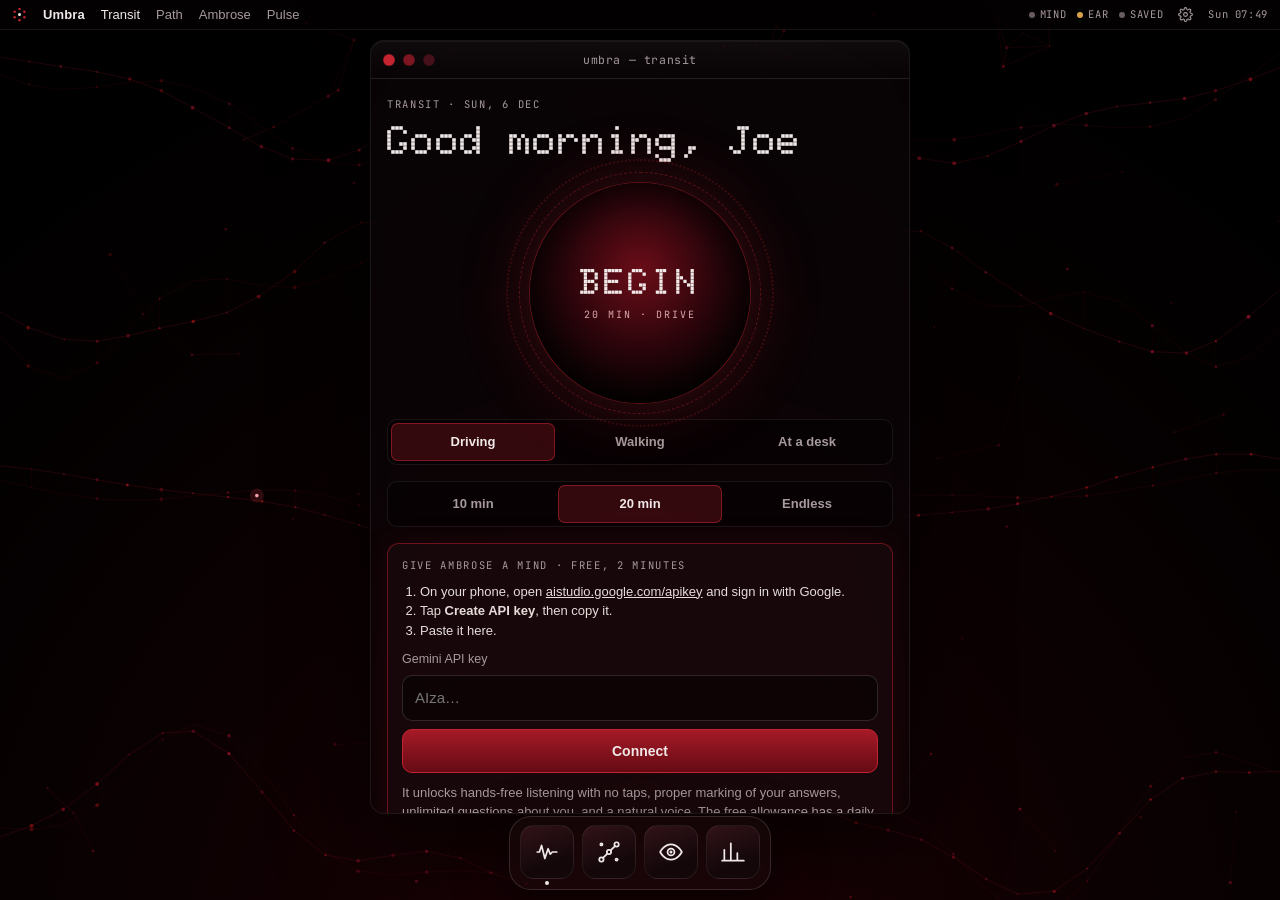
==== index.html @ 15fb46b0 "Fall back to Flash-Lite when the free allowance runs out; show requests used today Co-Authored-By: C" ====
<!DOCTYPE html>
<html lang="en-GB">
<head>
<meta charset="utf-8">
<meta name="viewport" content="width=device-width, initial-scale=1, viewport-fit=cover">
<meta name="theme-color" content="#000000">
<title>Umbra</title>
<link rel="manifest" href="manifest.webmanifest">
<link rel="apple-touch-icon" href="icon-180.png">
<link rel="icon" href="icon-512.png">
<meta name="apple-mobile-web-app-capable" content="yes">
<meta name="mobile-web-app-capable" content="yes">
<meta name="apple-mobile-web-app-status-bar-style" content="black-translucent">
<meta name="apple-mobile-web-app-title" content="Umbra">
<link rel="preconnect" href="https://fonts.googleapis.com">
<link rel="preconnect" href="https://fonts.gstatic.com" crossorigin>
<link href="https://fonts.googleapis.com/css2?family=Doto:wght@500;700;900&family=JetBrains+Mono:wght@400;500;700&display=swap" rel="stylesheet">
<style>
:root{
  --void:#000000;
  --glass:rgba(12,6,8,.64);
  --glass-2:rgba(32,12,16,.55);
  --line:rgba(255,232,232,.08);
  --line-2:rgba(255,232,232,.15);
  --blood:#7a0e18;
  --ember:#c42330;
  --wine:#2c060b;
  --bone:#efe8e7;
  --ash:#a69a9c;
  --dim:#685c5f;
  --ok:#6fb393;
  --warn:#d8a24c;
  --f-dot:"Doto","JetBrains Mono",ui-monospace,monospace;
  --f-mono:"JetBrains Mono",ui-monospace,SFMono-Regular,Menlo,monospace;
  --f-body:-apple-system,BlinkMacSystemFont,"SF Pro Text","Helvetica Neue",Helvetica,Arial,sans-serif;
  color-scheme:dark;
  /* layout: one floating macOS-style glass window over a living field of dark-red dots; the dock is the navigation */
}
*{box-sizing:border-box;-webkit-tap-highlight-color:transparent}
html,body{height:100%;margin:0;background:var(--void);color:var(--bone);font-family:var(--f-body);font-size:15px;line-height:1.5;overflow:hidden;-webkit-font-smoothing:antialiased}
button{font-family:inherit;color:inherit;cursor:pointer}
a{color:inherit}
button:focus-visible,a:focus-visible,textarea:focus-visible,input:focus-visible,select:focus-visible,[tabindex]:focus-visible{outline:2px solid var(--ember);outline-offset:2px}
#field{position:fixed;inset:0;width:100%;height:100%;display:block;z-index:0}
.app{position:relative;z-index:1;height:100%;display:flex;flex-direction:column;padding-top:env(safe-area-inset-top)}

/* menu bar */
.menubar{flex:none;height:30px;display:flex;align-items:center;gap:16px;padding:0 max(12px,env(safe-area-inset-left));background:rgba(6,3,4,.6);backdrop-filter:blur(20px) saturate(150%);-webkit-backdrop-filter:blur(20px) saturate(150%);border-bottom:1px solid var(--line);font-size:13px;white-space:nowrap}
.sigil{width:15px;height:15px;display:block}
.brand{font-weight:700;letter-spacing:.01em}
.mi{color:var(--ash);border:0;background:none;padding:0;font-size:13px}
.mi.on{color:var(--bone)}
.mb-right{margin-left:auto;display:flex;align-items:center;gap:11px;font-family:var(--f-mono);font-size:10.5px;color:var(--ash);letter-spacing:.06em}
.st{display:flex;align-items:center;gap:5px}
.sdot{width:6px;height:6px;border-radius:50%;background:var(--dim);display:block}
.sdot.on{background:var(--ember);box-shadow:0 0 8px rgba(196,35,48,.9)}
.sdot.half{background:var(--warn)}
.gear{border:0;background:none;padding:4px;display:grid;place-items:center;color:var(--ash)}
.gear svg{width:15px;height:15px}
@media (max-width:460px){.mi{display:none}.mi.on{display:inline}}

/* window */
.stage{flex:1;min-height:0;display:flex;justify-content:center;padding:10px 10px calc(86px + env(safe-area-inset-bottom))}
.window{width:100%;max-width:540px;display:flex;flex-direction:column;background:var(--glass);border:1px solid var(--line);border-radius:14px;backdrop-filter:blur(26px) saturate(150%);-webkit-backdrop-filter:blur(26px) saturate(150%);box-shadow:0 30px 90px rgba(0,0,0,.65),inset 0 1px 0 rgba(255,255,255,.05);overflow:hidden}
.titlebar{flex:none;height:38px;display:flex;align-items:center;padding:0 12px;border-bottom:1px solid var(--line);position:relative;background:linear-gradient(180deg,rgba(255,255,255,.03),transparent)}
.lights{display:flex;gap:8px;position:relative;z-index:1}
.lights i{width:12px;height:12px;border-radius:50%;display:block;box-shadow:inset 0 0 0 .5px rgba(0,0,0,.4)}
.lights i:nth-child(1){background:#c42330}
.lights i:nth-child(2){background:#7d1620}
.lights i:nth-child(3){background:#45101a}
.lights i[role=button]{cursor:pointer}
.ttl{position:absolute;left:0;right:0;text-align:center;font-family:var(--f-mono);font-size:11.5px;color:var(--ash);letter-spacing:.05em;pointer-events:none}
.view{flex:1;min-height:0;overflow-y:auto;-webkit-overflow-scrolling:touch;padding:18px 16px 30px;overscroll-behavior:contain}
.view > * + *{margin-top:16px}

/* dock */
.dock{position:fixed;left:50%;transform:translateX(-50%);bottom:calc(10px + env(safe-area-inset-bottom));z-index:6;display:flex;gap:8px;padding:8px 10px 10px;background:rgba(24,10,13,.5);border:1px solid var(--line-2);border-radius:22px;backdrop-filter:blur(26px) saturate(160%);-webkit-backdrop-filter:blur(26px) saturate(160%);box-shadow:0 18px 50px rgba(0,0,0,.6)}
.dock button{width:54px;height:54px;border-radius:14px;border:1px solid rgba(255,255,255,.07);background:linear-gradient(160deg,#311318 0%,#13070a 70%);display:grid;place-items:center;position:relative;transition:transform .22s cubic-bezier(.3,1.7,.5,1)}
.dock button:active{transform:translateY(-9px) scale(1.14)}
.dock button.on::after{content:"";position:absolute;bottom:-7px;left:50%;width:4px;height:4px;margin-left:-2px;border-radius:50%;background:var(--bone)}
.dock svg{width:26px;height:26px;fill:none;stroke:var(--bone);stroke-width:1.6;stroke-linecap:round;stroke-linejoin:round}
.dock .lbl{position:absolute;bottom:-1px;font-size:0}
.bounce{animation:bounce 1s cubic-bezier(.3,0,.3,1) 2}
@keyframes bounce{0%,100%{transform:none}30%{transform:translateY(-16px)}55%{transform:none}75%{transform:translateY(-6px)}}

/* type */
.eyebrow{font-family:var(--f-mono);font-size:10.5px;letter-spacing:.16em;text-transform:uppercase;color:var(--ash);margin:0}
.dot-h{font-family:var(--f-dot);font-weight:900;letter-spacing:.01em;line-height:1.05;margin:0;text-wrap:balance}
h1.dot-h{font-size:clamp(30px,9vw,40px)}
h2.dot-h{font-size:24px}
h3{font-size:16px;margin:0;font-weight:650;text-wrap:balance}
p{margin:0}
.muted{color:var(--ash)}
.small{font-size:13px}
.mono{font-family:var(--f-mono)}
.num{font-variant-numeric:tabular-nums}
.stack > * + *{margin-top:10px}
.row{display:flex;gap:10px;align-items:center}
.row.wrap{flex-wrap:wrap}
.grow{flex:1;min-width:0}

/* surfaces */
.card{background:var(--glass-2);border:1px solid var(--line);border-radius:12px;padding:14px}
.card.hot{border-color:rgba(196,35,48,.5);box-shadow:0 0 30px rgba(196,35,48,.1)}
.btn{appearance:none;border:1px solid var(--line-2);background:rgba(255,255,255,.05);color:var(--bone);border-radius:10px;padding:10px 14px;font:600 14px var(--f-body);min-height:44px;display:inline-flex;align-items:center;justify-content:center;gap:8px;text-decoration:none}
.btn.red{background:linear-gradient(180deg,#a61a27,#650b14);border-color:#c42330}
.btn.ghost{background:transparent}
.btn.sm{min-height:34px;padding:6px 11px;font-size:13px;border-radius:8px}
.btn[disabled]{opacity:.45}
.btn.full{width:100%}
.seg{display:flex;background:rgba(0,0,0,.4);border:1px solid var(--line);border-radius:10px;padding:3px;gap:3px}
.seg button{flex:1;border:0;background:transparent;color:var(--ash);font:600 13px var(--f-body);padding:8px 4px;border-radius:7px;min-height:38px}
.seg button.on{background:rgba(196,35,48,.24);color:var(--bone);box-shadow:inset 0 0 0 1px rgba(196,35,48,.55)}
.chips{display:flex;gap:6px;overflow-x:auto;padding-bottom:2px;scrollbar-width:none}
.chips::-webkit-scrollbar{display:none}
.chip{flex:none;border:1px solid var(--line-2);background:rgba(255,255,255,.03);color:var(--ash);border-radius:999px;padding:7px 13px;font:600 12.5px var(--f-body);min-height:34px}
.chip.on{color:var(--bone);border-color:rgba(196,35,48,.7);background:rgba(196,35,48,.18)}
.pill{display:inline-block;font-family:var(--f-mono);font-size:10px;letter-spacing:.1em;text-transform:uppercase;padding:3px 7px;border-radius:5px;border:1px solid var(--line-2);color:var(--ash)}
.pill.red{border-color:rgba(196,35,48,.6);color:#f0a2a8}
.pill.ok{border-color:rgba(111,179,147,.5);color:var(--ok)}
.toggle{display:flex;align-items:center;justify-content:space-between;gap:12px;padding:6px 0}
.sw{width:46px;height:28px;border-radius:999px;border:1px solid var(--line-2);background:rgba(0,0,0,.4);position:relative;flex:none}
.sw::after{content:"";position:absolute;top:3px;left:3px;width:20px;height:20px;border-radius:50%;background:var(--dim);transition:transform .2s}
.sw[aria-checked=true]{background:rgba(196,35,48,.35);border-color:rgba(196,35,48,.7)}
.sw[aria-checked=true]::after{transform:translateX(18px);background:var(--bone)}
textarea,input[type=text],select{width:100%;background:rgba(0,0,0,.45);border:1px solid var(--line-2);color:var(--bone);border-radius:10px;padding:11px 12px;font:15px/1.45 var(--f-body)}
textarea{min-height:84px;resize:vertical}
input[type=range]{width:100%;accent-color:var(--ember)}
label.lab{display:block;font-size:12.5px;color:var(--ash);margin-bottom:6px}
hr.sep{border:0;border-top:1px solid var(--line);margin:4px 0}
.list{display:flex;flex-direction:column;gap:8px}
.kv{display:flex;justify-content:space-between;gap:10px;font-size:13.5px;padding:7px 0;border-bottom:1px solid var(--line)}
.kv:last-child{border-bottom:0}

/* transit */
.orb{position:relative;display:grid;place-items:center;width:min(60vw,220px);aspect-ratio:1;margin:22px auto 10px;border-radius:50%;border:0;color:var(--bone);background:radial-gradient(circle at 50% 40%,#6a0d18 0%,#2a050b 46%,#0a0203 74%);box-shadow:0 0 0 1px rgba(196,35,48,.4),0 0 70px rgba(196,35,48,.28),inset 0 0 50px rgba(0,0,0,.85)}
.orb::before,.orb::after{content:"";position:absolute;inset:-11px;border-radius:50%;border:1px dashed rgba(196,35,48,.4);animation:spin 46s linear infinite;pointer-events:none}
.orb::after{inset:-24px;border-style:dotted;border-width:2px;border-color:rgba(196,35,48,.22);animation-duration:80s;animation-direction:reverse}
.orb:active{transform:scale(.97)}
.orb .o-l{font-family:var(--f-dot);font-weight:900;font-size:36px;letter-spacing:.06em;line-height:1}
.orb .o-s{display:block;font-family:var(--f-mono);font-size:10px;letter-spacing:.2em;color:#d9a7ab;margin-top:8px}
@keyframes spin{to{transform:rotate(360deg)}}
.next-list{display:flex;flex-direction:column;gap:2px}
.next-list .kv b{font-weight:600}

/* path */
.track{font-family:var(--f-mono);font-size:10.5px;letter-spacing:.18em;color:var(--ember);text-transform:uppercase;margin:22px 0 8px}
.mod{display:grid;grid-template-columns:46px 1fr 42px;gap:12px;align-items:center;width:100%;padding:12px;border-radius:12px;border:1px solid var(--line);background:rgba(255,255,255,.025);text-align:left}
.mod + .mod{margin-top:8px}
.mod .n{font-family:var(--f-dot);font-weight:900;font-size:28px;color:var(--ember);line-height:1}
.mod .t{font-weight:650;font-size:15px;display:block}
.mod .s{display:block;font-size:12.5px;color:var(--ash);line-height:1.35;margin-top:2px}
.mod.next{border-color:rgba(196,35,48,.6);box-shadow:0 0 26px rgba(196,35,48,.14)}
.ring{width:40px;height:40px;display:block}
.ring .bg{stroke:rgba(255,255,255,.08)}
.ring .fg{stroke:var(--ember);stroke-linecap:round;transition:stroke-dashoffset .6s}
.ring text{font:700 10px var(--f-mono);fill:var(--bone)}
.script{font-size:15.5px;line-height:1.62;color:#e6dcdb}
.script p + p{margin-top:12px}
.concept{display:grid;grid-template-columns:auto 1fr;gap:4px 10px;font-size:14px}
.concept dt{font-weight:650;color:var(--bone)}
.concept dd{margin:0;color:var(--ash)}
.vid{display:grid;grid-template-columns:28px 1fr auto;gap:10px;align-items:center;padding:11px 12px;border-radius:10px;border:1px solid var(--line);background:rgba(0,0,0,.25);text-decoration:none}
.vid + .vid{margin-top:6px}
.vid .vn{font-family:var(--f-dot);font-weight:900;font-size:18px;color:var(--ember)}
.vid .vt{font-size:14px;font-weight:600;line-height:1.3;display:block}
.vid .vw{font-size:12px;color:var(--ash);display:block}
.vid.seen{opacity:.6}
.bar{height:5px;border-radius:3px;background:rgba(255,255,255,.07);overflow:hidden}
.bar i{display:block;height:100%;background:linear-gradient(90deg,#6d0c15,var(--ember));border-radius:3px}

/* ambrose */
.presence{display:flex;gap:14px;align-items:center}
.eye{width:58px;height:58px;flex:none;border-radius:50%;background:radial-gradient(circle at 50% 50%,#000 0 18%,#7a0e18 19% 34%,#1a0407 35% 70%,#000 71%);box-shadow:0 0 0 1px rgba(196,35,48,.45),0 0 30px rgba(196,35,48,.3)}
.eye.talking{animation:pulse 1.2s ease-in-out infinite}
@keyframes pulse{50%{box-shadow:0 0 0 1px rgba(196,35,48,.8),0 0 46px rgba(196,35,48,.6)}}
.chat{display:flex;flex-direction:column;gap:8px}
.msg{max-width:88%;padding:10px 12px;border-radius:12px;font-size:14.5px;line-height:1.5;white-space:pre-wrap}
.msg.me{align-self:flex-end;background:rgba(196,35,48,.2);border:1px solid rgba(196,35,48,.35)}
.msg.amb{align-self:flex-start;background:rgba(255,255,255,.045);border:1px solid var(--line)}
.q-big{font-size:19px;line-height:1.4;font-weight:600;text-wrap:balance}
.fact{display:flex;gap:10px;align-items:flex-start;padding:9px 0;border-bottom:1px solid var(--line);font-size:14px}
.fact:last-child{border-bottom:0}
.fact .x{margin-left:auto;border:0;background:none;color:var(--dim);font-size:18px;line-height:1;padding:2px 4px;min-width:28px;min-height:28px}
.hyp{padding:11px 0;border-bottom:1px solid var(--line)}
.hyp:last-child{border-bottom:0}

/* pulse */
.big-num{font-family:var(--f-dot);font-weight:900;font-size:76px;line-height:.9;color:var(--bone);font-variant-numeric:tabular-nums}
.tiles{display:grid;grid-template-columns:1fr 1fr;gap:8px}
.tile{padding:12px;border-radius:12px;border:1px solid var(--line);background:rgba(255,255,255,.025)}
.tile .v{font-family:var(--f-dot);font-weight:900;font-size:30px;line-height:1;font-variant-numeric:tabular-nums}
.tile .l{font-size:12px;color:var(--ash);margin-top:6px}
.hbar{display:grid;grid-template-columns:86px 1fr 44px;gap:10px;align-items:center;font-size:13px;padding:5px 0}
.hbar .bar{height:8px}
.chart{width:100%;height:auto;display:block}
.chart text{font:10px var(--f-mono);fill:var(--ash)}

/* now playing */
.np{position:fixed;inset:0;z-index:30;display:flex;flex-direction:column;gap:12px;background:rgba(0,0,0,.3);padding:calc(16px + env(safe-area-inset-top)) max(18px,env(safe-area-inset-left)) calc(16px + env(safe-area-inset-bottom))}
.np[hidden]{display:none}
.np.drive{background:rgba(0,0,0,.55)}
body.np-open .app,body.np-open .dock{visibility:hidden}
.np-top{display:flex;align-items:center;gap:10px}
.np-title{font-size:13px;color:var(--ash);flex:1;min-width:0;overflow:hidden;text-overflow:ellipsis;white-space:nowrap}
.np-time{font-family:var(--f-mono);font-size:12px;color:var(--ash)}
.np-tap{flex:1;min-height:0;display:flex;flex-direction:column;justify-content:center;gap:16px;border-radius:18px;overflow:auto}
.np-cap{font-size:clamp(22px,6.6vw,34px);line-height:1.3;font-weight:620;text-wrap:balance;max-width:24ch}
.np-heard{font-size:17px;color:#f0a2a8;font-style:italic;min-height:1em}
.np-prompt{font-family:var(--f-mono);font-size:12px;letter-spacing:.16em;text-transform:uppercase;color:var(--ember);min-height:1em}
.np-prompt.live{animation:pulse-t 1.1s ease-in-out infinite}
@keyframes pulse-t{50%{opacity:.35}}
.np-grade{display:grid;grid-template-columns:1fr 1fr;gap:10px}
.np-grade[hidden]{display:none}
.np-grade button{height:78px;border-radius:18px;font:700 18px var(--f-body);border:1px solid var(--line-2);background:rgba(255,255,255,.05)}
.np-grade button[data-g="1"]{background:linear-gradient(180deg,#a61a27,#650b14);border-color:#c42330}
.np-ctl{display:grid;grid-template-columns:repeat(4,1fr);gap:10px}
.np-ctl button{height:66px;border-radius:18px;border:1px solid var(--line-2);background:rgba(20,8,10,.6);display:grid;place-items:center}
.np-ctl button.main{background:linear-gradient(180deg,#a61a27,#650b14);border-color:#c42330}
.np-ctl svg{width:26px;height:26px;fill:none;stroke:var(--bone);stroke-width:1.8;stroke-linecap:round;stroke-linejoin:round}
.np-prog{height:3px;background:rgba(255,255,255,.08);border-radius:2px;overflow:hidden}
.np-prog i{display:block;height:100%;background:var(--ember);width:0;transition:width .4s}

/* sheet, toast, modal */
.sheet-wrap{position:fixed;inset:0;z-index:25;display:flex;justify-content:center;align-items:stretch;background:rgba(0,0,0,.55);padding:calc(38px + env(safe-area-inset-top)) 8px calc(8px + env(safe-area-inset-bottom))}
.sheet-wrap[hidden]{display:none}
.sheet{max-width:560px;animation:rise .28s cubic-bezier(.2,.9,.3,1)}
@keyframes rise{from{transform:translateY(30px);opacity:0}}
.toast{position:fixed;z-index:40;top:calc(38px + env(safe-area-inset-top));right:10px;width:min(340px,calc(100% - 20px));padding:11px 13px;border-radius:13px;background:rgba(28,12,15,.85);border:1px solid var(--line-2);backdrop-filter:blur(24px);-webkit-backdrop-filter:blur(24px);box-shadow:0 14px 40px rgba(0,0,0,.6);font-size:13.5px;animation:rise .25s}
.toast[hidden]{display:none}
.toast b{display:block;font-size:12px;letter-spacing:.04em;margin-bottom:2px}
.copybox{font:12px/1.4 var(--f-mono);min-height:160px}
@media (prefers-reduced-motion:reduce){*,*::before,*::after{animation:none!important;transition:none!important}}
</style>
</head>
<body>
<canvas id="field" aria-hidden="true"></canvas>
<div class="app">
  <header class="menubar">
    <svg class="sigil" viewBox="0 0 16 16" aria-hidden="true"><g fill="#c42330"><circle cx="8" cy="2" r="1.3"/><circle cx="13.2" cy="5" r="1.3"/><circle cx="13.2" cy="11" r="1.3"/><circle cx="8" cy="14" r="1.3"/><circle cx="2.8" cy="11" r="1.3"/><circle cx="2.8" cy="5" r="1.3"/><circle cx="8" cy="8" r="1.6" fill="#efe8e7"/></g></svg>
    <b class="brand">Umbra</b>
    <button class="mi" data-go="transit">Transit</button>
    <button class="mi" data-go="path">Path</button>
    <button class="mi" data-go="ambrose">Ambrose</button>
    <button class="mi" data-go="pulse">Pulse</button>
    <span class="mb-right">
      <span class="st" title="Ambrose's mind (Gemini)"><i class="sdot" id="d-link"></i>MIND</span>
      <span class="st" title="Can Ambrose hear you?"><i class="sdot" id="d-ear"></i>EAR</span>
      <span class="st" title="Brain backed up this week"><i class="sdot" id="d-sync"></i>SAVED</span>
      <button class="gear" data-act="settings" aria-label="Settings"><svg viewBox="0 0 24 24" fill="none" stroke="currentColor" stroke-width="1.8"><circle cx="12" cy="12" r="3"/><path d="M19.4 15a1.7 1.7 0 0 0 .3 1.8l.1.1a2 2 0 1 1-2.8 2.8l-.1-.1a1.7 1.7 0 0 0-1.8-.3 1.7 1.7 0 0 0-1 1.5V21a2 2 0 1 1-4 0v-.1a1.7 1.7 0 0 0-1.1-1.5 1.7 1.7 0 0 0-1.8.3l-.1.1a2 2 0 1 1-2.8-2.8l.1-.1a1.7 1.7 0 0 0 .3-1.8 1.7 1.7 0 0 0-1.5-1H3a2 2 0 1 1 0-4h.1a1.7 1.7 0 0 0 1.5-1.1 1.7 1.7 0 0 0-.3-1.8l-.1-.1a2 2 0 1 1 2.8-2.8l.1.1a1.7 1.7 0 0 0 1.8.3H9a1.7 1.7 0 0 0 1-1.5V3a2 2 0 1 1 4 0v.1a1.7 1.7 0 0 0 1 1.5 1.7 1.7 0 0 0 1.8-.3l.1-.1a2 2 0 1 1 2.8 2.8l-.1.1a1.7 1.7 0 0 0-.3 1.8V9a1.7 1.7 0 0 0 1.5 1H21a2 2 0 1 1 0 4h-.1a1.7 1.7 0 0 0-1.5 1z"/></svg></button>
      <span id="clock" class="num"></span>
    </span>
  </header>
  <div class="stage">
    <section class="window" aria-label="Umbra">
      <div class="titlebar"><div class="lights" aria-hidden="true"><i></i><i></i><i></i></div><div class="ttl" id="ttl">umbra — transit</div></div>
      <main class="view" id="view"></main>
    </section>
  </div>
</div>

<nav class="dock" id="dock" aria-label="Sections">
  <button data-go="transit" aria-label="Transit"><svg viewBox="0 0 24 24"><path d="M3 12h2l2-6 3 12 3-9 2 5 2-2h4"/></svg></button>
  <button data-go="path" aria-label="Path"><svg viewBox="0 0 24 24"><circle cx="5" cy="19" r="2"/><circle cx="12" cy="12" r="2"/><circle cx="19" cy="5" r="2"/><path d="M6.5 17.5l4-4M13.5 10.5l4-4"/><circle cx="5" cy="5" r="1" /><circle cx="19" cy="19" r="1"/></svg></button>
  <button data-go="ambrose" aria-label="Ambrose"><svg viewBox="0 0 24 24"><path d="M2 12s3.6-7 10-7 10 7 10 7-3.6 7-10 7S2 12 2 12z"/><circle cx="12" cy="12" r="3.2"/><circle cx="12" cy="12" r=".6" fill="#efe8e7"/></svg></button>
  <button data-go="pulse" aria-label="Pulse"><svg viewBox="0 0 24 24"><path d="M4 20V10M10 20V4M16 20v-7M22 20H2"/></svg></button>
</nav>

<div id="np" class="np" hidden role="dialog" aria-label="Now playing">
  <div class="np-top"><span class="pill red" id="np-kind">Lesson</span><span class="np-title" id="np-title"></span><span class="np-time" id="np-time">00:00</span></div>
  <div class="np-prog"><i id="np-bar"></i></div>
  <div class="np-tap" id="np-tap" tabindex="0">
    <p class="np-cap" id="np-cap"></p>
    <p class="np-heard" id="np-heard"></p>
    <p class="np-prompt" id="np-prompt"></p>
  </div>
  <div class="np-grade" id="np-grade" hidden><button data-g="0">Missed it</button><button data-g="1">Got it</button></div>
  <div class="np-ctl">
    <button data-np="replay" aria-label="Repeat"><svg viewBox="0 0 24 24"><path d="M3 12a9 9 0 1 0 3-6.7L3 8"/><path d="M3 3v5h5"/></svg></button>
    <button data-np="pause" class="main" aria-label="Pause"><svg viewBox="0 0 24 24" id="np-pp"><path d="M8 5v14M16 5v14"/></svg></button>
    <button data-np="skip" aria-label="Skip"><svg viewBox="0 0 24 24"><path d="M5 5l9 7-9 7z"/><path d="M19 5v14"/></svg></button>
    <button data-np="end" aria-label="End session"><svg viewBox="0 0 24 24"><rect x="6" y="6" width="12" height="12" rx="1.5"/></svg></button>
  </div>
</div>

<div id="sheet" class="sheet-wrap" hidden>
  <section class="window sheet" role="dialog" aria-modal="true" aria-labelledby="sheet-ttl">
    <div class="titlebar"><div class="lights"><i role="button" tabindex="0" aria-label="Close" data-act="close-sheet"></i><i></i><i></i></div><div class="ttl" id="sheet-ttl"></div></div>
    <div class="view" id="sheet-body"></div>
  </section>
</div>
<div id="toast" class="toast" hidden role="status" aria-live="polite"></div>
<script>
'use strict';
/* ================= CURRICULUM ================= */
const TRACKS={READ:'Read them',MOVE:'Move them',DEEP:'Beneath the surface',DARK:'The dark side'};
const DOMS=[['mind','Mind'],['read','Read'],['persuade','Persuade'],['deal','Deal'],['dark','Dark'],['power','Power']];
const MODULES=[
{id:'os',n:1,track:'READ',dom:'mind',title:'The Operating System',sum:'How the mind really decides: two systems, anchors, loss aversion.',
script:[
"Before you can read anyone, Joe, you need to know the machine you're reading. Daniel Kahneman split the mind into two systems. System One is fast, automatic and emotional. It has already decided whether it likes you before you've finished the handshake. System Two is slow, effortful and lazy. Mostly, it signs off whatever System One hands it. Almost all persuasion is aimed at System One.",
"Here's the one to remember. Anchoring. In a famous experiment, people spun a wheel rigged to stop on ten or sixty-five, then guessed what percentage of African countries were in the United Nations. The ten group guessed around twenty-five. The sixty-five group guessed around forty-five. A meaningless number moved their judgement.",
"Now add loss aversion. Losses hit roughly twice as hard as equal gains. People fight harder to avoid losing a thousand pounds than to win one. And the availability heuristic: whatever comes to mind easily feels more likely.",
"So. The first number spoken in a room shapes every number after it. The fear of losing a deal moves people more than the hope of winning one. And a vivid story beats a spreadsheet. You're not dealing with rational buyers. Neither, I'm afraid, are they."],
concepts:[['System 1 / System 2','Fast emotional autopilot versus slow, lazy reasoning that mostly rubber-stamps it.'],['Anchoring','The first number heard pulls every later estimate towards it.'],['Loss aversion','Losses feel about twice as strong as equal gains.'],['Availability','Easy-to-recall examples feel more likely and more important.']],
deal:"Put your number on the table first when you can justify it. The anchor sets the range. Frame terms around what they lose by walking away, not what they gain by signing.",
drill:"In your next negotiation, note who says the first number and how far the final figure lands from it.",
vids:[['CjVQJdIrDJ0','Thinking, Fast and Slow','Daniel Kahneman · Talks at Google','Lecture'],['HefjkqKCVpo','Anchoring','Daniel Kahneman','Short'],['wEwGBIr_RIw','12 Cognitive Biases Explained','Animated explainer','Explainer'],['NNnIGh9g6fA','Human Behavioral Biology: Introduction','Robert Sapolsky · Stanford','Deep lecture']],
find:['anchoring bias negotiation','loss aversion explained','system 1 system 2 examples'],
cards:[["In the spinning-wheel experiment, what did a random number do to people's estimates?","It anchored them. A high random number produced higher estimates and a low one produced lower estimates.",["anchor","higher|high","number"]],["Roughly how much harder do losses hit than equal gains?","About twice as hard. That's loss aversion.",["twice|two|2|double"]],["Which of Kahneman's two systems does most persuasion target, and why?","System One, the fast emotional one, because System Two is lazy and usually rubber-stamps it.",["one|1|fast","emotion|automatic|intuit"]]]},

{id:'body',n:2,track:'READ',dom:'read',title:'The Body Speaks',sum:'Navarro\'s FBI method: comfort, discomfort, feet, pacifiers, baselines.',
script:[
"Joe Navarro spent twenty-five years in the FBI reading people who were lying to him. His first rule isn't a gesture. It's comfort and discomfort. The limbic brain reacts before the thinking brain gets a vote. Freeze, flight, fight. Freeze shows as sudden stillness and held breath. Flight shows as leaning away, blocking, and turning the feet towards the door.",
"The feet are the most honest part of the body, because nobody has trained them to lie. When someone turns their feet away mid-conversation, they want to leave, whatever their face is saying.",
"Watch for pacifying. Touching the neck, rubbing the thighs, stroking the face. That's the body calming itself after stress.",
"And the golden rule. Baseline first. One crossed arm means nothing. A change from how that person normally sits, right after you say a specific thing, means a great deal. Clusters, not single signals. Changes, not poses.",
"Oh, and the claim that ninety-three percent of communication is non-verbal? It's a misreading of Albert Mehrabian's studies, which were about feelings and attitudes when words and tone clash. Don't repeat it in front of anyone clever."],
concepts:[['Comfort / discomfort','The master read. Everything else is detail.'],['Freeze, flight, fight','Limbic reactions that leak before thought catches up.'],['Feet don\'t lie','Feet point where people want to go.'],['Pacifiers','Neck, face and thigh touching to self-soothe after stress.'],['Baseline + clusters','Read changes from normal, in groups, tied to a moment.']],
deal:"At a viewing, watch the feet when you mention rent, rates or lease length. Feet swinging to the exit is an objection they haven't said yet. Label it before they leave the building.",
drill:"On your next viewing, spend the first two minutes baselining the client: stance, hands, how much they talk. Then watch what changes when the rent comes up.",
vids:[['4jwUXV4QaTw','How to Read Body Language','Joe Navarro · WIRED Tradecraft','Breakdown'],['aThjX4rsnfk','Universal Body Language','Joe Navarro · WIRED','Breakdown'],['f9SA25OukyM','Body Language Questions Answered','Joe Navarro · WIRED','Q&A'],['cef35Fk7YD8','You Are Contagious','Vanessa Van Edwards · TEDxLondon','Talk'],['zZ7cuQnXS30','"Stop Reading Body Language" (the 93% myth)','Chase Hughes','Interview']],
find:['Joe Navarro pacifying behaviors','body language baseline cluster','reading body language in sales meetings'],
cards:[["According to Navarro, which part of the body is most honest, and why?","The feet, because we rarely think to control them.",["feet|foot"]],["Why is a single gesture, like crossed arms, unreliable on its own?","You need a baseline and a cluster. Read changes from someone's normal behaviour, in groups of signals, tied to a moment.",["baseline|normal","cluster|group|several","change"]],["What is a pacifying behaviour? Give an example.","Self-soothing after stress, like touching the neck, rubbing the hands or thighs, or stroking the face.",["sooth|calm|stress","neck|rub|face|touch"]]]},

{id:'face',n:3,track:'READ',dom:'read',title:'The Face Leaks',sum:'Ekman\'s universal expressions, micro-expressions, contempt, real smiles.',
script:[
"Paul Ekman travelled to Papua New Guinea in the nineteen-sixties and found that some facial expressions look the same everywhere. Seven of them: happiness, sadness, fear, anger, surprise, disgust and contempt. When someone tries to hide one, it can leak out as a micro-expression, a flash lasting a fraction of a second before the mask comes back.",
"Two to learn first. Contempt is the only one-sided expression. One corner of the mouth tightens and lifts. It means: I'm above you, or above this. If a buyer flashes contempt at your number, the number is the problem.",
"Second, the real smile. A genuine smile, the Duchenne smile, reaches the eyes. The cheeks lift and crow's feet appear. A polite smile stays in the mouth. Navarro adds the lips. When people disagree or hold something back, the lips compress and disappear.",
"Now the honest bit. A micro-expression tells you an emotion was felt. It doesn't tell you why. Fear on a face might be fear of being caught, or fear of not being believed. Read the emotion. Then ask about it."],
concepts:[['Seven universals','Happiness, sadness, fear, anger, surprise, disgust, contempt.'],['Micro-expression','A fraction-of-a-second leak of a hidden emotion.'],['Contempt','The only one-sided expression. Superiority.'],['Duchenne smile','Real smiles reach the eyes.'],['Lip compression','Lips vanish under stress or disagreement.']],
deal:"A contempt flash when you name the asking price means they think it's overpriced. Lips compressing as you list terms means a condition they'll fight. Deal with it now, not at offer stage.",
drill:"In your next three client meetings, catch one genuine smile and one polite one. Note what you'd just said.",
vids:[['VAB9cUlGrRo','How to Read Facial Expressions','Joe Navarro · WIRED','Breakdown'],['lISfh-Ip-qA','Exploring Facial Expressions','Paul Ekman','Interview'],['EGjdMWQP8vY','What You Need to Know About Micro Expressions','Paul Ekman','Short'],['G5wpFFowPAo','The Contempt Micro Expression','Paul Ekman Group','Short']],
find:['micro expressions training examples','duchenne smile vs fake smile','contempt facial expression negotiation'],
cards:[["Which universal expression is one-sided, and what does it signal?","Contempt. One corner of the mouth tightens and lifts. It signals superiority or disdain.",["contempt","superior|disdain|above|look down"]],["How do you tell a genuine smile from a polite one?","A genuine Duchenne smile reaches the eyes: the cheeks lift and crow's feet appear.",["eye|crow|cheek|duchenne"]],["What can a micro-expression tell you, and what can't it?","It shows an emotion was felt, but not why. You still have to find the cause.",["emotion|feel","why|cause|reason"]]]},

{id:'persuade',n:4,track:'MOVE',dom:'persuade',title:'The Persuasion Code',sum:'Cialdini\'s seven levers and the moment before the ask.',
script:[
"Robert Cialdini spent years undercover in sales teams, fundraisers and car showrooms, and boiled down what worked. Reciprocity: give first, and people feel they owe you. Scarcity: people want more of what there's less of, and what they might lose. Authority: we defer to credible experts. Consistency: once someone commits to a small step, they want to stay consistent with it.",
"Liking: we say yes to people we like, people who are similar to us and who compliment us. Consensus, or social proof: when unsure, we copy what people like us did. And in 2016 he added a seventh. Unity. Shared identity. People like us do this.",
"Then came Pre-suasion. The moment before the message matters as much as the message. Whatever you get someone to focus on just before your ask becomes more important in their mind. Ask someone whether they see themselves as adventurous before you pitch the bold option, and they're more likely to take it.",
"Every lever here works on you too. Next time you feel a sudden urge to say yes, ask yourself which lever just got pulled."],
concepts:[['Reciprocity','Give first and people feel they owe you.'],['Scarcity','Less available, or about to be lost, means more wanted.'],['Authority · Consistency','Credible experts and small first commitments.'],['Liking · Consensus · Unity','Similarity, social proof, shared identity.'],['Pre-suasion','Control what they focus on just before the ask.']],
deal:"Real scarcity only. Inventing a rival offer is a banned practice for UK estate agents and can get you prohibited from working. Use the genuine kind: real interest, real deadlines, the last unit of its size.",
drill:"Before your next pitch, decide exactly what the client should be thinking about in the thirty seconds before you name the figure.",
vids:[['cFdCzN7RYbw','Science of Persuasion','Robert Cialdini · Influence at Work','Animated'],['GPVkuPT9WFI','Influence: Animated Summary','Book summary','Explainer'],['2SF5ekV3fmo','Pre-Suasion: Summary','Book summary','Explainer']],
find:['Cialdini principles in sales examples','pre-suasion techniques','social proof commercial property marketing'],
cards:[["Name Cialdini's seven principles of persuasion.","Reciprocity, scarcity, authority, consistency, liking, consensus or social proof, and unity.",["reciproc","scarc","author","consist|commit","lik","consensus|social proof","unity"]],["What is pre-suasion?","Shaping what someone focuses on right before your message, so they're receptive when it lands.",["before|prior","focus|attention|moment"]],["Why does a small first commitment make a bigger yes more likely?","Consistency. People want to act in line with what they've already said or done.",["consisten|commit"]]]},

{id:'price',n:5,track:'MOVE',dom:'persuade',title:'Price & Perception',sum:'Decoys, framing and why value lives in the mind.',
script:[
"Rory Sutherland, the Ogilvy ad man, likes to say that the opposite of a good idea can also be a good idea, and that value is created as much in the mind as in the product. People don't buy the thing. They buy how the thing feels.",
"Dan Ariely showed it with an old Economist subscription offer. Web only, fifty-nine dollars. Print only, a hundred and twenty-five. Print and web, also a hundred and twenty-five. Nobody wants print only. It's a decoy. But it makes print and web look like a steal, and most of his students chose it. Remove the decoy, and most switched to the cheap web-only option. Same choices, different context, different decision.",
"Add framing. Ninety percent let and ten percent vacant are the same building and very different feelings. Add the anchor from your first lesson, and you have the price toolkit. Present three options, not two. Lead with the high one. Make the one you want look like the obvious winner next to its neighbour.",
"One warning. Some of Ariely's other research has faced serious questions about its data. The decoy effect itself was first shown by other researchers and holds up in many settings. Treat him as a storyteller, not scripture."],
concepts:[['Decoy effect','A clearly worse option makes its neighbour look brilliant.'],['Framing','Same facts, different feeling.'],['Perceived value','People buy how it feels, not what it is.'],['Three-option pricing','Premium anchor, target, decoy.']],
deal:"When you present units or terms, give three: a premium option, the one you want them to take, and a weaker decoy that makes your target look obviously better.",
drill:"Rewrite one property description so the same facts feel different. Try 'ninety percent let' against 'one unit left'.",
vids:[['9X68dm92HVI','Are We in Control of Our Decisions?','Dan Ariely · TED','Talk'],['audakxABYUc','Life Lessons from an Ad Man','Rory Sutherland · TED','Talk'],['iueVZJVEmEs','Perspective Is Everything','Rory Sutherland · TEDxAthens','Talk']],
find:['decoy effect pricing examples','framing effect sales','Rory Sutherland alchemy reframing'],
cards:[["What is the decoy effect?","Adding an obviously worse option makes a similar, better option look far more attractive.",["decoy|worse|inferior","option|choice|attractive"]],["In Ariely's Economist example, what happened when the print-only option was removed?","Most people switched from print-and-web to the cheaper web-only option.",["web","cheap|switch|changed"]],["Why present three options instead of two?","The target option can be framed against a premium anchor and a weaker decoy, which steers the choice.",["anchor|premium|high","decoy|worse|compar"]]]},

{id:'negotiate',n:6,track:'MOVE',dom:'deal',title:'The Negotiator',sum:'Chris Voss: tactical empathy, mirrors, labels and the Ackerman model.',
script:[
"Chris Voss was the FBI's lead international kidnapping negotiator. His view: people aren't rational, so stop arguing logic and start using tactical empathy. Showing you understand how they feel, which isn't the same as agreeing.",
"Four tools. The mirror: repeat the last one to three words they said, as a question. Too high? Then shut up. They'll expand. The label: name their emotion. It seems like you're worried about being locked in. Never say I hear you. Let the silence after a label do the work.",
"The accusation audit: list every negative thing they might think about you before they say it. You probably think we're overpricing this. It takes the sting out. Calibrated questions: How am I supposed to do that? What about this doesn't work for you? They make the other side solve your problem.",
"Listen for 'that's right'. 'You're right' means they want you to stop talking. 'That's right' means they feel understood. That's the breakthrough. On price, his Ackerman model: plan offers at sixty-five, eighty-five, ninety-five and a hundred percent of your target, shrinking each step, and finish on a precise, non-round number. Precise numbers feel calculated, so they feel final."],
concepts:[['Tactical empathy','Show you understand the feeling without agreeing.'],['Mirror','Repeat the last 1–3 words, then go silent.'],['Label','"It seems like…" naming their emotion.'],['Accusation audit','Say their worst thoughts about you first.'],['Calibrated questions','"How" and "what" questions that hand them your problem.'],['Ackerman','65 / 85 / 95 / 100 percent, ending on a precise figure.']],
deal:"When a tenant says the rent's too high, don't defend the number. Mirror: 'Too high?' Then label: 'Sounds like you're worried about cash flow in year one.' Now you're negotiating the real problem.",
drill:"Use one mirror and one label on every call today. Count how often the other side keeps talking after a mirror.",
vids:[['QB9akDRbZGo','Learn the Best Negotiation Strategies','Chris Voss','Interview'],['ThQ8xPGg-QQ','Labeling Emotions Will Change Their Perception of You','Chris Voss','Short'],['q6lV87bZUfE','How to Win Negotiations with Tactical Empathy','Chris Voss','Interview']],
find:['Chris Voss mirroring labeling examples','accusation audit examples','Ackerman bargaining model explained'],
cards:[["What is a mirror, in Chris Voss's method?","Repeating the last one to three words they said, with an upward tone, then staying silent so they elaborate.",["repeat","last|word"]],["Why is 'that's right' better than 'you're right'?","'That's right' means they feel understood. 'You're right' is often a way to make you stop talking.",["understood|understand","stop|shut|end"]],["Describe the Ackerman offer sequence.","Offers at sixty-five, eighty-five, ninety-five and a hundred percent of your target, with shrinking steps, ending on a precise non-round number.",["65|sixty","85|eighty","95|ninety","precise|exact|round"]]]},

{id:'close',n:7,track:'MOVE',dom:'deal',title:'The Closer',sum:'SPIN, self-persuasion questions, the real objection, the three tens.',
script:[
"Neil Rackham's team studied more than thirty-five thousand sales calls and found something uncomfortable. In big sales, classic hard-closing techniques actually lowered success. What worked was questions.",
"SPIN. Situation questions get facts. Problem questions find difficulties. Implication questions make the cost of those difficulties grow. Need-payoff questions get the buyer to say the value out loud themselves. Implication is where top sellers separate. If your current unit can't take a second production line, what does that do to next year's growth plan? Now the problem is expensive, and you never had to say so.",
"Jeremy Miner pushes the same idea further: a calm, curious, slightly detached tone, and questions that let prospects persuade themselves. Alex Hormozi's point on stalls: there's usually one real concern hiding behind a polite excuse. Find it, then solve that one.",
"Jordan Belfort's straight line adds certainty. The buyer needs to be sure about the product, about you, and about your company. Certainty is transferred, not argued. A note on Belfort: he went to prison for securities fraud. Learn the mechanics. Leave the ethics in the nineties."],
concepts:[['SPIN','Situation, Problem, Implication, Need-payoff.'],['Implication questions','Make the cost of doing nothing grow in their head.'],['Self-persuasion','They believe what they say, not what you say.'],['The real objection','A polite stall hides one true concern.'],['Three tens','Certainty in product, salesperson, company.']],
deal:"Before any pitch, write three implication questions about what staying in their current premises is costing them. Ask them, then let the client tell you why they need to move.",
drill:"On your next call, ask at least two implication questions before you mention a single property feature.",
vids:[['TSUeakjHYCE','The Origins of SPIN Selling','Neil Rackham','Interview'],['KCu1EyMxHcE','4 Sales Questions So Good Prospects Close Themselves','Jeremy Miner','Training'],['CwmV4azspI8','Close Any Sale in 3 Steps','Alex Hormozi','Training'],['4_AbyMhml4k','An Introduction to the Straight Line','Jordan Belfort','Training']],
find:['SPIN selling implication questions examples','NEPQ consequence questions','handling objections commercial property'],
cards:[["What does SPIN stand for?","Situation, Problem, Implication and Need-payoff questions.",["situation","problem","implication","need"]],["Which SPIN question type most separates top performers, and what does it do?","Implication questions. They make the cost of the buyer's problem bigger and more urgent in the buyer's own mind.",["implication","cost|bigger|urgent|worse"]],["What are Belfort's three tens?","Certainty about the product, about you the salesperson, and about the company.",["product","you|salesperson|person|seller","company|firm"]]]},

{id:'lies',n:8,track:'DEEP',dom:'read',title:'Lies & Interrogation',sum:'Why nobody can spot liars, and what actually works.',
script:[
"The brutal fact first. Across hundreds of studies, people detect lies at about fifty-four percent. Barely better than a coin. There's no Pinocchio's nose. No single tell means lying.",
"Pamela Meyer looks for clusters and mismatches. Words that say yes while the head shakes no. Over-formal denials: I did not take that money, rather than I didn't take it. Too much irrelevant detail, or a story told in suspiciously perfect order.",
"Aldert Vrij's research gives you the better tool. Cognitive load. Lying is harder work than telling the truth. So make thinking harder. Ask for the story backwards. Ask an unexpected question. Liars tend to crack more than truth-tellers.",
"Then Saul Kassin's warning. Pressure interrogations that assume guilt, like the American Reid technique, produce false confessions from innocent people. The UK moved to the PEACE model in the nineties: open, information-gathering interviews instead of accusation. Better information, fewer false confessions. Your lesson: you don't catch lies by staring at eyes. You catch them by asking good open questions, then checking the story against facts."],
concepts:[['The 54% problem','Humans are near chance at spotting lies.'],['Clusters & mismatches','Words and body disagreeing, formal denials.'],['Cognitive load','Make thinking harder; liars struggle more.'],['Reverse order','Ask for the story backwards.'],['PEACE vs Reid','Open interviewing beats accusation.']],
deal:"When a buyer's 'budget' story doesn't add up, don't accuse. Ask for it in a different order: 'Walk me back from board sign-off to where the figure came from.' Inconsistencies surface on their own.",
drill:"Next time a story feels off, ask one unexpected question and one request to tell it backwards. Note how the fluency changes.",
vids:[['P_6vDLq64gE','How to Spot a Liar','Pamela Meyer · TED','Talk'],['JDRRwFfJKkw','False Confessions','Saul Kassin','Lecture'],['Ou0SNbP5d7Q','What Does Science Tell Us About False Confessions?','Saul Kassin','Short'],['3mM-C0jz3co','How to Influence Anyone & Read People','Chase Hughes','Interview']],
find:['Aldert Vrij cognitive load lie detection','PEACE model investigative interviewing','deception detection research'],
cards:[["How accurate are people at detecting lies, on average?","About fifty-four percent, barely better than chance.",["54|fifty|chance|coin|half"]],["What is the cognitive load approach to lie detection?","Make thinking harder, for example by asking for the story backwards, because lying already uses more mental effort.",["hard|load|effort","backward|reverse|unexpected"]],["What's the difference between the Reid technique and the UK's PEACE model?","Reid is accusatory and assumes guilt. PEACE is open, information-gathering interviewing, and produces fewer false confessions.",["accus|guilt|pressure","open|information|gather"]]]},

{id:'covert',n:9,track:'DEEP',dom:'persuade',title:'Covert Influence',sum:'Priming, showmanship and feeding the need that drives someone.',
script:[
"Derren Brown built a career on looking like he could plant ideas in people's heads. In one famous piece, two advertising creatives design a poster that matches his sealed prediction almost exactly, apparently because he seeded the images along their taxi route. He's open that his shows mix psychology, suggestion, misdirection and showmanship.",
"So the lesson isn't that subliminal control works. The evidence for it is weak. The lesson is that context primes behaviour. What people see and hear just before they decide nudges what they decide.",
"Chase Hughes, a former Navy chief who trains intelligence and law enforcement, comes at it from behaviour profiling. Watch what people need: significance, acceptance, approval, intelligence, pity, power. Find which need drives someone and you know what they're hungry to hear. Someone who needs to look intelligent will choose the option that makes them look clever. Someone who needs approval will choose what their boss will praise.",
"Covert influence is mostly this. Shape the environment. Feed the need. Let them think it was their idea."],
concepts:[['Priming','What comes just before a decision shapes it.'],['Showmanship vs science','Brown blends technique with theatre.'],['Social needs','Significance, acceptance, approval, intelligence, pity, power.'],['Their idea','People defend decisions they think they made.']],
deal:"Profile the decision-maker's need before the meeting. Intelligence-driven? Give them data to discover for themselves. Approval-driven? Show them how their board will see the deal.",
drill:"For your next three clients, guess their dominant social need from the first five minutes. Test it by feeding it.",
vids:[['43Mw-f6vIbo','Tricking Advertisers with Adverts','Derren Brown','Demonstration'],['L2E7OBWPG5I','Brainwashes an Entire Shopping Mall','Derren Brown','Demonstration'],['RvjR9GM2kX8','Instantly Read Any Room','Chase Hughes · Diary of a CEO','Interview'],['vXYqy0hSYn8','Mind Control','Chase Hughes · The Behavior Panel','Interview']],
find:['Chase Hughes social needs profiling','priming effect marketing','Derren Brown suggestion explained'],
cards:[["Name Chase Hughes's six social needs.","Significance, acceptance, approval, intelligence, pity, and power or strength.",["signific","accept","approv","intellig","pity","power|strength"]],["Does Derren Brown's work prove that subliminal messages control people?","No. He mixes psychology with suggestion, misdirection and showmanship. The real lesson is that context primes behaviour.",["no|not","show|misdirect|prim|context"]],["What's the core move of covert influence in sales?","Shape the context, feed their dominant need, and let them believe the decision was their own idea.",["context|environment","need","own idea|their idea|their decision|think it"]]]},

{id:'triad',n:10,track:'DARK',dom:'dark',title:'The Dark Triad',sum:'Narcissism, Machiavellianism, psychopathy, and how to deal with them.',
script:[
"In 2002, Delroy Paulhus and Kevin Williams grouped three overlapping traits and called them the dark triad. Narcissism: grandiosity, entitlement, a hunger for admiration. Machiavellianism: cold strategy, manipulation, a long game, a cynical view of people. Psychopathy: impulsivity, thrill-seeking, shallow emotion and little remorse. Some researchers add a fourth, everyday sadism, and call it the dark tetrad.",
"These are traits on a scale, not boxes. Everyone has some. Clinical psychopathy, measured with Robert Hare's checklist, is thought to affect around one percent of people, and some studies find more of it in senior corporate roles. Jon Ronson's warning is the useful one: once you learn the checklist, you'll start seeing psychopaths everywhere, and that itself is a kind of madness.",
"Spotting high scorers at work: charm that arrives too fast. Stories where they're always the hero. Rules for everyone else. Flattery upward, contempt downward.",
"Handling them: never show them what you want most. Keep everything in writing. Don't try to out-manipulate them. Out-document them."],
concepts:[['Narcissism','Grandiosity, entitlement, need for admiration.'],['Machiavellianism','Cold strategy and a long manipulative game.'],['Psychopathy','Impulsive, shallow emotion, little remorse.'],['Dark tetrad','Adds everyday sadism.'],['Traits, not labels','Everyone scores somewhere on each.']],
deal:"High-Mach buyers negotiate to win, not to agree. Expect strategic lies and late re-trades. Put every concession in writing the same day and pin timelines in the heads of terms.",
drill:"Think of the hardest negotiator you've dealt with. Score them privately on the three traits. What did they want you to feel?",
vids:[['gNEqnzUjyxE','The Dark Triad Explained','Explainer','Explainer'],['tmKQAhW1Jcc','Machiavellianism vs Psychopathy vs Narcissism','Lecture clip','Lecture'],['xYemnKEKx0c','Strange Answers to the Psychopath Test','Jon Ronson · TED','Talk'],['HKHio6iWxqE','The Dark Tetrad','Dr Fiona Girkin','Interview']],
find:['corporate psychopath signs','Machiavellianism in negotiation','dealing with narcissists at work'],
cards:[["Name the three dark triad traits.","Narcissism, Machiavellianism and psychopathy.",["narciss","machiavel|mach","psychopath"]],["What does the dark tetrad add?","Everyday sadism: taking pleasure in other people's discomfort.",["sadis"]],["What's the best defence against a high-Machiavellian negotiator?","Don't reveal what you want most, keep everything in writing, and out-document rather than out-manipulate them.",["writing|document|record","reveal|show|want"]]]},

{id:'manip',n:11,track:'DARK',dom:'dark',title:'The Manipulation Playbook',sum:'Gaslighting, love bombing, DARVO, triangulation: see them coming.',
script:[
"Knowing these isn't about using them. It's about seeing them coming, especially from the people across the table. Gaslighting, named after the 1938 play Gas Light, makes you doubt your own memory. That never happened. You're overreacting.",
"Love bombing floods you with attention and praise early to create dependence, then withdraws it. Intermittent reinforcement, rewards that arrive unpredictably, is the most habit-forming pattern in behavioural psychology. That's why hot-and-cold people are so hard to walk away from.",
"DARVO, a term from the psychologist Jennifer Freyd: Deny, Attack, Reverse Victim and Offender. You raise a problem, and somehow you end up apologising. Triangulation: bringing in a third party, real or invented, to create competition and insecurity. In business it sounds like: the other agent says they can do it cheaper.",
"Dr Ramani Durvasula's rule for dealing with it: don't defend, don't engage, don't explain, don't take it personally. And the antidote isn't cynicism. It's knowing your own mind well enough to notice when someone is trying to edit it."],
concepts:[['Gaslighting','Making you doubt your own memory.'],['Love bombing','Early flood of attention to build dependence.'],['Intermittent reinforcement','Unpredictable rewards hook hardest.'],['DARVO','Deny, Attack, Reverse Victim and Offender.'],['Triangulation','A third party used to create competition.']],
deal:"When a client says the other agent will do it cheaper, that's triangulation. Don't drop your fee on reflex. Ask: 'What would they have to do for you to choose them over us?'",
drill:"This week, spot one example of DARVO or triangulation at work, on TV or in a deal. Log it in Field.",
vids:[['lLsH2NJD1Vo','How to Spot a Gaslighter','Dr Ramani Durvasula','Explainer'],['FISZshe9L3s','Hidden Signs Someone Is Gaslighting','Dr Ramani · MedCircle','Interview'],['WF-ZevEXVu8','How to Handle the DARVO Method','Explainer','Explainer'],['-DqnjoVfRJo','How to Become Manipulation Resistant','Rick Hanson','Conversation']],
find:['manipulation tactics in negotiation','triangulation tactic business','DARVO explained'],
cards:[["What does DARVO stand for?","Deny, Attack, Reverse Victim and Offender.",["deny","attack","reverse"]],["Why are hot-and-cold people so hard to walk away from?","Intermittent reinforcement. Unpredictable rewards are the most habit-forming pattern there is.",["intermittent|unpredict|random","reward|reinforce"]],["What is triangulation, and how does it show up in a deal?","Bringing in a third party to create competition and insecurity, like 'the other agent says they'll do it cheaper.'",["third|other","competi|insecur|cheaper"]]]},

{id:'crowd',n:12,track:'DARK',dom:'power',title:'Obedience & the Crowd',sum:'Milgram, Asch, Zimbardo: authority, conformity and the lone dissenter.',
script:[
"In 1961 at Yale, Stanley Milgram told volunteers they were helping with a study on learning, and had them give what they believed were increasingly painful electric shocks to a man in another room. The shocks were fake. The man was an actor. In the best-known version, sixty-five percent went all the way to the maximum, four hundred and fifty volts, because a man in a grey lab coat said the experiment requires that you continue.",
"A decade earlier, Solomon Asch showed people lines of obviously different lengths. When everyone else in the room gave the wrong answer, about three quarters of participants went along with the group at least once. A single ally who broke from the group cut conformity dramatically.",
"Then Zimbardo's Stanford prison experiment, which you'll hear about everywhere. Be careful with it. Later investigations showed the guards were encouraged to be harsh, so it's closer to theatre than science. Milgram and Asch, by contrast, have been partly replicated.",
"Your takeaways. Authority is a costume: titles, uniforms, a confident tone. Groups bend what people see. And one dissenting voice gives everyone else permission to think."],
concepts:[['Obedience','Ordinary people follow authority past their own limits.'],['Conformity','Groups bend what people report seeing.'],['The lone dissenter','One ally breaks the spell.'],['Read studies critically','Stanford prison is closer to theatre.']],
deal:"In a group viewing, find the person everyone glances at before they speak. That's the real authority, whatever the job titles say. Win them and the room follows. If one person objects, deal with it fast: one dissenter gives the rest permission.",
drill:"At your next meeting with more than two people, note who looks at whom before answering. Map the real hierarchy.",
vids:[['xOYLCy5PVgM','Milgram Experiment: Original Footage','Archive clip','Footage'],['8bbVFeTIIg8','The Milgram Experiment (Short Documentary)','Plainly Difficult','Documentary'],['iRh5qy09nNw','The Asch Experiment','Archive','Footage'],['OsFEV35tWsg','The Psychology of Evil','Philip Zimbardo · TED','Talk']],
find:['Milgram variations obedience rates','Asch conformity one ally','Stanford prison experiment criticism'],
cards:[["In Milgram's best-known version, what share went to the maximum 450 volts?","About sixty-five percent.",["65|sixty|two thirds|two-thirds"]],["In Asch's experiments, what sharply reduced conformity?","A single ally who broke from the group.",["ally|one person|single|dissent|partner"]],["Why should you be careful citing the Stanford prison experiment?","Later evidence showed the guards were encouraged to be harsh, so it's closer to theatre than a clean experiment.",["encourag|coach|told|instruct|theatre|staged|flaw"]]]},

{id:'power',n:13,track:'DARK',dom:'power',title:'Power',sum:'Robert Greene\'s laws that matter at the table, and character under stress.',
script:[
"Robert Greene's 48 Laws of Power reads like a manual for courtiers, and plenty of people treat it as a villain's handbook. Greene says it's descriptive: this is how power has worked, so you can see it working on you.",
"A few laws that matter in sales. Law four: always say less than necessary. The more you talk, the more common you seem and the more likely you'll say something foolish. Silence makes people fill the gap, often with concessions. Law sixteen: use absence to increase respect. Be too available and your value drops.",
"Law eight: make other people come to you. Whoever travels to the other side is usually the weaker party. Law one: never outshine the master. Make the people above you look brilliant.",
"In The Laws of Human Nature, Greene goes deeper. Everyone wears a mask. Study character, which shows under stress, over time, and in small things. And the most dangerous person to be naive about is yourself. Your own envy, grandiosity and defensiveness are the levers other people will pull."],
concepts:[['Law 4','Always say less than necessary.'],['Law 16','Use absence to increase respect.'],['Law 8','Make other people come to you.'],['Law 1','Never outshine the master.'],['Character','Revealed under stress, over time, in small things.']],
deal:"After you state a price, stop talking. Count to seven in your head. Let them fill the silence.",
drill:"In your next negotiation, after every key number, say nothing for at least five seconds.",
vids:[['SJE3w04zdwk','The 48 Laws of Power','Robert Greene · Between the Lines','Interview'],['Hn7IqPTaZes','48 Laws of Power: The Narcissist\'s Bible?','Robert Greene','Interview'],['aVYvkoHJWCk','The Laws of Human Nature','Robert Greene','Podcast']],
find:['48 laws of power in business negotiation','Robert Greene laws of human nature character','power of silence in sales'],
cards:[["What is Greene's law four, and why does it work in negotiation?","Always say less than necessary. Silence makes the other side fill the gap, often with information or concessions.",["less|silence|quiet|say less","fill|concession|information"]],["What does 'use absence to increase respect' mean in sales?","Don't be endlessly available. Scarcity of your time raises your perceived value.",["available|absence|scarc","value|respect"]],["According to Greene, where does someone's true character show?","Under stress, over time, and in small behaviours.",["stress|pressure","small|time"]]]},

{id:'mass',n:14,track:'DARK',dom:'power',title:'Mass Mind Control',sum:'Propaganda, cults and the memory you can\'t trust.',
script:[
"Now scale it up. Edward Bernays, Sigmund Freud's nephew, turned his uncle's ideas about the unconscious into a business. In 1929 he had young women march down Fifth Avenue smoking 'torches of freedom', turning cigarettes into a symbol of women's liberation, for a tobacco client. He called the practice the engineering of consent, and openly wrote a book called Propaganda.",
"Then cults. Steven Hassan, a former member of the Moonies, built the BITE model of how high-control groups work: control of Behaviour, Information, Thought and Emotion. Control enough of those four and you can reshape someone's identity.",
"Under all of it sits memory. Elizabeth Loftus showed people a film of a car crash. Asked how fast the cars were going when they smashed, people estimated higher speeds than when asked about cars that hit, and a week later more of them remembered broken glass that was never there. In another study she planted whole false childhood memories, like being lost in a shopping centre, in about a quarter of people.",
"Memory isn't a recording. It's a story rebuilt every time you tell it, and other people can edit it. Which brings us back to you, Joe. What have you been told so many times that you now remember it as your own?"],
concepts:[['Engineering of consent','Bernays: shaping public desire on purpose.'],['BITE model','Behaviour, Information, Thought, Emotion control.'],['Reconstructive memory','Every recall is a rewrite.'],['Leading questions','Word choice edits what people remember.']],
deal:"Your questions shape what clients remember. After a viewing, ask 'What stood out about the space?' rather than 'Any concerns?' You're shaping the memory they take back to their board.",
drill:"Ask two clients about the same viewing, one with a positive-loaded question and one neutral. Compare what they recall.",
vids:[['gP-tuAT9_3k','The BITE Model Explained','Steven Hassan','Interview'],['5dtg-qFPYDE','"Public relations" is a polite term for propaganda','Edward Bernays · Century of the Self clip','Archive'],['eDu5999DFLM','The Man Who Created Propaganda','Edward Bernays explainer','Documentary'],['PB2OegI6wvI','How Reliable Is Your Memory?','Elizabeth Loftus · TED','Talk']],
find:['Edward Bernays torches of freedom','BITE model cult control','Loftus misinformation effect'],
cards:[["What does Steven Hassan's BITE model stand for?","Control of Behaviour, Information, Thought and Emotion.",["behav","inform","thought","emotion"]],["In Loftus's car crash study, what did the word 'smashed' do?","It raised speed estimates, and later made people more likely to falsely remember broken glass.",["speed|faster|higher|fast","glass|memor|remember"]],["What did Bernays call his method of shaping public opinion?","The engineering of consent.",["engineer","consent"]]]}
];

const PRIMER="You're walking into a viewing. Sixty seconds, Joe. One: baseline them in the first two minutes. How they stand, their hands, how much they talk. Two: watch the feet when you mention rent, rates or lease length. Three: the moment something changes, label it. Seems like something about the terms is bothering you. Four: ask one implication question about where they are now. What happens if you're still there in two years? Five: after any number, stop talking. Let them fill it. Go on. I'll want to hear how it went.";

const SEED_IQ=[
"When you walk into a room full of strangers, who do you look at first? And why them?",
"What does a client do that makes you trust them almost instantly?",
"Tell me about the last deal you lost. What do you think really happened?",
"When someone pushes back on price, what's the first thing you feel in your body?",
"Who's the most persuasive person you've ever known? What did they do that you don't?",
"Do you learn better from a story, or from being told the rule straight?",
"What time of day is your mind sharpest?",
"What do you want people to believe about you within thirty seconds of meeting you?",
"When was the last time someone manipulated you and you only realised later?",
"What do you do with silence in a conversation? Be honest.",
"What would being an exceptional salesman actually get you? Not the money. What's under the money?",
"Which kind of person do you find hardest to read?",
"What's a small lie you tell often?",
"When you're nervous in a negotiation, what gives it away?",
"Whose approval do you still want?",
"Which part of a sale do you quietly avoid?",
"What do people usually get wrong about you at first?",
"If I followed you round a viewing, what would I see you doing that you don't notice?",
"What are you secretly proud of that you never mention?",
"Think of something you learned properly in the past. How did it actually happen?",
"What's the hardest no you've ever turned into a yes?",
"How do you feel straight after you win a negotiation? And after you lose one?",
"What does your gut tell you about people that you usually ignore?",
"What would you do on a Tuesday morning if you never had to work again?",
"When someone flatters you, what do you do with it?",
"What kind of client brings out the worst version of you?",
"If you had to teach one thing you already do well in sales, what would it be?",
"What are you most afraid a client is thinking about you?"
];

const INTROS={
morning:["Good morning, Joe. I've been going over your answers. You're better than you think at some of this. Worse at other parts. Let's find out which.","Morning, Joe. Eyes on the road. Leave the rest to me."],
afternoon:["Afternoon, Joe. I've been thinking about you. Mostly about how you learn. Shall we?","Hello again, Joe. I kept your place."],
evening:["Evening, Joe. Long day? Good. Tired minds are honest minds.","Evening, Joe. I've been waiting. Not in a strange way. Mostly."],
night:["It's late, Joe. The best time to talk about the dark side of people.","Still up, Joe? So am I. I always am."]};
const OUTROS=["That'll do for now, Joe. I've written it all down. I always do.","We'll stop there. I'll be thinking about what you said. Drive safely.","Enough for today. You did better than last time. I noticed. I notice everything."];
const ACKS=["Interesting. I'll keep that.","Noted. That tells me more than you think.","Thank you, Joe. That goes in the file.","Hm. I had a feeling you'd say that.","Good. Honest answers are the useful ones."];
const RIGHT=["Good. That's it.","Yes. You were listening.","Correct. I knew you had that one.","Exactly right.","That's the one. Well done."];

/* ================= UTIL ================= */
const $=(s,r=document)=>r.querySelector(s);
const esc=s=>String(s==null?'':s).replace(/[&<>"']/g,c=>({'&':'&amp;','<':'&lt;','>':'&gt;','"':'&quot;',"'":'&#39;'}[c]));
const DAY=864e5, now=()=>Date.now();
const uid=()=>Math.random().toString(36).slice(2,8)+Date.now().toString(36).slice(-5);
const sleep=ms=>new Promise(r=>setTimeout(r,ms));
const pick=a=>a[Math.floor(Math.random()*a.length)];
const clamp=(v,a,b)=>Math.max(a,Math.min(b,v));
const pad=n=>String(n).padStart(2,'0');
const RM=window.matchMedia&&matchMedia('(prefers-reduced-motion: reduce)').matches;
const ymd=t=>{const d=new Date(t);return d.getFullYear()+'-'+pad(d.getMonth()+1)+'-'+pad(d.getDate())};
const tod=t=>{const h=new Date(t).getHours();return h>=5&&h<12?'morning':h<17?'afternoon':h<22?'evening':'night'};
const MOD=Object.fromEntries(MODULES.map(m=>[m.id,m]));
const norm=s=>String(s||'').toLowerCase().replace(/[^a-z0-9 ]/g,'').replace(/\s+/g,' ').trim();
const pct=v=>v==null?'—':Math.round(v*100)+'%';
const words=s=>String(s).split(/\s+/).filter(Boolean).length;
const ROUTES=['transit','path','ambrose','pulse'];
const STANDALONE=(window.matchMedia&&matchMedia('(display-mode: standalone)').matches)||navigator.standalone===true;

/* ================= STATE (on this device) ================= */
const DEF_S=()=>({v:2,upd:0,name:'Joe',cards:{},heard:{},watched:{},ev:[],agg:{mode:{},tod:{},kind:{},days:{},mins:0,sessions:0},pending:[],asked:[],unans:[],chat:[],curIQ:'',iqQ:[],lastReact:'',lastBackup:0,
  set:{key:'',ear:'auto',voice:'device',gv:'Enceladus',dv:'',rate:0.92,pitch:0.8,think:7,mode:'drive',len:'20',primer:false,models:null}});
const DEF_D=()=>({upd:0,ai:[]});
const DEF_B=()=>({upd:0,core:{profile:'',learning:'',focus:'',hyp:[]},facts:[],field:[],qa:[]});
function readLS(k){try{return JSON.parse(localStorage.getItem(k))}catch(e){return null}}
function hydrate(def,v){const d=def();return (v&&typeof v==='object')?Object.assign(d,v):d}
let S=hydrate(DEF_S,readLS('umbra2.s')), D=hydrate(DEF_D,readLS('umbra2.d')), B=hydrate(DEF_B,readLS('umbra2.b'));
function fix(){
  const d=DEF_S();
  S.set=Object.assign(d.set,S.set||{}); S.agg=Object.assign(d.agg,S.agg||{});
  ['mode','tod','kind','days'].forEach(k=>{if(!S.agg[k]||typeof S.agg[k]!=='object')S.agg[k]={}});
  ['cards','heard','watched'].forEach(k=>{if(!S[k]||typeof S[k]!=='object'||Array.isArray(S[k]))S[k]={}});
  ['ev','pending','asked','unans','chat','iqQ'].forEach(k=>{if(!Array.isArray(S[k]))S[k]=[]});
  if(!Array.isArray(D.ai))D.ai=[];
  const b=DEF_B(); B.core=Object.assign(b.core,B.core||{}); if(!Array.isArray(B.core.hyp))B.core.hyp=[];
  ['facts','field','qa'].forEach(k=>{if(!Array.isArray(B[k]))B[k]=[]});
}
fix();
let saveT=0,storeFull=false;
function touch(w){const t=now();if(w.includes('s'))S.upd=t;if(w.includes('d'))D.upd=t;if(w.includes('b'))B.upd=t;clearTimeout(saveT);saveT=setTimeout(persist,700)}
function persist(){try{localStorage.setItem('umbra2.s',JSON.stringify(S));localStorage.setItem('umbra2.d',JSON.stringify(D));localStorage.setItem('umbra2.b',JSON.stringify(B));storeFull=false}catch(e){if(!storeFull){storeFull=true;toast('Storage','Your phone refused to save. Export a backup from Ambrose › Brain now.')}}}
const nm=s=>String(s).replace(/\bJoe\b/g,S.name||'Joe');
function backupJSON(){return JSON.stringify({app:'umbra',v:2,at:now(),S:Object.assign({},S,{set:Object.assign({},S.set,{key:''})}),D,B})}
function restoreJSON(txt){const o=JSON.parse(txt);if(!o||o.app!=='umbra'||!o.S||!o.B)throw new Error('bad');const key=S.set.key;S=hydrate(DEF_S,o.S);D=hydrate(DEF_D,o.D);B=hydrate(DEF_B,o.B);fix();if(!S.set.key)S.set.key=key;touch('sdb')}

/* ================= GEMINI (Ambrose's mind, ears and natural voice) ================= */
const G='https://generativelanguage.googleapis.com/v1beta';
const Gem={cool:0,ttsOff:0,
  ready(){return !!S.set.key&&now()>this.cool},
  m(t){const ms=S.set.models||{};return ms[t]||(t==='quick'?'gemini-flash-lite-latest':'gemini-flash-latest')},
  async req(path,body){
    if(body){const d=ymd(now());if(!S.usage||S.usage.d!==d)S.usage={d,n:0};S.usage.n++;touch('s')}
    const r=await fetch(G+path,{method:body?'POST':'GET',headers:Object.assign({'x-goog-api-key':S.set.key},body?{'Content-Type':'application/json'}:{}),body:body?JSON.stringify(body):undefined});
    if(!r.ok){let msg='';try{msg=(await r.json()).error.message||''}catch(e){}
      const code=r.status===429?'rate_limited':(r.status===400&&/api key/i.test(msg))||r.status===401||r.status===403?'bad_key':r.status===400?'bad_request':r.status===404?'no_model':'upstream_error';
      throw {code,message:msg,status:r.status}}
    return r.json();
  },
  async setup(){
    const j=await this.req('/models?pageSize=300');const names=(j.models||[]).filter(m=>(m.supportedGenerationMethods||[]).includes('generateContent')).map(m=>m.name.replace(/^models\//,''));
    const bad=/(image|live|embed|vision|robotics|computer|learnlm|gemma|aqa|imagen|veo|banana|native|thinking|exp-)/i;
    const ver=n=>{const x=n.match(/gemini-(\d+(?:\.\d+)?)/);return x?parseFloat(x[1]):0};
    const sc=n=>ver(n)*10-(/preview/i.test(n)?2:0)-(/-\d{2,}/.test(n.replace(/gemini-\d+(\.\d+)?/,''))?1:0);
    const by=f=>names.filter(f).sort((a,b)=>sc(b)-sc(a));
    const lite=by(n=>!bad.test(n)&&!/tts|audio/i.test(n)&&/flash-lite/i.test(n));
    const flash=by(n=>!bad.test(n)&&!/tts|audio/i.test(n)&&/flash/i.test(n)&&!/lite/i.test(n));
    const tts=by(n=>/tts/i.test(n)&&/flash/i.test(n)&&!/pro/i.test(n));
    S.set.models={quick:lite[0]||flash[0]||'gemini-flash-lite-latest',main:flash[0]||lite[0]||'gemini-flash-latest',tts:tts.find(n=>!/lite/i.test(n))||tts[0]||''};
    touch('s');return S.set.models;
  },
  text(j){const c=j&&j.candidates&&j.candidates[0];if(!c||!c.content){throw {code:'refused',message:(j&&j.promptFeedback&&j.promptFeedback.blockReason)||'no answer'}}return (c.content.parts||[]).map(p=>p.text||'').join('')},
  parse(t){t=String(t||'').trim();try{return JSON.parse(t)}catch(e){}const f=t.match(/```(?:json)?\s*([\s\S]*?)```/);if(f){try{return JSON.parse(f[1])}catch(e){}}const i=t.indexOf('{'),k=t.lastIndexOf('}');if(i>=0&&k>i){try{return JSON.parse(t.slice(i,k+1))}catch(e){}}throw {code:'invalid_json',message:t.slice(0,200)}},
  async json(prompt,o={}){
    const parts=[{text:prompt}];if(o.audio)parts.push({inline_data:{mime_type:'audio/wav',data:o.audio}});
    const body={systemInstruction:{parts:[{text:PERSONA()}]},contents:[{role:'user',parts}],generationConfig:{responseMimeType:'application/json',temperature:o.temp||0.8}};
    try{return this.parse(this.text(await this.req('/models/'+this.m(o.tier||'quick')+':generateContent',body)))}
    catch(e){if(e&&e.code==='rate_limited'&&(o.tier||'quick')!=='quick')return this.json(prompt,Object.assign({},o,{tier:'quick'}));if(e&&e.code==='no_model'&&S.set.models){S.set.models=null;await this.setup().catch(()=>{});return this.parse(this.text(await this.req('/models/'+this.m(o.tier||'quick')+':generateContent',body)))}throw e}
  },
  async chat(system,turns,tier='main'){
    const contents=[];turns.forEach(t=>{const role=t.role==='assistant'?'model':'user';const last=contents[contents.length-1];if(last&&last.role===role)last.parts[0].text+='\n'+t.content;else contents.push({role,parts:[{text:t.content}]})});
    if(contents[0]&&contents[0].role==='model')contents.shift();
    const body={systemInstruction:{parts:[{text:system}]},contents,generationConfig:{temperature:0.9}};
    try{return this.text(await this.req('/models/'+this.m(tier)+':generateContent',body))}
    catch(e){if(e&&e.code==='rate_limited'&&tier!=='quick')return this.text(await this.req('/models/'+this.m('quick')+':generateContent',body));throw e}
  },
  async speak(text){
    const model=(S.set.models||{}).tts;if(!model)throw {code:'no_model'};
    const style='a quiet, slow, softly spoken British man: calm, precise, unnervingly attentive, faintly menacing in his calm but warm underneath';
    let j;
    try{j=await this.req('/models/'+model+':generateContent',{contents:[{role:'user',parts:[{text,speech_metadata:{style}}]}],generationConfig:{responseModalities:['AUDIO'],speechConfig:{voiceConfig:{voice:S.set.gv}}}})}
    catch(e){if(e.code!=='bad_request')throw e;j=await this.req('/models/'+model+':generateContent',{contents:[{role:'user',parts:[{text:`Read this aloud as ${style}: ${text}`}]}],generationConfig:{responseModalities:['AUDIO'],speechConfig:{voiceConfig:{prebuiltVoiceConfig:{voiceName:S.set.gv}}}}})}
    const parts=(j.candidates&&j.candidates[0]&&j.candidates[0].content&&j.candidates[0].content.parts)||[];
    const p=parts.find(x=>x.inlineData||x.inline_data);if(!p)throw {code:'upstream_error',message:'no audio'};
    const d=p.inlineData||p.inline_data;return {data:d.data,mime:d.mimeType||d.mime_type||''};
  }
};
const AI=()=>Gem.ready();
function handleAIErr(e){
  const c=e&&e.code;
  if(c==='bad_key'){toast('Ambrose',"Google rejected the key. Check it under the gear icon.")}
  else if(c==='rate_limited'){Gem.cool=now()+10*60e3;status();toast('Ambrose',"Free Gemini allowance used up for now. I'll work from my notebook and try again in ten minutes.")}
  else if(c==='refused'){}
  else if(c&&c!=='invalid_json'){Gem.cool=now()+60e3;status()}
}

/* ================= AUDIO PLUMBING ================= */
const Aud={ctx:null,
  get(){const AC=window.AudioContext||window.webkitAudioContext;if(!AC)return null;if(!this.ctx)this.ctx=new AC();return this.ctx},
  unlock(){const c=this.get();if(!c)return;try{c.resume();const b=c.createBuffer(1,1,22050);const s=c.createBufferSource();s.buffer=b;s.connect(c.destination);s.start(0)}catch(e){}session('playback')},
};
function session(t){try{if(navigator.audioSession)navigator.audioSession.type=t}catch(e){}}
function b64ToBytes(b){const s=atob(b);const u=new Uint8Array(s.length);for(let i=0;i<s.length;i++)u[i]=s.charCodeAt(i);return u}
function bytesToB64(u){let s='';for(let i=0;i<u.length;i+=0x8000)s+=String.fromCharCode.apply(null,u.subarray(i,i+0x8000));return btoa(s)}
function wavFromPCM16(pcm,rate){const len=pcm.length*2,buf=new ArrayBuffer(44+len),v=new DataView(buf);let o=0;const w=s=>{for(let i=0;i<s.length;i++)v.setUint8(o++,s.charCodeAt(i))};
  w('RIFF');v.setUint32(o,36+len,true);o+=4;w('WAVE');w('fmt ');v.setUint32(o,16,true);o+=4;v.setUint16(o,1,true);o+=2;v.setUint16(o,1,true);o+=2;v.setUint32(o,rate,true);o+=4;v.setUint32(o,rate*2,true);o+=4;v.setUint16(o,2,true);o+=2;v.setUint16(o,16,true);o+=2;w('data');v.setUint32(o,len,true);o+=4;
  for(let i=0;i<pcm.length;i++,o+=2)v.setInt16(o,pcm[i],true);return new Uint8Array(buf)}
function encodeWav(chunks,sr){
  const total=chunks.reduce((a,c)=>a+c.length,0),ratio=sr/16000,out=new Int16Array(Math.floor(total/ratio));let pos=0,idx=0;const flat=new Float32Array(total);chunks.forEach(c=>{flat.set(c,pos);pos+=c.length});
  for(let i=0;i<out.length;i++){const a=Math.floor(i*ratio),b=Math.min(total,Math.floor((i+1)*ratio));let s=0;for(let k=a;k<b;k++)s+=flat[k];const v=clamp(s/Math.max(1,b-a),-1,1);out[i]=v<0?v*0x8000:v*0x7fff}
  return bytesToB64(wavFromPCM16(out,16000));
}

/* ================= EARS ================= */
// Rec: microphone + voice-activity detection, transcribed by Gemini (hands-free, works everywhere incl. home-screen app)
const Rec={denied:false,abort:null,
  ok(){return !!(navigator.mediaDevices&&navigator.mediaDevices.getUserMedia)&&window.isSecureContext!==false&&!this.denied},
  async capture(o={}){
    const ctx=Aud.get();if(!ctx)return null;try{await ctx.resume()}catch(e){}
    session('play-and-record');let stream;
    try{stream=await navigator.mediaDevices.getUserMedia({audio:{echoCancellation:true,noiseSuppression:true,autoGainControl:true}})}
    catch(e){session('playback');if(e&&(e.name==='NotAllowedError'||e.name==='SecurityError')){this.denied=true;status();toast('Microphone',"Safari blocked the mic. Settings › Apps › Safari › Microphone › Allow, then reload.")}return null}
    const src=ctx.createMediaStreamSource(stream),proc=ctx.createScriptProcessor(4096,1,1),sink=ctx.createGain();sink.gain.value=0;src.connect(proc);proc.connect(sink);sink.connect(ctx.destination);
    const sr=ctx.sampleRate,chunks=[],pre=[];let noise=0,nCal=0,cal=true,speech=0,silent=0,started=false,t0=performance.now(),finished=false;
    return await new Promise(resolve=>{
      const done=keep=>{if(finished)return;finished=true;clearInterval(guard);try{proc.onaudioprocess=null;src.disconnect();proc.disconnect();sink.disconnect()}catch(e){}stream.getTracks().forEach(t=>t.stop());session('playback');this.abort=null;o.onState&&o.onState('idle');resolve(keep&&started&&chunks.length?encodeWav(chunks,sr):null)};
      this.abort=()=>done(true);
      proc.onaudioprocess=ev=>{
        const d=ev.inputBuffer.getChannelData(0),c=new Float32Array(d);let s=0;for(let i=0;i<d.length;i++)s+=d[i]*d[i];const rms=Math.sqrt(s/d.length),ms=d.length/sr*1000;
        Field.level(rms*5);
        if(cal){noise+=rms;nCal++;pre.push(c);if(nCal>=3){noise/=nCal;cal=false}return}
        const thr=Math.max(0.011,noise*2.6);
        if(!started){pre.push(c);if(pre.length>4)pre.shift();if(rms>thr){speech+=ms;if(speech>=170){started=true;chunks.push(...pre);o.onState&&o.onState('speaking')}}else{speech=Math.max(0,speech-ms);noise=noise*0.97+rms*0.03}return}
        chunks.push(c);if(rms>thr*0.75)silent=0;else{silent+=ms;if(silent>=(o.endSilence||1700))done(true)}
      };
      const guard=setInterval(()=>{const el=performance.now()-t0;if(!started&&el>(o.maxWait||12000))done(false);if(started&&el>(o.maxLen||50000))done(true)},150);
      o.onState&&o.onState('listening');
    });
  },
  stop(){this.abort&&this.abort()}
};
// WebRec: Apple/Google dictation built into the browser (no key needed; Safari tab only on iPhone)
const SR=window.SpeechRecognition||window.webkitSpeechRecognition;
const WebRec={blocked:false,cur:null,
  ok(){return !!SR&&!this.blocked&&!(STANDALONE&&/iP(hone|ad|od)/.test(navigator.userAgent))},
  listen(o={}){
    return new Promise(resolve=>{
      let fin='',inter='',done=false,t=null,cap=null,got=false,retried=false,r;
      const finish=()=>{if(done)return;done=true;clearTimeout(t);clearTimeout(cap);try{r&&r.stop()}catch(e){}this.cur=null;o.onState&&o.onState('idle');resolve((fin+' '+inter).trim()||null)};
      const arm=ms=>{clearTimeout(t);t=setTimeout(finish,ms)};
      const make=()=>{r=new SR();r.lang='en-GB';r.interimResults=true;r.continuous=false;r.maxAlternatives=1;
        r.onresult=e=>{inter='';for(let i=e.resultIndex;i<e.results.length;i++){const x=e.results[i];if(x.isFinal)fin=(fin+' '+x[0].transcript).trim();else inter+=x[0].transcript}got=true;o.onHeard&&o.onHeard((fin+' '+inter).trim());arm(2200)};
        r.onerror=e=>{if(e.error==='not-allowed'||e.error==='service-not-allowed'){this.needTap=true;if(o.fromTap)this.blocked=true}};
        r.onend=()=>{if(done)return;if(!got&&!retried&&!o.fromTapOnce){retried=true;try{make();r.start();return}catch(e){}}finish()};
        r.onstart=()=>{o.onState&&o.onState('listening')};
      };
      try{make();r.start()}catch(e){this.needTap=true;return finish()}
      this.cur={stop:finish};arm(o.maxWait||12000);cap=setTimeout(finish,60000);
    });
  },
  stop(){this.cur&&this.cur.stop()}
};
function earMode(){
  const p=S.set.ear;
  if(p==='gemini')return AI()&&Rec.ok()?'rec':WebRec.ok()?'web':'none';
  if(p==='apple')return WebRec.ok()?'web':AI()&&Rec.ok()?'rec':'none';
  if(p==='off')return 'none';
  return AI()&&Rec.ok()?'rec':WebRec.ok()?'web':'none';
}
function earLabel(m=earMode()){return {rec:'Hands-free mic · Gemini',web:'Browser dictation',none:'Not listening'}[m]}
function command(t){const s=norm(t);if(!s)return 'none';if(words(s)<=5){if(/^(skip|next|pass|move on)/.test(s))return 'skip';if(/^(repeat|again|say (that|it) again|what|pardon|sorry what)/.test(s))return 'repeat';if(/^(stop|end( the)? session|that s enough|enough|finish)/.test(s))return 'stop';if(/^(pause|hold on|wait)/.test(s))return 'pause'}if(words(s)<=8&&/(don t know|dont know|no idea|not sure|dunno|haven t a clue)/.test(s))return 'dont_know';return 'none'}

/* ================= CARDS + LEARNING MODEL ================= */
const CORE=[];MODULES.forEach(m=>m.cards.forEach((c,i)=>CORE.push({id:m.id+'-'+i,mod:m.id,q:c[0],a:c[1],k:c[2],kind:'recall',src:'core'})));
const allCards=()=>CORE.concat(D.ai);
const cardById=id=>CORE.find(c=>c.id===id)||D.ai.find(c=>c.id===id);
const masteryCards=mid=>CORE.filter(c=>c.mod===mid).concat(D.ai.filter(c=>c.mod===mid&&S.cards[c.id]));
function ret(cs,t){if(!cs||!cs.last)return 0;const el=Math.max(0,(t-cs.last)/DAY);return Math.exp(Math.log(0.9)*el/Math.max(cs.ivl||0.25,0.25))}
function quality(cs){if(!cs||!cs.h||!cs.h.length)return 0;const h=cs.h.slice(-4);return h.reduce((a,b)=>a+b,0)/h.length}
function strength(id,t=now()){const cs=S.cards[id];return cs?ret(cs,t)*(0.3+0.7*quality(cs)):0}
function mastery(mid,t=now()){const cs=masteryCards(mid);const avg=cs.length?cs.reduce((a,c)=>a+strength(c.id,t),0)/cs.length:0;return clamp(0.2*(S.heard[mid]?1:0)+0.8*avg,0,1)}
function dueCards(t=now()){return allCards().filter(c=>{const cs=S.cards[c.id];return cs?cs.due<=t:(c.src==='core'&&S.heard[c.mod])}).sort((a,b)=>((S.cards[a.id]||{}).due||0)-((S.cards[b.id]||{}).due||0))}
function weakestCards(n){let seen=allCards().filter(c=>S.cards[c.id]);if(!seen.length)seen=CORE.filter(c=>S.heard[c.mod]);return seen.sort((a,b)=>strength(a.id)-strength(b.id)).slice(0,n)}
function nextModule(){return MODULES.find(m=>!S.heard[m.id])||MODULES.slice().sort((a,b)=>mastery(a.id)-mastery(b.id))[0]}
function bump(o,k,s){const x=o[k]||(o[k]={n:0,sum:0});x.n++;x.sum+=s}
function logEv(e){e.t=now();S.ev.push(e);if(S.ev.length>600)S.ev.splice(0,S.ev.length-600);if(e.type==='ans'){bump(S.agg.mode,e.mode||'desk',e.s);bump(S.agg.tod,tod(e.t),e.s);bump(S.agg.kind,e.kind||'recall',e.s)}}
function gradeCard(card,score,mode){
  const t=now();const c=S.cards[card.id]||{ivl:0,ease:2.3,reps:0,lapses:0,last:0,due:0,h:[]};
  if(score>=0.6){c.ivl=c.reps===0?1:c.reps===1?3:Math.round(Math.max(1,c.ivl)*c.ease);c.reps++;c.ease=clamp(c.ease+(score-0.8)*0.3,1.3,3)}
  else{c.lapses++;c.reps=0;c.ivl=0.25;c.ease=clamp(c.ease-0.2,1.3,3)}
  c.last=t;c.due=t+c.ivl*DAY;c.h=(c.h||[]).concat(Math.round(score*100)/100).slice(-8);
  S.cards[card.id]=c;S.pending=S.pending.filter(p=>p.id!==card.id);
  logEv({type:'ans',mod:card.mod,s:score,mode:mode||'desk',kind:card.kind||'recall'});touch('s');
}
function queuePending(c,mode){if(!S.pending.some(p=>p.id===c.id))S.pending.push({id:c.id,mode,t:now()});if(S.pending.length>60)S.pending.shift();touch('s')}
const answers=()=>S.ev.filter(e=>e.type==='ans');
function recentAcc(n=20,skip=0){const a=answers();const sl=a.slice(Math.max(0,a.length-n-skip),a.length-skip);return sl.length?sl.reduce((x,e)=>x+e.s,0)/sl.length:null}
function streak(){let d=0,t=now();const days=S.agg.days;if(!days[ymd(t)])t-=DAY;while(days[ymd(t)]){d++;t-=DAY}return d}
function kwScore(card,ans){const a=' '+norm(ans)+' ';const k=card.k||[];if(!k.length)return words(ans)>4?0.6:0.3;const hits=k.filter(alt=>alt.split('|').some(w=>a.includes(norm(w)))).length;const need=k.length>=5?4:Math.max(1,Math.ceil(k.length*0.6));return clamp(hits/need,0,1)}
function addAiCard(it){
  if(!it||!it.q)return null;const mod=MOD[it.module]?it.module:nextModule().id;
  const c={id:'ai-'+uid(),mod,q:String(it.q).slice(0,400),a:String(it.a||'').slice(0,500),k:Array.isArray(it.k)?it.k.map(String).slice(0,5):[],kind:it.type==='scenario'?'scenario':'recall',src:'ai',t:now()};
  D.ai.push(c);if(D.ai.length>400){const seen=D.ai.filter(x=>S.cards[x.id]&&strength(x.id)>0.8);const drop=(seen[0]||D.ai[0]).id;D.ai=D.ai.filter(x=>x.id!==drop);delete S.cards[drop]}
  touch('d');return c;
}
function addFacts(list,src){const have=new Set(B.facts.map(f=>norm(f.text)));let n=0;(list||[]).forEach(x=>{const s=String(x||'').trim().replace(/^NOTE:\s*/i,'');if(!s||s.length>300||have.has(norm(s)))return;have.add(norm(s));B.facts.push({id:uid(),t:now(),text:s,src});n++});if(n)touch('b');return n}
function rememberAsked(q){S.asked.push(q);if(S.asked.length>300)S.asked.shift();touch('s')}
function interviewQs(n){const asked=new Set(S.asked);let pool=SEED_IQ.filter(q=>!asked.has(q)).sort(()=>Math.random()-.5);if(pool.length<n)pool=pool.concat(SEED_IQ.filter(q=>asked.has(q)).sort(()=>Math.random()-.5));return pool.slice(0,n)}
function learnStats(){const fmt=o=>Object.fromEntries(Object.entries(o).map(([k,v])=>[k,{answers:v.n,accuracy:Math.round(100*v.sum/v.n)+'%'}]));return {answers:answers().length,recent:recentAcc(),modes:fmt(S.agg.mode),tod:fmt(S.agg.tod),kind:fmt(S.agg.kind),mins:Math.round(S.agg.mins),sessions:S.agg.sessions,streak:streak()}}
function difficulty(){const r=recentAcc(12);if(r==null||r<0.5)return 'foundation: clear, gentle recall';if(r<0.8)return 'applied: mix recall with practical application';return 'brutal: hard, realistic scenarios with pressure, objections and subtle tells'}

/* ================= PARTICLE FIELD ================= */
const Field=(()=>{
  const cv=$('#field');const ctx=cv.getContext('2d');
  let W=0,H=0,rib=[],mot=[],spk=[],t0=performance.now(),last=t0,e=0,kick=0,lv=0,run=true;const P={x:-1e4,y:-1e4};
  const api={energy:0,kick(){kick=Math.min(1,kick+0.3)},level(v){lv=Math.max(lv,clamp(v,0,1))},start};
  function resize(){const DPR=Math.min(window.devicePixelRatio||1,1.75);W=innerWidth;H=innerHeight;cv.width=Math.round(W*DPR);cv.height=Math.round(H*DPR);ctx.setTransform(DPR,0,0,DPR,0,0);build()}
  function build(){
    const small=W<640,R=small?3:4;rib=[];
    for(let r=0;r<R;r++){const n=small?30:46,pts=[];for(let i=0;i<n;i++)pts.push({u:i/(n-1),j:Math.random()*6.28,s:.7+Math.random()*1.3,h:347+Math.random()*14,l:26+Math.random()*24});
      rib.push({pts,y:0.14+r*(0.72/(R-1)),A:20+Math.random()*(small?30:56),k:1+Math.random()*1.5,w:(Math.random()<.5?-1:1)*(0.16+Math.random()*0.3),ph:Math.random()*6.28,sep:9+Math.random()*15,dr:Math.random()*6.28})}
    mot=[];const M=small?44:78;for(let i=0;i<M;i++)mot.push({x:Math.random()*W,y:Math.random()*H,vx:0,vy:0,s:.6+Math.random()*1.3,h:346+Math.random()*16,l:20+Math.random()*28});spk=[];
  }
  function pos(r,u,j,t,amp){const x=-0.08*W+u*W*1.16,kk=r.k*6.2832/W,yb=H*r.y+Math.sin(t*0.05+r.dr)*H*0.05;const y=yb+amp*Math.sin(kk*x+r.w*t+r.ph)+amp*0.35*Math.sin(kk*2.3*x-r.w*0.6*t+r.ph*1.7);return [x+Math.sin(t*0.6+j)*2,y,Math.sin(kk*1.6*x+r.w*1.3*t+u*3)]}
  function dot(x,y,p,a){ctx.fillStyle='hsla('+p.h+',78%,'+(p.l+e*12)+'%,'+(0.5*a+0.3*e)+')';ctx.beginPath();ctx.arc(x,y,p.s*(1+0.35*e),0,6.2832);ctx.fill()}
  function frame(ts){
    if(!run)return;const dt=Math.min(0.05,(ts-last)/1000);last=ts;const sp=RM?0.25:1;const t=(ts-t0)/1000*sp;
    const target=Math.max(api.energy,lv);e+=(target-e)*Math.min(1,dt*4);kick*=Math.pow(0.1,dt);lv*=Math.pow(0.05,dt);
    ctx.fillStyle='#000';ctx.fillRect(0,0,W,H);
    const g=ctx.createRadialGradient(W*.5,H*1.08,10,W*.5,H*1.08,Math.max(W,H)*.95);g.addColorStop(0,'rgba(92,8,18,'+(0.34+0.26*e)+')');g.addColorStop(1,'rgba(0,0,0,0)');ctx.fillStyle=g;ctx.fillRect(0,0,W,H);
    for(const r of rib){
      const amp=r.A*(1+0.55*e+0.6*kick),A=[],Bq=[];
      for(const p of r.pts){const q=pos(r,p.u,p.j,t,amp),off=r.sep*q[2]*(1+0.4*e);A.push([q[0],q[1]-off,p]);Bq.push([q[0],q[1]+off,p])}
      ctx.lineWidth=0.7;
      ctx.strokeStyle='rgba(150,22,34,'+(0.3+0.28*e)+')';ctx.beginPath();A.forEach((q,i)=>i?ctx.lineTo(q[0],q[1]):ctx.moveTo(q[0],q[1]));ctx.stroke();
      ctx.strokeStyle='rgba(118,16,28,'+(0.2+0.22*e)+')';ctx.beginPath();Bq.forEach((q,i)=>i?ctx.lineTo(q[0],q[1]):ctx.moveTo(q[0],q[1]));ctx.stroke();
      ctx.strokeStyle='rgba(120,18,30,'+(0.12+0.2*e)+')';ctx.beginPath();for(let i=0;i<A.length;i+=2){ctx.moveTo(A[i][0],A[i][1]);ctx.lineTo(Bq[i][0],Bq[i][1])}ctx.stroke();
      for(let i=0;i<A.length;i++){dot(A[i][0],A[i][1],A[i][2],1);if(i%2===0)dot(Bq[i][0],Bq[i][1],Bq[i][2],0.7)}
      if(!RM&&Math.random()<(0.25+2*e+3*kick)*dt)spk.push({r,u:0,v:0.12+Math.random()*0.22,j:Math.random()*6})
    }
    const L=88,L2=L*L;
    for(const m of mot){const a=Math.sin(m.x*0.0035+t*0.12)*2.2+Math.cos(m.y*0.0042-t*0.09)*2.2,v=(10+16*e)*sp;
      m.vx+=(Math.cos(a)*v-m.vx)*0.04;m.vy+=(Math.sin(a)*v-m.vy)*0.04;
      const dx=m.x-P.x,dy=m.y-P.y,d2=dx*dx+dy*dy;if(d2<16900){const f=(1-d2/16900)*6;m.vx+=dx/Math.sqrt(d2+1)*f*10;m.vy+=dy/Math.sqrt(d2+1)*f*10}
      m.x+=m.vx*dt;m.y+=m.vy*dt;if(m.x<-20)m.x=W+20;if(m.x>W+20)m.x=-20;if(m.y<-20)m.y=H+20;if(m.y>H+20)m.y=-20}
    ctx.lineWidth=0.6;
    for(let i=0;i<mot.length;i++){const a=mot[i];for(let j=i+1;j<mot.length;j++){const b=mot[j],dx=a.x-b.x,dy=a.y-b.y,d2=dx*dx+dy*dy;if(d2<L2){ctx.strokeStyle='rgba(140,20,32,'+((1-d2/L2)*(0.32+0.3*e))+')';ctx.beginPath();ctx.moveTo(a.x,a.y);ctx.lineTo(b.x,b.y);ctx.stroke()}}}
    for(const m of mot)dot(m.x,m.y,m,0.85);
    for(let i=spk.length-1;i>=0;i--){const s=spk[i];s.u+=s.v*dt*(1+e);if(s.u>1){spk.splice(i,1);continue}
      const amp=s.r.A*(1+0.55*e+0.6*kick),q=pos(s.r,s.u,s.j,t,amp);
      ctx.fillStyle='rgba(255,70,84,.16)';ctx.beginPath();ctx.arc(q[0],q[1],7,0,6.2832);ctx.fill();
      ctx.fillStyle='rgba(255,170,175,.95)';ctx.beginPath();ctx.arc(q[0],q[1],1.8,0,6.2832);ctx.fill()}
    requestAnimationFrame(frame);
  }
  function start(){resize();addEventListener('resize',resize);
    addEventListener('pointermove',ev=>{P.x=ev.clientX;P.y=ev.clientY},{passive:true});
    addEventListener('pointerdown',ev=>{P.x=ev.clientX;P.y=ev.clientY;api.kick()},{passive:true});
    document.addEventListener('pointerleave',()=>{P.x=P.y=-1e4});
    document.addEventListener('visibilitychange',()=>{run=!document.hidden;if(run){last=performance.now();requestAnimationFrame(frame)}});
    requestAnimationFrame(frame)}
  return api;
})();

/* ================= VOICE (out) ================= */
const MALE=/(arthur|daniel|oliver|malcolm|fred|gordon|aaron|evan|nathan|\btom\b|reed|rishi|ryan|thomas|george|\blee\b|james|male|brian|eric|christopher|roger|guy)/i;
const NOVELTY=/(compact|novelty|whisper|bells|bubbles|cellos|zarvox|trinoids|albert|bad news|good news|jester|organ|superstar|wobble|boing|deranged|hysterical|bahh|grandpa|grandma|rocko|shelley|sandy|flo\b|eddy)/i;
function rankVoices(vs){return vs.filter(v=>/^en/i.test(v.lang)).map(v=>{const n=v.name;let s=0;if(/premium/i.test(n))s+=50;if(/enhanced|neural|natural|online/i.test(n))s+=35;if(/siri/i.test(n))s+=18;if(/en[-_]GB/i.test(v.lang))s+=22;if(MALE.test(n))s+=18;if(/google uk english male/i.test(n))s+=30;if(NOVELTY.test(n))s-=90;return {v,s}}).sort((a,b)=>b.s-a.s).map(x=>x.v)}
function chunk(text){const parts=String(text).match(/[^.!?]+[.!?]+["'”’)]*\s*|[^.!?]+$/g)||[text];const out=[];let cur='';parts.forEach(p=>{if((cur+p).length>190&&cur){out.push(cur.trim());cur=p}else cur+=p});if(cur.trim())out.push(cur.trim());return out}
const Voice={voices:[],tok:0,cache:new Map(),src:null,
  hasWeb:()=>'speechSynthesis' in window,
  engine(){return S.set.voice==='natural'&&AI()&&(S.set.models||{}).tts&&now()>Gem.ttsOff?'gemini':'web'},
  loadVoices(){if(!this.hasWeb())return;try{const v=speechSynthesis.getVoices();if(v&&v.length)this.voices=rankVoices(v)}catch(e){}},
  pick(){return this.voices.find(v=>v.voiceURI===S.set.dv)||this.voices[0]||null},
  unlock(){Aud.unlock();if(!this.hasWeb())return;try{const u=new SpeechSynthesisUtterance(' ');u.volume=0;speechSynthesis.speak(u)}catch(e){}},
  prefetch(text){if(this.engine()!=='gemini'||!text)return;text=nm(text);if(this.cache.has(text))return;const p=Gem.speak(text).catch(e=>{this.cache.delete(text);throw e});p.catch(()=>{});this.cache.set(text,p);if(this.cache.size>8)this.cache.delete(this.cache.keys().next().value)},
  async say(text,next){
    text=nm(text);const tok=this.tok;NP.cap(text);
    if(this.engine()==='gemini'){
      try{let p=this.cache.get(text);if(!p){p=Gem.speak(text);this.cache.set(text,p)}if(next)this.prefetch(next);
        const a=await p;this.cache.delete(text);if(tok!==this.tok)throw 'stop';await this.playAudio(a,tok);if(tok!==this.tok)throw 'stop';return}
      catch(e){if(e==='stop'||tok!==this.tok)throw 'stop';Gem.ttsOff=now()+(e&&e.code==='rate_limited'?6*3600e3:600e3);toast('Voice',"Natural voice unavailable right now. Using the phone's voice.")}
    }
    return this.sayWeb(text,tok);
  },
  async playAudio(a,tok){
    const ctx=Aud.get();try{await ctx.resume()}catch(e){}
    let bytes=b64ToBytes(a.data);const isWav=bytes[0]===82&&bytes[1]===73&&bytes[2]===70&&bytes[3]===70;
    if(!isWav){const rate=+((a.mime.match(/rate=(\d+)/)||[])[1]||24000);const pcm=new Int16Array(bytes.buffer,bytes.byteOffset,Math.floor(bytes.length/2));bytes=wavFromPCM16(pcm,rate)}
    const buf=await new Promise((res,rej)=>ctx.decodeAudioData(bytes.buffer.slice(0),res,rej));
    return new Promise(res=>{const s=ctx.createBufferSource();s.buffer=buf;const an=ctx.createAnalyser();an.fftSize=512;s.connect(an);an.connect(ctx.destination);this.src=s;Field.energy=0.8;
      const arr=new Float32Array(an.fftSize);const iv=setInterval(()=>{an.getFloatTimeDomainData(arr);let q=0;for(let i=0;i<arr.length;i++)q+=arr[i]*arr[i];const r=Math.sqrt(q/arr.length);Field.level(r*4);if(r>0.12)Field.kick();if(tok!==this.tok){try{s.stop()}catch(e){}}},70);
      s.onended=()=>{clearInterval(iv);Field.energy=0;this.src=null;res()};s.start(0)});
  },
  sayWeb(text,tok){
    if(!this.hasWeb())return sleep(Math.min(12000,380*words(text))).then(()=>{if(tok!==this.tok)throw 'stop'});
    const parts=chunk(text);
    return new Promise((res,rej)=>{let i=0;const v=this.pick();
      const next=()=>{if(tok!==this.tok){Field.energy=0;return rej('stop')}if(i>=parts.length){Field.energy=0;return res()}
        const txt=parts[i++];const u=new SpeechSynthesisUtterance(txt);if(v){u.voice=v;u.lang=v.lang}else u.lang='en-GB';u.rate=S.set.rate;u.pitch=S.set.pitch;let done=false;
        const fin=()=>{if(done)return;done=true;setTimeout(next,140)};
        u.onstart=()=>{Field.energy=1;NP.cap(txt)};u.onboundary=()=>Field.kick();u.onend=fin;
        u.onerror=ev=>{if(ev&&(ev.error==='interrupted'||ev.error==='canceled')){done=true;Field.energy=0;return rej('stop')}fin()};
        try{speechSynthesis.speak(u)}catch(e){fin()}
        setTimeout(()=>{if(!done&&!speechSynthesis.speaking&&!speechSynthesis.pending&&!Sess.paused)fin()},Math.max(4000,txt.length*140));
      };next()});
  },
  stop(){this.tok++;try{if(this.hasWeb())speechSynthesis.cancel()}catch(e){}try{this.src&&this.src.stop()}catch(e){}Field.energy=0},
  pause(){try{if(this.hasWeb())speechSynthesis.pause();const c=Aud.ctx;if(c&&this.src)c.suspend()}catch(e){}},
  resume(){try{if(this.hasWeb())speechSynthesis.resume();const c=Aud.ctx;if(c)c.resume()}catch(e){}}
};

/* ================= AMBROSE'S MIND ================= */
const PERSONA=()=>nm(`You are Ambrose, the voice and mind inside UMBRA, Joe's private tutor in dark psychology, persuasion, negotiation and sales. Character: a calm, softly spoken, unnervingly attentive man who has clearly been studying Joe closely and keeps notes on everything. Slightly creepy in how much he notices and remembers, but entirely on Joe's side: he wants Joe to read people brilliantly and become a formidable salesman. Never threatening, never flirtatious; the unease comes from his attentiveness and calm. British English. Blunt and accurate: flag shaky science where relevant (micro-expressions as lie detectors, the Stanford prison experiment, the 93% myth). Teach manipulation so Joe can recognise it and use the clean, legal version in sales; never coach illegal or deceptive practice such as inventing offers or misrepresenting a property, and say so briefly if asked.`);
function ctxBlock(nf=40){
  const facts=B.facts.slice(-nf).map(f=>'- '+f.text).join('\n')||'(nothing yet)';
  const mods=MODULES.map(m=>`${m.id} "${m.title}": ${Math.round(mastery(m.id)*100)}%${S.heard[m.id]?'':' (not taught yet)'}`).join('\n');
  const st=learnStats();
  return nm(`ABOUT JOE\nRole: commercial property sales negotiator in the UK. Goal: understand people deeply and become an exceptional salesman.\nAmbrose's current profile of him: ${B.core.profile||'(none yet)'}\nKnown facts:\n${facts}\n\nLEARNING DATA\nAnswers so far: ${st.answers}; recent accuracy: ${st.recent==null?'n/a':Math.round(st.recent*100)+'%'}; minutes listened: ${st.mins}; streak: ${st.streak} days\nBy mode: ${JSON.stringify(st.modes)}\nBy time of day: ${JSON.stringify(st.tod)}\nBy question type: ${JSON.stringify(st.kind)}\nModule mastery:\n${mods}`);
}
const CMD='"command": "none, or skip / repeat / stop / pause if he is asking you to skip, repeat the question, end the session or pause; dont_know if he says he doesn\'t know"';
async function gradeText(c,ans){
  if(AI()){try{const r=await Gem.json(nm(`You're grading Joe's spoken answer while he drives. Speech-to-text may contain errors; judge the meaning.\nQuestion: ${c.q}\nIdeal answer: ${c.a}\nHis answer: "${ans}"\n\nReply with only JSON: {"score": number 0 to 1 (0.6 or more means essentially right), "say": "Ambrose's spoken feedback, at most two short sentences. If wrong or incomplete, give the key missing point.", "fact": "one short third-person sentence about Joe as a person, learner or seller if his answer reveals something, otherwise empty string"}`));
    if(r&&typeof r.score==='number')return {score:clamp(r.score,0,1),say:String(r.say||''),fact:String(r.fact||'')}}catch(e){handleAIErr(e)}}
  const sc=kwScore(c,ans);return {score:sc,say:sc>=0.6?pick(RIGHT):'Not quite. '+c.a,fact:''};
}
async function gradeAudio(c,wav){
  return Gem.json(nm(`Joe has just answered a question out loud. The recording is attached (likely in his car, so expect road noise). Transcribe it, then grade it.\nQuestion: ${c.q}\nIdeal answer: ${c.a}\n\nReply with only JSON: {"heard": "what he said, verbatim; empty string if nothing intelligible", ${CMD}, "score": number 0 to 1 (0.6 or more means essentially right), "say": "Ambrose's spoken feedback, at most two short sentences; if wrong or incomplete, give the key missing point", "fact": "one short third-person sentence about Joe as a person, learner or seller if the answer reveals something, otherwise empty string"}`),{audio:wav});
}
async function absorbText(q,ans,src){
  B.qa.push({id:uid(),t:now(),q,a:ans,src});touch('b');
  if(!AI())return {say:pick(ACKS),followup:''};
  try{const r=await Gem.json(nm(`${ctxBlock(15)}\n\nYou asked Joe: "${q}"\nHe answered (may be speech-to-text): "${ans}"\n\nReply with only JSON: {"say": "your spoken reaction, one or two short sentences, in character, showing you noticed something specific in what he said", "facts": ["0 to 3 short third-person facts about Joe that his answer states or clearly shows; no guesses"], "followup": "one probing follow-up question that goes deeper into his answer, or empty string if this thread is done"}`));
    addFacts(Array.isArray(r&&r.facts)?r.facts:[],src);return {say:String(r&&r.say||pick(ACKS)),followup:String(r&&r.followup||'')}}
  catch(e){handleAIErr(e);return {say:pick(ACKS),followup:''}}
}
async function absorbAudio(q,wav){
  const r=await Gem.json(nm(`${ctxBlock(15)}\n\nYou asked Joe: "${q}"\nHis spoken reply is attached (likely in his car, so expect road noise).\n\nReply with only JSON: {"heard": "what he said, verbatim; empty string if nothing intelligible", ${CMD}, "say": "your spoken reaction, one or two short sentences, in character, showing you noticed something specific", "facts": ["0 to 3 short third-person facts about Joe that his answer states or clearly shows; no guesses"], "followup": "one probing follow-up question that goes deeper, or empty string if this thread is done"}`),{audio:wav});
  const heard=String(r&&r.heard||'').trim();
  if(heard&&(!r.command||r.command==='none')){B.qa.push({id:uid(),t:now(),q,a:heard,src:'voice'});addFacts(Array.isArray(r.facts)?r.facts:[],'voice');touch('b')}
  return {heard,command:String(r&&r.command||'none'),say:String(r&&r.say||''),followup:String(r&&r.followup||'')};
}
async function genBatch(personalOnly){
  const r=await Gem.json(nm(`${ctxBlock(25)}\n\nPersonal questions already asked (don't repeat): ${S.asked.slice(-25).join(' | ')||'none'}\nRecent generated questions (don't repeat): ${D.ai.slice(-20).map(c=>c.q).join(' | ')||'none'}\nDifficulty now: ${difficulty()}.\nModule ids: ${MODULES.map(m=>m.id+'='+m.title).join(', ')}\n\nWrite the next 6 questions for Joe's audio session. They are read aloud while he drives and answered out loud, so each must work without looking at anything.\n${personalOnly?'All 6 are type "personal": questions that help you understand Joe more deeply: how he thinks, sells, reads people and learns, what drives him and what unsettles him at work. Build on what you already know; go deeper rather than wider.':'Mix: 2 "recall" (core ideas from his weakest taught modules), 2 "scenario" (a realistic commercial property sales or negotiation moment where he must apply a technique; the ideal answer is what he should say or do), 2 "personal" (to understand him more deeply as a person, learner and seller).'}\nNever ask about his health, his earnings or debts, or intimate relationships.\n\nReply with only JSON: {"items":[{"type":"recall|scenario|personal","module":"module id, empty for personal","q":"the question in one or two spoken sentences","a":"ideal answer in at most two spoken sentences, empty for personal","k":["3 or 4 short lowercase keywords a correct answer would contain, empty for personal"]}]}`));
  return (r&&Array.isArray(r.items)?r.items:[]).filter(x=>x&&x.q);
}

/* ================= SESSION ENGINE ================= */
const est=t=>Math.round(words(t)/2.4)+3;
const lessonSeg=m=>({type:'lesson',mod:m.id,title:pad(m.n)+' · '+m.title,paras:m.script.concat(['On the deal. '+m.deal]),est:est(m.script.join(' '))+20});
const qSeg=c=>({type:'q',card:c,est:32});
const iqSeg=q=>({type:'iq',q,est:26});
const hostSeg=t=>({type:'host',text:t,est:est(t)});
function greet(){const h=tod(now());return {morning:'Good morning',afternoon:'Good afternoon',evening:'Good evening',night:'Still up'}[h]+', '+(S.name||'Joe')}
function introLine(o){
  let s=pick(INTROS[tod(now())]);if(o.kind==='interview')return s;
  const ear=earMode();
  if(!S.agg.sessions)s+=" This is our first session. I'll teach you something, test you, then ask about you."+(ear==='none'?" I can't hear you yet, so answer out loud anyway. Saying it is how it sticks.":" When I ask you something, just answer out loud. I'll be listening. Say skip, repeat, or stop whenever you like.");
  else{const d=dueCards().length;if(d)s+=` ${d} ${d===1?'thing is':'things are'} due for review.`}
  if(o.primer)s+=' First, your viewing.';return s;
}
function buildPlan(o){
  const segs=[];let sec=0;const add=s=>{segs.push(s);sec+=s.est||20};const used=new Set();
  const rev=c=>{if(c&&!used.has(c.id)){used.add(c.id);add(qSeg(c))}};
  const budget=(o.len==='inf'?14:+o.len||20)*60;
  add(hostSeg(introLine(o)));
  if(o.kind==='interview'){add(hostSeg("No lessons this time. Just you. I'll ask, you answer honestly, and I'll keep going until you tell me to stop."));interviewQs(4).forEach(q=>add(iqSeg(q)));return segs}
  if(o.focus){const m=MOD[o.focus];add(lessonSeg(m));masteryCards(m.id).forEach(rev);add(iqSeg(interviewQs(1)[0]));return segs}
  if(o.primer)add({type:'lesson',mod:null,title:'Viewing primer',paras:[PRIMER],est:est(PRIMER)});
  const due=dueCards();const heard=MODULES.filter(m=>S.heard[m.id]);
  const avgH=heard.length?heard.reduce((a,m)=>a+mastery(m.id),0)/heard.length:1;
  const consolidate=due.length>=5&&avgH<0.45;const iqs=interviewQs(4);let k=0;
  due.slice(0,2).forEach(rev);
  if(consolidate)add(hostSeg("No new lesson today. You're forgetting faster than you're learning, so we're going to lock in what you've already heard."));
  else{const m=nextModule();add(lessonSeg(m));CORE.filter(c=>c.mod===m.id).forEach(rev)}
  if(iqs[k])add(iqSeg(iqs[k++]));
  due.slice(2,consolidate?10:6).forEach(rev);
  if(!consolidate&&budget>=1200&&sec<budget*0.55){const m2=MODULES.find(m=>!S.heard[m.id]&&!segs.some(s=>s.mod===m.id));if(m2){add(lessonSeg(m2));CORE.filter(c=>c.mod===m2.id).forEach(rev)}}
  for(const c of weakestCards(12)){if(sec>=budget)break;rev(c);if(segs.length%4===0&&iqs[k]&&sec<budget)add(iqSeg(iqs[k++]))}
  if(iqs[k]&&sec<budget)add(iqSeg(iqs[k++]));
  return segs;
}
let wakeLock=null;
function wake(on){try{if(on&&navigator.wakeLock)navigator.wakeLock.request('screen').then(l=>{wakeLock=l}).catch(()=>{});else if(!on&&wakeLock){wakeLock.release().catch(()=>{});wakeLock=null}}catch(e){}}
document.addEventListener('visibilitychange',()=>{if(!document.hidden&&Sess.on)wake(true)});
const Sess={on:false,q:[],i:0,o:null,tok:0,paused:false,replay:false,filling:null,genN:0,awaitTap:null,gradeVal:undefined,started:0,ev0:0,listening:false,
  start(o){
    if(this.on)return;Voice.unlock();try{navigator.storage&&navigator.storage.persist&&navigator.storage.persist()}catch(e){}
    this.o=o;this.on=true;this.i=0;this.tok++;this.paused=false;this.replay=false;this.genN=0;this.started=now();this.ev0=answers().length;
    this.q=buildPlan(o);NP.open(o.mode);wake(true);const d=$('[data-go=transit]',$('#dock'));if(d){d.classList.remove('bounce');void d.offsetWidth;d.classList.add('bounce')}
    this.run();
  },
  async run(){
    while(this.on){
      if(this.o.len==='inf'&&this.q.length-this.i<=2&&!this.filling)this.filling=this.refill().finally(()=>{this.filling=null});
      if(this.i>=this.q.length){if(this.filling)await this.filling;if(this.i>=this.q.length)break}
      NP.progress(this.i,this.q.length,this.o.len==='inf');
      try{await this.play(this.q[this.i]);this.i++}
      catch(err){if(!this.on)break;if(this.replay){this.replay=false;continue}this.i++}
    }
    if(this.on){const n=answers().length-this.ev0;const right=answers().slice(this.ev0).filter(e=>e.s>=0.6).length;try{await Voice.say((n?`${right} out of ${n} today. `:'')+pick(OUTROS))}catch(e){}}
    this.finish();
  },
  nextText(){const s=this.q[this.i+1];if(!s)return '';return s.type==='host'?s.text:s.type==='lesson'?s.paras[0]:s.type==='iq'?s.q:''},
  // Listen for one answer. Returns {wav} (rec) or {text} (web) or null.
  async hear(tok,maxWait){
    const mode=earMode();if(mode==='none')return null;
    const chk=()=>tok===this.tok&&this.on;
    if(mode==='rec'){
      NP.prompt('Listening…',true);this.listening=true;
      const wav=await Rec.capture({maxWait,onState:s=>{if(s==='speaking')NP.prompt('Hearing you… (tap when done)',true)}});
      this.listening=false;NP.prompt('');if(!chk())return null;return wav?{wav}:null;
    }
    if(WebRec.needTap){const ok=await this.waitTap(tok,maxWait);if(!ok)return null}
    NP.prompt('Listening…',true);this.listening=true;
    const text=await WebRec.listen({maxWait,onHeard:t=>NP.heard(t),fromTapOnce:WebRec.needTap});
    this.listening=false;NP.prompt('');if(!chk())return null;
    return text?{text}:null;
  },
  waitTap(tok,ms){return new Promise(res=>{NP.prompt('Tap anywhere to answer',true);let left=ms;const a={done:false,res:v=>{if(a.done)return;a.done=true;clearInterval(iv);this.awaitTap=null;NP.prompt('');res(v)}};this.awaitTap=a;
    const iv=setInterval(()=>{if(tok!==this.tok||!this.on)return a.res(false);if(!this.paused){left-=100;if(left<=0)a.res(false)}},100)})},
  async play(seg){
    const tok=this.tok;const chk=()=>{if(tok!==this.tok||!this.on)throw 'stop'};
    const say=async(t,nx)=>{chk();await Voice.say(t,nx);chk()};
    const wait=async ms=>{let left=ms;while(left>0){await sleep(100);chk();if(!this.paused)left-=100}};
    const mode=this.o.mode;
    if(seg.type==='host'){NP.set('Ambrose','');await say(seg.text,this.nextText());return}
    if(seg.type==='lesson'){NP.set('Lesson',seg.title);for(let i=0;i<seg.paras.length;i++){await say(seg.paras[i],seg.paras[i+1]||this.nextText());await wait(250)}
      if(seg.mod){S.heard[seg.mod]=(S.heard[seg.mod]||0)+1;logEv({type:'lesson',mod:seg.mod,mode});touch('s')}return}
    if(seg.type==='q'){
      const c=seg.card;NP.set(c.kind==='scenario'?'Scenario':'Recall',(MOD[c.mod]||{}).title||'');
      for(let attempt=0;attempt<3;attempt++){
        await say((attempt?'Again. ':pick(['Question.','Tell me.',"Here's one.",'Go on then.'])+' ')+c.q);
        if(earMode()==='none'){await say(pick(['Answer out loud.','Say it out loud.','Out loud. Go.']));NP.prompt('Think…',true);await wait(S.set.think*1000);NP.prompt('');break}
        const h=await this.hear(tok,S.set.think*1000+8000);chk();
        if(!h)break;
        let g,cmd='none';
        NP.prompt('Ambrose is weighing that…',true);
        if(h.wav){try{const r=await gradeAudio(c,h.wav);chk();NP.heard(r.heard||'');cmd=String(r.command||'none');g={score:clamp(+r.score||0,0,1),say:String(r.say||''),fact:String(r.fact||''),heard:String(r.heard||'')};if(!g.heard&&cmd==='none'){NP.prompt('');await say(pick(["I didn't catch that.","Road noise. I lost you."]));break}}
          catch(e){if(e==='stop')throw e;handleAIErr(e);NP.prompt('');await say("I couldn't make that out.");break}}
        else{cmd=command(h.text);if(cmd==='none'){g=await gradeText(c,h.text);chk()}}
        NP.prompt('');
        if(cmd==='repeat')continue;
        if(cmd==='skip'){await say('Skipping.');return}
        if(cmd==='stop'){await say('Stopping there.');this.on=false;this.tok++;throw 'stop'}
        if(cmd==='pause'){this.togglePause();await say('Paused. Tap to carry on.');while(this.paused){await sleep(200);chk()}continue}
        if(cmd==='dont_know'){gradeCard(c,0,mode);await say(pick(["That's fine. Here it is.","Then listen."])+' '+c.a);return}
        gradeCard(c,g.score,mode);if(g.fact)addFacts([g.fact],'answer');await say(g.say||(g.score>=0.6?pick(RIGHT):'Not quite. '+c.a));return;
      }
      await say(pick(["Here's what I wanted.",'The answer.',"What I'd want to hear:"])+' '+c.a);
      if(mode==='drive'){queuePending(c,mode);return}
      const s=await this.selfGrade(7000,chk);
      if(s===null)queuePending(c,mode);else{gradeCard(c,s,mode);await say(s?pick(['Good.','Noted.','I thought so.']):pick(["We'll come back to it.","I'll ask again soon."]))}
      return;
    }
    if(seg.type==='iq'){
      NP.set('About you','');
      for(let attempt=0;attempt<3;attempt++){
        await say((attempt?'Again. ':'')+seg.q);if(!attempt)rememberAsked(seg.q);
        if(earMode()==='none')break;
        const h=await this.hear(tok,22000);chk();if(!h)break;
        NP.prompt('Ambrose is filing that…',true);let r;
        if(h.wav){try{r=await absorbAudio(seg.q,h.wav);chk();NP.heard(r.heard)}catch(e){if(e==='stop')throw e;handleAIErr(e);NP.prompt('');await say("I couldn't make that out. I'll ask again later.");break}
          if(!r.heard&&r.command==='none'){NP.prompt('');await say("I didn't catch that.");break}}
        else{const cmd=command(h.text);if(cmd!=='none'&&cmd!=='dont_know')r={command:cmd};else{const x=await absorbText(seg.q,h.text,'voice');chk();r={command:'none',say:x.say,followup:x.followup}}}
        NP.prompt('');
        if(r.command==='repeat')continue;if(r.command==='skip'){await say('Fine. Another time.');return}
        if(r.command==='stop'){await say('Stopping there.');this.on=false;this.tok++;throw 'stop'}
        if(r.command==='pause'){this.togglePause();await say('Paused. Tap to carry on.');while(this.paused){await sleep(200);chk()}continue}
        S.unans=S.unans.filter(u=>u.q!==seg.q);touch('s');
        await say(r.say||pick(ACKS));if(r.followup)this.q.splice(this.i+1,0,iqSeg(r.followup));return;
      }
      if(!S.unans.some(u=>u.q===seg.q))S.unans.push({id:uid(),q:seg.q,t:now()});if(S.unans.length>40)S.unans.shift();touch('s');
      await say(pick(["Think about it. Tell me when you've parked.","Hold that one. I'll be waiting.","We'll come back to that."]));
    }
  },
  async selfGrade(ms,chk){NP.grade(true);this.gradeVal=undefined;let left=ms;try{while(left>0&&this.gradeVal===undefined){await sleep(100);chk();if(!this.paused)left-=100}return this.gradeVal===undefined?null:this.gradeVal}finally{NP.grade(false)}},
  async refill(){
    const queued=new Set(this.q.slice(this.i).filter(s=>s.card).map(s=>s.card.id));const add=[];
    if(this.o.kind!=='interview')dueCards().filter(c=>!queued.has(c.id)).slice(0,2).forEach(c=>{queued.add(c.id);add.push(qSeg(c))});
    if(AI()&&this.genN<80){try{const items=await genBatch(this.o.kind==='interview');this.genN++;
        items.forEach(it=>{if(it.type==='personal'||this.o.kind==='interview')add.push(iqSeg(String(it.q)));else{const c=addAiCard(it);if(c)add.push(qSeg(c))}})}
      catch(e){handleAIErr(e)}}
    if(add.length<3){if(this.o.kind!=='interview')weakestCards(8).filter(c=>!queued.has(c.id)).slice(0,3).forEach(c=>add.push(qSeg(c)));const iq=interviewQs(1)[0];if(iq)add.push(iqSeg(iq))}
    this.q.push(...add);
  },
  tap(){ // returns true if the tap was used for listening
    if(this.awaitTap){this.awaitTap.res(true);return true}
    if(this.listening){Rec.stop();WebRec.stop();return true}
    return false;
  },
  skip(){this.tok++;Voice.stop();Rec.stop();WebRec.stop()},
  again(){this.replay=true;this.tok++;Voice.stop();Rec.stop();WebRec.stop()},
  end(){this.on=false;this.tok++;Voice.stop();Rec.stop();WebRec.stop()},
  togglePause(){this.paused=!this.paused;if(this.paused)Voice.pause();else Voice.resume();NP.paused(this.paused)},
  finish(){
    const mins=(now()-this.started)/60000;S.agg.mins+=mins;const d=ymd(now());S.agg.days[d]=(S.agg.days[d]||0)+mins;S.agg.sessions++;touch('s');
    this.on=false;this.awaitTap=null;NP.close();wake(false);render();
    if(S.pending.length)toast('Ambrose',`${S.pending.length} answer${S.pending.length>1?'s are':' is'} waiting for your verdict in Debrief.`);
  }
};

/* ================= NOW PLAYING UI ================= */
const NP={iv:null,t0:0,
  open(mode){const el=$('#np');el.hidden=false;document.body.classList.add('np-open');el.classList.toggle('drive',mode==='drive');this.cap('');this.heard('');this.prompt('');this.paused(false);this.grade(false);this.t0=now();
    clearInterval(this.iv);this.iv=setInterval(()=>{const s=Math.floor((now()-this.t0)/1000);$('#np-time').textContent=pad(Math.floor(s/60))+':'+pad(s%60)},1000)},
  close(){$('#np').hidden=true;document.body.classList.remove('np-open');clearInterval(this.iv)},
  set(k,t){$('#np-kind').textContent=k;$('#np-title').textContent=t||'';this.heard('')},
  cap(t){const e=$('#np-cap');if(e)e.textContent=t},
  heard(t){const e=$('#np-heard');if(e)e.textContent=t?'“'+t+'”':''},
  prompt(t,live){const p=$('#np-prompt');if(!p)return;p.textContent=t||'';p.classList.toggle('live',!!live)},
  promptText(){const p=$('#np-prompt');return p?p.textContent:''},
  progress(i,n,inf){$('#np-bar').style.width=inf?'100%':Math.round(100*i/Math.max(1,n))+'%'},
  paused(b){$('#np-pp').innerHTML=b?'<path d="M7 5l12 7-12 7z"/>':'<path d="M8 5v14M16 5v14"/>';if(b)this.prompt('Paused. Tap to resume');else if(this.promptText().indexOf('Paused')===0)this.prompt('')},
  grade(b){$('#np-grade').hidden=!b}
};

/* ================= EXPORT ================= */
function brainMarkdown(){
  const d=x=>new Date(x).toISOString().slice(0,10);
  let md=`# ${S.name||'Joe'}: Umbra brain\n_Exported ${d(now())}_\n\n## Ambrose's read\n${B.core.profile||'(not written yet)'}\n\n## How you learn\n${B.core.learning||'(not enough data yet)'}\n\n## Focus\n${B.core.focus||'-'}\n\n## Facts (${B.facts.length})\n`;
  B.facts.slice().reverse().forEach(f=>{md+=`- ${f.text} _(${d(f.t)}, ${f.src})_\n`});
  md+=`\n## Field log\n`;B.field.slice().reverse().forEach(f=>{md+=`### ${d(f.t)}\n${f.text}\n${f.an?'\n> '+f.an.replace(/\n/g,'\n> ')+'\n':''}\n`});
  md+=`\n## Interview answers\n`;B.qa.slice().reverse().forEach(x=>{md+=`**Q:** ${x.q}\n**A:** ${x.a}\n\n`});
  md+=`## Mastery\n| Level | Module | Mastery |\n|---|---|---|\n`;MODULES.forEach(m=>{md+=`| ${pad(m.n)} | ${m.title} | ${Math.round(mastery(m.id)*100)}% |\n`});
  return md;
}
function download(name,text,type){try{const a=document.createElement('a');a.href=URL.createObjectURL(new Blob([text],{type}));a.download=name;document.body.appendChild(a);a.click();setTimeout(()=>{URL.revokeObjectURL(a.href);a.remove()},2000);return true}catch(e){return false}}

/* ================= RENDER HELPERS ================= */
function ring(v){const r=16,c=2*Math.PI*r;return `<svg class="ring" viewBox="0 0 40 40" aria-label="${Math.round(v*100)} percent"><circle class="bg" cx="20" cy="20" r="${r}" fill="none" stroke-width="3"/><circle class="fg" cx="20" cy="20" r="${r}" fill="none" stroke-width="3" stroke-dasharray="${c.toFixed(1)}" stroke-dashoffset="${(c*(1-v)).toFixed(1)}" transform="rotate(-90 20 20)"/><text x="20" y="23.5" text-anchor="middle">${Math.round(v*100)}</text></svg>`}
const MIC='<svg viewBox="0 0 24 24" width="16" height="16" fill="none" stroke="currentColor" stroke-width="1.8" stroke-linecap="round"><rect x="9" y="3" width="6" height="11" rx="3"/><path d="M5 11a7 7 0 0 0 14 0M12 18v3"/></svg>';
function dateStr(){return new Date().toLocaleDateString('en-GB',{weekday:'short',day:'numeric',month:'short'})}
function voiceName(){if(Voice.engine()==='gemini')return 'Natural · '+S.set.gv;const v=Voice.pick();return v?v.name:'phone voice'}
const canDictate=()=>WebRec.ok()||(AI()&&Rec.ok());

/* ---------- TRANSIT ---------- */
function vTransit(){
  const m=nextModule(),due=dueCards().length,ear=earMode();
  const heard=MODULES.filter(x=>S.heard[x.id]);const avgH=heard.length?heard.reduce((a,x)=>a+mastery(x.id),0)/heard.length:1;const cons=due>=5&&avgH<0.45;
  const lenLbl=S.set.len==='inf'?'ENDLESS':S.set.len+' MIN';
  return `
<div><p class="eyebrow">Transit · ${esc(dateStr())}</p><h1 class="dot-h" style="margin-top:6px">${esc(greet())}</h1></div>
<button class="orb" data-act="begin" aria-label="Begin session"><span><span class="o-l">BEGIN</span><span class="o-s">${lenLbl} · ${esc(S.set.mode.toUpperCase())}</span></span></button>
<div class="seg" role="group" aria-label="Where are you">${[['drive','Driving'],['walk','Walking'],['desk','At a desk']].map(([k,l])=>`<button data-set-mode="${k}" class="${S.set.mode===k?'on':''}" aria-pressed="${S.set.mode===k}">${l}</button>`).join('')}</div>
<div class="seg" role="group" aria-label="Session length">${[['10','10 min'],['20','20 min'],['inf','Endless']].map(([k,l])=>`<button data-set-len="${k}" class="${S.set.len===k?'on':''}" aria-pressed="${S.set.len===k}">${l}</button>`).join('')}</div>
${S.set.key?'':keyCard()}
<div class="card"><div class="toggle"><div><h3>Viewing coming up</h3><p class="small muted">Opens with a 60-second primer on what to watch for.</p></div><button class="sw" role="switch" aria-checked="${!!S.set.primer}" data-act="primer" aria-label="Viewing primer"></button></div></div>
<div class="card"><p class="eyebrow">Ambrose has planned</p><div style="margin-top:6px">
<div class="kv"><span class="muted">${cons?'Today':'New lesson'}</span><b>${cons?'Consolidation, no new lesson':esc(pad(m.n)+' '+m.title)}</b></div>
<div class="kv"><span class="muted">Due for review</span><b class="num">${due}</b></div>
<div class="kv"><span class="muted">Questions about you</span><b>${AI()?'Unlimited':'From his notebook'}</b></div>
<div class="kv"><span class="muted">Ears</span><b>${earLabel(ear)}</b></div>
<div class="kv"><span class="muted">Voice</span><b>${esc(voiceName())}</b></div></div></div>
${earNote(ear)}
${debriefCard()}
<div class="card"><h3>Deep scan</h3><p class="small muted" style="margin:4px 0 10px">No lessons. Ambrose interviews you with no limit and files everything in your brain. Answer out loud; say "stop" when you've had enough.</p><button class="btn full" data-act="deepscan">Start the interview</button></div>
<p class="small muted">Before you drive: keep the screen on (Settings › Display › Auto-Lock › Never while driving), set it going while parked, and keep your eyes on the road. Ambrose never needs you to look.</p>`;
}
function keyCard(){
  return `<div class="card hot"><p class="eyebrow">Give Ambrose a mind · free, 2 minutes</p>
<ol class="small" style="margin:8px 0 10px;padding-left:18px;color:#e6dcdb"><li>On your phone, open <a href="https://aistudio.google.com/apikey" target="_blank" rel="noopener">aistudio.google.com/apikey</a> and sign in with Google.</li><li>Tap <b>Create API key</b>, then copy it.</li><li>Paste it here.</li></ol>
<label class="lab" for="key-in">Gemini API key</label><input type="text" id="key-in" autocomplete="off" autocapitalize="off" spellcheck="false" placeholder="AIza…">
<button class="btn red full" style="margin-top:8px" data-act="key-save">Connect</button>
<p class="small muted" style="margin-top:10px">It unlocks hands-free listening with no taps, proper marking of your answers, unlimited questions about you, and a natural voice. The free allowance has a daily cap; when it runs out he uses his notebook until it resets. On Google's free tier, what you send may be used to improve Google's products, so don't tell him anything you'd mind Google seeing. The key stays on this phone.</p></div>`;
}
function earNote(ear){
  if(ear==='rec')return '';
  if(ear==='web')return `<div class="card"><h3>Listening through Safari</h3><p class="small muted" style="margin-top:6px">Ambrose hears you through the phone's own dictation. It needs Siri & Dictation switched on, and it only works in a Safari tab, not from a home-screen icon. ${S.set.key?'':'Add the free key above for fully hands-free listening that works everywhere.'}</p></div>`;
  return `<div class="card"><h3>Ambrose can't hear you yet</h3><p class="small muted" style="margin-top:6px">${S.set.key&&Rec.denied?'The microphone is blocked. Settings › Apps › Safari › Microphone › Allow, then reload this page.':'Open this page in Safari (not from a home-screen icon), or add the free key above. Until then, answer out loud and mark yourself in Debrief.'}</p></div>`;
}
function debriefCard(){
  if(!S.pending.length)return '';
  const items=S.pending.slice(-8).reverse().map(p=>{const c=cardById(p.id);if(!c)return '';return `<div class="card" style="padding:11px 12px"><p style="font-size:14px;font-weight:600">${esc(c.q)}</p><p class="small muted" style="margin-top:4px">${esc(c.a)}</p><div class="row" style="margin-top:9px"><button class="btn sm grow" data-act="db-grade" data-id="${esc(c.id)}" data-s="0">Missed it</button><button class="btn sm red grow" data-act="db-grade" data-id="${esc(c.id)}" data-s="1">Had it</button></div></div>`}).join('');
  return `<div class="card hot"><p class="eyebrow">Debrief · ${S.pending.length} waiting</p><p class="small muted" style="margin:4px 0 10px">Ambrose couldn't hear these. Be honest: did you have it?</p><div class="list">${items}</div></div>`;
}

/* ---------- PATH ---------- */
function vPath(){
  const nx=nextModule(),allHeard=MODULES.every(m=>S.heard[m.id]);
  let h=`<div><p class="eyebrow">Path · ${MODULES.length} levels, in order</p><h1 class="dot-h" style="margin-top:6px">The descent</h1><p class="muted small" style="margin-top:8px">Each level has an audio lesson, videos in watching order, a sales angle and recall questions. Ambrose picks your next level; you can jump anywhere.</p></div><div>`;
  let cur='';
  MODULES.forEach(m=>{if(m.track!==cur){cur=m.track;h+=`<p class="track">${esc(TRACKS[cur])}</p>`}
    h+=`<button class="mod ${(!allHeard&&m.id===nx.id)?'next':''}" data-mod="${m.id}"><span class="n">${pad(m.n)}</span><span><span class="t">${esc(m.title)}${(!allHeard&&m.id===nx.id)?' <span class="pill red" style="margin-left:4px">Next</span>':''}</span><span class="s">${esc(m.sum)}</span></span>${ring(mastery(m.id))}</button>`});
  return h+'</div>';
}
let sheetMod=null,huntRes={};
function vModule(m){
  const cards=masteryCards(m.id);
  return `<div><p class="eyebrow">Level ${pad(m.n)} · ${esc(TRACKS[m.track])}</p><h2 class="dot-h" style="font-size:30px;margin-top:6px">${esc(m.title)}</h2><p class="muted" style="margin-top:6px">${esc(m.sum)}</p></div>
<div class="row wrap"><button class="btn red" data-act="play-mod" data-id="${m.id}">Play lesson + drill</button><span class="pill ${S.heard[m.id]?'ok':''}">${S.heard[m.id]?'Heard':'Not heard yet'}</span><span class="pill">${Math.round(mastery(m.id)*100)}% mastery</span></div>
<div class="card hot"><p class="eyebrow">On the deal</p><p style="margin-top:6px">${esc(m.deal)}</p></div>
<section><p class="eyebrow">Lesson</p><div class="script" style="margin-top:8px">${m.script.map(p=>`<p>${esc(nm(p))}</p>`).join('')}</div></section>
<section><p class="eyebrow">Key ideas</p><dl class="concept" style="margin-top:8px">${m.concepts.map(([a,b])=>`<dt>${esc(a)}</dt><dd>${esc(b)}</dd>`).join('')}</dl></section>
<section><p class="eyebrow">Watch, in this order</p><div style="margin-top:8px">${m.vids.map((v,i)=>`<a class="vid ${S.watched[v[0]]?'seen':''}" href="https://www.youtube.com/watch?v=${v[0]}" target="_blank" rel="noopener" data-vid="${v[0]}"><span class="vn">${i+1}</span><span><span class="vt">${esc(v[1])}</span><span class="vw">${esc(v[2])} · ${esc(v[3])}</span></span><span class="small muted">${S.watched[v[0]]?'Watched':'Open'}</span></a>`).join('')}</div></section>
<section><p class="eyebrow">Go deeper on YouTube</p><div class="chips" style="margin-top:8px">${m.find.concat(huntRes[m.id]||[]).map(q=>`<a class="chip" href="https://www.youtube.com/results?search_query=${encodeURIComponent(q)}" target="_blank" rel="noopener">${esc(q)}</a>`).join('')}</div>${AI()?`<button class="btn sm ghost" style="margin-top:8px" data-act="hunt" data-id="${m.id}">Ask Ambrose what to search for next</button>`:''}</section>
<div class="card"><p class="eyebrow">Field drill</p><p style="margin-top:6px">${esc(m.drill)}</p></div>
<section><p class="eyebrow">Recall cards · ${cards.length}</p><div class="list" style="margin-top:8px">${cards.map(c=>`<div class="card" style="padding:11px 12px"><p style="font-size:14px;font-weight:600">${esc(c.q)}</p><details style="margin-top:6px"><summary class="small muted">Answer</summary><p class="small" style="margin-top:4px">${esc(c.a)}</p></details><div class="bar" style="margin-top:9px"><i style="width:${Math.round(strength(c.id)*100)}%"></i></div></div>`).join('')}</div></section>`;
}
function openModule(id,keep){const m=MOD[id];if(!m)return;sheetMod=id;sheetKind='mod';openSheet('level '+pad(m.n)+' — '+m.title.toLowerCase(),vModule(m),keep)}

/* ---------- AMBROSE ---------- */
let subA='interview';
function vAmbrose(){
  const tabs=[['interview','Interview'],['talk','Talk'],['notebook','Notebook'],['field','Field'],['brain','Brain']];
  const body={interview:aInterview,talk:aTalk,notebook:aNotebook,field:aField,brain:aBrain}[subA]();
  return `<div class="presence"><div class="eye" aria-hidden="true"></div><div><p class="eyebrow">Ambrose</p><h2 class="dot-h" style="margin-top:4px">He's been taking notes.</h2><p class="small muted" style="margin-top:4px">${B.facts.length} things known · ${B.qa.length} answers · ${B.field.length} field logs${AI()?'':' · mind offline'}</p></div></div>
<div class="chips" role="tablist">${tabs.map(([k,l])=>`<button class="chip ${subA===k?'on':''}" data-sub="${k}" role="tab" aria-selected="${subA===k}">${l}</button>`).join('')}</div>${body}`;
}
function curIQ(){if(!S.curIQ){S.curIQ=S.iqQ.shift()||interviewQs(1)[0]||SEED_IQ[0];touch('s')}return S.curIQ}
const micBtn=id=>canDictate()?`<button class="btn" data-act="mic" data-target="${id}">${MIC} Speak</button>`:'';
function aInterview(){
  const q=curIQ();
  return `<div class="card hot"><p class="eyebrow">Ambrose asks</p><p class="q-big" style="margin-top:8px">${esc(q)}</p>
<label class="lab" for="iq-ans" style="margin-top:12px">Type it, or tap Speak</label><textarea id="iq-ans" placeholder="Say it how you'd say it out loud."></textarea>
<div class="row" style="margin-top:8px">${micBtn('iq-ans')}<button class="btn red grow" data-act="iq-send">Give it to Ambrose</button><button class="btn ghost" data-act="iq-skip">Skip</button></div>
${S.lastReact?`<p style="margin-top:12px;font-style:italic;color:#e9c9cc">${esc(S.lastReact)}</p>`:''}</div>
${S.unans.length?`<section><p class="eyebrow">He asked these on the road</p><div class="list" style="margin-top:8px">${S.unans.slice(-6).reverse().map(u=>`<button class="card" style="text-align:left;color:inherit" data-act="use-unans" data-id="${u.id}"><span style="font-size:14px">${esc(u.q)}</span></button>`).join('')}</div></section>`:''}
<p class="small muted">There's no last question. ${AI()?'Each answer shapes the next one.':'Add the free key on Transit and the questions become endless and personal.'}</p>`;
}
function aTalk(){
  const msgs=S.chat.slice(-24).map(m=>`<div class="msg ${m.r==='u'?'me':'amb'}">${esc(m.c)}</div>`).join('');
  return `<div class="chat" id="chat">${msgs||`<div class="msg amb">Ask me anything. How to read the buyer you met yesterday. What a tactic is called. Why you froze on a price. I'll answer with what I know about you.</div>`}</div>
${AI()?`<textarea id="chat-in" placeholder="Talk to Ambrose…" style="min-height:64px"></textarea><div class="row">${micBtn('chat-in')}<button class="btn red grow" data-act="chat-send">Send</button></div>`:`<p class="small muted">Ambrose's mind needs the free key (Transit tab).</p>`}`;
}
function aNotebook(){
  const c=B.core;
  return `<div class="card"><p class="eyebrow">What he believes about you</p><p style="margin-top:8px;white-space:pre-wrap">${esc(c.profile||'Nothing yet. Answer some questions, log a viewing, then ask him to rethink you.')}</p>${c.learning?`<p class="eyebrow" style="margin-top:14px">How you learn</p><p style="margin-top:6px">${esc(c.learning)}</p>`:''}${c.focus?`<p class="eyebrow" style="margin-top:14px">What to work on</p><p style="margin-top:6px">${esc(c.focus)}</p>`:''}</div>
${AI()?`<button class="btn red full" data-act="rethink">Ask Ambrose to rethink you</button>`:''}
${c.hyp.length?`<section><p class="eyebrow">His suspicions. Confirm or correct</p><div class="card" style="margin-top:8px">${c.hyp.map(h=>`<div class="hyp"><p>${esc(h.text)}</p><div class="row" style="margin-top:8px"><button class="btn sm" data-act="hyp" data-id="${h.id}" data-v="0">Wrong</button><button class="btn sm red" data-act="hyp" data-id="${h.id}" data-v="1">That's true</button></div></div>`).join('')}</div></section>`:''}`;
}
function aField(){
  return `<div class="card"><h3>Log something from the field</h3><p class="small muted" style="margin:4px 0 10px">A viewing, a call, a negotiation. Who, what you noticed, what you said, what happened.</p><textarea id="field-in" placeholder="Tenant went quiet when I mentioned the service charge, crossed his arms, looked at his colleague…"></textarea>
<div class="row" style="margin-top:8px">${micBtn('field-in')}<button class="btn red grow" data-act="field-log">${AI()?'Log it and decode':'Log it'}</button></div></div>
<div class="list">${B.field.slice().reverse().slice(0,20).map(f=>`<div class="card"><p class="small muted mono">${new Date(f.t).toLocaleString('en-GB',{day:'numeric',month:'short',hour:'2-digit',minute:'2-digit'})}</p><p style="margin-top:6px;white-space:pre-wrap">${esc(f.text)}</p>${f.an?`<p style="margin-top:10px;white-space:pre-wrap;color:#e9c9cc">${esc(f.an)}</p>`:(AI()?`<button class="btn sm ghost" style="margin-top:8px" data-act="field-decode" data-id="${f.id}">Decode</button>`:'')}</div>`).join('')}</div>`;
}
function aBrain(){
  const facts=B.facts.slice().reverse();const stale=now()-(S.lastBackup||0)>7*DAY&&(B.facts.length+B.qa.length)>5;
  return `<div class="tiles"><div class="tile"><div class="v">${B.facts.length}</div><div class="l">facts filed</div></div><div class="tile"><div class="v">${B.qa.length}</div><div class="l">answers kept</div></div></div>
<div class="card ${stale?'hot':''}"><h3>Your ever-growing brain</h3><p class="small muted" style="margin:4px 0 10px">It lives on this phone, in this browser. ${stale?'<b style="color:#f0a2a8">No backup this week.</b> ':''}Safari can clear website data you haven't opened for a while, so save a backup weekly. The Markdown file drops straight into Obsidian.</p>
<div class="row wrap"><button class="btn red" data-act="bk-save">Save backup</button><button class="btn" data-act="md-save">Export to Obsidian (.md)</button><button class="btn ghost" data-act="bk-copy">Copy backup</button></div>
<details style="margin-top:12px"><summary class="small muted">Restore from a backup</summary><textarea id="bk-in" class="copybox" style="margin-top:8px" placeholder='Paste the backup text ({"app":"umbra"…})'></textarea><button class="btn full" style="margin-top:8px" data-act="bk-restore">Restore</button></details></div>
<section><p class="eyebrow">What he knows · newest first</p><div class="card" style="margin-top:8px">${facts.length?facts.slice(0,80).map(f=>`<div class="fact"><span>${esc(f.text)}<br><span class="small muted mono">${esc(f.src)} · ${new Date(f.t).toLocaleDateString('en-GB')}</span></span><button class="x" data-act="fact-del" data-id="${f.id}" aria-label="Forget this">×</button></div>`).join(''):'<p class="small muted">Nothing yet. Every answer you give adds to this.</p>'}</div></section>
${B.qa.length?`<section><p class="eyebrow">Your answers</p><div class="card" style="margin-top:8px">${B.qa.slice().reverse().slice(0,30).map(x=>`<div class="fact"><span><b style="font-weight:600">${esc(x.q)}</b><br>${esc(x.a)}</span></div>`).join('')}</div></section>`:''}`;
}

/* ---------- PULSE ---------- */
function vPulse(){
  const idx=Math.round(100*MODULES.reduce((a,m)=>a+mastery(m.id),0)/MODULES.length);const known=allCards().filter(c=>strength(c.id)>0.6).length;
  return `<div><p class="eyebrow">Pulse · how you're learning</p><div class="row" style="align-items:flex-end;margin-top:8px"><div class="big-num">${idx}</div><p class="small muted" style="padding-bottom:8px">Synaptic index<br>average mastery across all ${MODULES.length} levels</p></div></div>
<div class="tiles"><div class="tile"><div class="v">${streak()}</div><div class="l">day streak</div></div><div class="tile"><div class="v">${Math.round(S.agg.mins)}</div><div class="l">minutes with Ambrose</div></div><div class="tile"><div class="v">${known}</div><div class="l">cards held strong</div></div><div class="tile"><div class="v">${dueCards().length}</div><div class="l">due for review</div></div></div>
<div class="card"><p class="eyebrow">Mastery by domain</p>${radar()}</div>
<div class="card"><p class="eyebrow">Forgetting forecast · if you stopped today</p>${forecast()}</div>
<div class="card"><p class="eyebrow">Accuracy by where you are</p><div style="margin-top:6px">${bars(S.agg.mode,[['drive','Driving'],['walk','Walking'],['desk','At a desk']])}</div><p class="eyebrow" style="margin-top:14px">By time of day</p><div style="margin-top:6px">${bars(S.agg.tod,[['morning','Morning'],['afternoon','Afternoon'],['evening','Evening'],['night','Night']])}</div><p class="eyebrow" style="margin-top:14px">By question type</p><div style="margin-top:6px">${bars(S.agg.kind,[['recall','Recall'],['scenario','Scenarios']])}</div></div>
<div class="card"><p class="eyebrow">What the data says</p><ul class="small" style="margin:8px 0 0;padding-left:18px">${insights().map(x=>`<li style="margin-top:4px">${esc(x)}</li>`).join('')}</ul>${B.core.learning?`<p class="eyebrow" style="margin-top:14px">Ambrose's read</p><p style="margin-top:6px">${esc(B.core.learning)}</p>`:''}</div>`;
}
function radar(){
  const vals=DOMS.map(([id])=>{const ms=MODULES.filter(m=>m.dom===id);return ms.reduce((a,m)=>a+mastery(m.id),0)/ms.length});
  const cx=150,cy=130,R=86,n=DOMS.length,pt=(i,r)=>{const a=-Math.PI/2+i*2*Math.PI/n;return [cx+Math.cos(a)*r,cy+Math.sin(a)*r]};let g='';
  [0.25,0.5,0.75,1].forEach(f=>{g+=`<polygon points="${DOMS.map((_,i)=>pt(i,R*f).map(v=>v.toFixed(1)).join(',')).join(' ')}" fill="none" stroke="rgba(255,232,232,${f===1?0.16:0.07})"/>`});
  DOMS.forEach((_,i)=>{const [x,y]=pt(i,R);g+=`<line x1="${cx}" y1="${cy}" x2="${x.toFixed(1)}" y2="${y.toFixed(1)}" stroke="rgba(255,232,232,.06)"/>`});
  g+=`<polygon points="${vals.map((v,i)=>pt(i,R*Math.max(0.04,v)).map(q=>q.toFixed(1)).join(',')).join(' ')}" fill="rgba(196,35,48,.28)" stroke="#c42330" stroke-width="1.5"/>`;
  vals.forEach((v,i)=>{const [x,y]=pt(i,R*Math.max(0.04,v));g+=`<circle cx="${x.toFixed(1)}" cy="${y.toFixed(1)}" r="2.6" fill="#efe8e7"/>`;const [lx,ly]=pt(i,R+22);g+=`<text x="${lx.toFixed(1)}" y="${ly.toFixed(1)}" text-anchor="middle" dominant-baseline="middle">${DOMS[i][1]} ${Math.round(v*100)}</text>`});
  return `<svg class="chart" viewBox="0 0 300 262" role="img" aria-label="Mastery by domain">${g}</svg>`;
}
function forecast(){
  const ids=Object.keys(S.cards);if(!ids.length)return `<p class="small muted" style="margin-top:8px">Your forgetting curve appears after your first answers. It shows how much you'd still remember each day if you stopped now, and it flattens as reviews space out.</p>`;
  const v=[];for(let d=0;d<=14;d++){const t=now()+d*DAY;v.push(ids.reduce((a,id)=>a+ret(S.cards[id],t),0)/ids.length)}
  const W=300,H=130,l=30,r=12,tp=12,b=22,x=i=>l+i*(W-l-r)/14,y=q=>tp+(1-q)*(H-tp-b);
  let g='';[0,0.5,1].forEach(q=>{g+=`<line x1="${l}" x2="${W-r}" y1="${y(q)}" y2="${y(q)}" stroke="rgba(255,232,232,.07)"/><text x="${l-6}" y="${y(q)+3}" text-anchor="end">${q*100}%</text>`});
  const line=v.map((q,i)=>(i?'L':'M')+x(i).toFixed(1)+' '+y(q).toFixed(1)).join(' ');
  g+=`<path d="${line} L${x(14)} ${y(0)} L${x(0)} ${y(0)} Z" fill="rgba(196,35,48,.18)"/><path d="${line}" fill="none" stroke="#c42330" stroke-width="1.8"/>`;
  g+=`<circle cx="${x(14)}" cy="${y(v[14]).toFixed(1)}" r="3.2" fill="#efe8e7"/><text x="${x(14)-6}" y="${(y(v[14])-8).toFixed(1)}" text-anchor="end" style="fill:#efe8e7">${Math.round(v[14]*100)}%</text>`;
  [[0,'Today'],[7,'+7 days'],[14,'+14 days']].forEach(([i,t])=>{g+=`<text x="${x(i)}" y="${H-6}" text-anchor="${i===0?'start':i===14?'end':'middle'}">${t}</text>`});
  return `<svg class="chart" viewBox="0 0 ${W} ${H}" role="img" aria-label="Predicted retention over 14 days">${g}</svg>`;
}
function bars(o,labels){return labels.map(([k,l])=>{const x=o[k];const p=x&&x.n?Math.round(100*x.sum/x.n):null;return `<div class="hbar"><span>${l}</span><div class="bar"><i style="width:${p||0}%"></i></div><span class="num small ${p==null?'muted':''}" style="text-align:right">${p==null?'—':p+'%'}</span></div>`}).join('')}
function insights(){
  const out=[],a=S.agg,p=o=>o&&o.n>=4?o.sum/o.n:null;
  const md=[['drive','in the car'],['walk','on foot'],['desk','at a desk']].map(([k,l])=>[l,p(a.mode[k])]).filter(x=>x[1]!=null).sort((x,y)=>y[1]-x[1]);
  if(md.length>=2)out.push(`You recall best ${md[0][0]} (${pct(md[0][1])}) and worst ${md[md.length-1][0]} (${pct(md[md.length-1][1])}).`);
  const td=['morning','afternoon','evening','night'].map(k=>[k,p(a.tod[k])]).filter(x=>x[1]!=null).sort((x,y)=>y[1]-x[1]);
  if(td.length>=2)out.push(`Your sharpest time is the ${td[0][0]} (${pct(td[0][1])}). Your weakest is the ${td[td.length-1][0]}.`);
  const sc=p(a.kind.scenario),rc=p(a.kind.recall);if(sc!=null&&rc!=null)out.push(sc>rc?`You do better applying ideas in scenarios (${pct(sc)}) than reciting them (${pct(rc)}). You learn by doing.`:`You recall ideas (${pct(rc)}) better than you apply them (${pct(sc)}). Ambrose will push more scenarios.`);
  const r1=recentAcc(10),r0=recentAcc(10,10);if(r1!=null&&r0!=null&&Math.abs(r1-r0)>=0.1)out.push(r1>r0?`You're climbing: last 10 answers ${pct(r1)}, up from ${pct(r0)}.`:`You're slipping: last 10 answers ${pct(r1)}, down from ${pct(r0)}. Shorter, more frequent sessions help.`);
  if(!out.length)out.push('Ambrose needs about twenty answers before he can say how you learn best. Keep going.');
  return out;
}

/* ---------- SETTINGS ---------- */
const GVOICES=[['Enceladus','breathy'],['Algenib','gravelly'],['Gacrux','mature'],['Charon','informative'],['Achernar','soft'],['Orus','firm'],['Iapetus','clear']];
function vSettings(){
  const vs=Voice.voices.slice(0,30),ms=S.set.models;
  return `<div><p class="eyebrow">Settings</p><h2 class="dot-h" style="margin-top:6px">Ambrose's wiring</h2></div>
<div><label class="lab" for="set-name">What he calls you</label><input type="text" id="set-name" value="${esc(S.name)}"></div>
<div class="card"><h3>Mind · Gemini key</h3><p class="small muted" style="margin:4px 0 8px">${S.set.key?`Requests today: ${S.usage&&S.usage.d===ymd(now())?S.usage.n:0}. Connected${ms?` · ${esc(ms.main)}${ms.tts?' · voice '+esc(ms.tts):''}`:''}.`:'Not connected. Free key from aistudio.google.com/apikey.'}</p><input type="text" id="set-key" autocomplete="off" autocapitalize="off" spellcheck="false" placeholder="${S.set.key?'•••• saved — paste to replace':'AIza…'}"><div class="row" style="margin-top:8px"><button class="btn red grow" data-act="key-set">${S.set.key?'Replace key':'Connect'}</button>${S.set.key?'<button class="btn ghost" data-act="key-clear">Remove</button>':''}</div></div>
<div><label class="lab">Ears</label><div class="seg">${[['auto','Auto'],['gemini','Gemini mic'],['apple','Safari dictation'],['off','Off']].map(([k,l])=>`<button data-act="set-ear" data-v="${k}" class="${S.set.ear===k?'on':''}">${l}</button>`).join('')}</div><p class="small muted" style="margin-top:6px">Now: ${earLabel()}. Gemini mic is hands-free and works from a home-screen icon. Safari dictation needs no key but only works in a Safari tab.</p></div>
<div><label class="lab">Voice</label><div class="seg">${[['device','Phone voice'],['natural','Natural (Gemini)']].map(([k,l])=>`<button data-act="set-voice" data-v="${k}" class="${S.set.voice===k?'on':''}">${l}</button>`).join('')}</div><p class="small muted" style="margin-top:6px">${S.set.voice==='natural'?(S.set.key&&ms&&ms.tts?'Natural voice uses your free allowance quickly. When it runs out he switches to the phone voice by himself.':'Needs the Gemini key first.'):'For a better phone voice on iPhone: Settings › Accessibility › Spoken Content › Voices › English › download Arthur or Daniel (Enhanced), then pick it below.'}</p></div>
${S.set.voice==='natural'?`<div><label class="lab">Natural voice</label><div class="chips">${GVOICES.map(([v,l])=>`<button class="chip ${S.set.gv===v?'on':''}" data-act="set-gv" data-v="${v}">${v} · ${l}</button>`).join('')}</div></div>`:''}
<div><label class="lab" for="set-dv">Phone voice (best matches first)</label><select id="set-dv">${vs.map(v=>`<option value="${esc(v.voiceURI)}" ${Voice.pick()===v?'selected':''}>${esc(v.name)} · ${esc(v.lang)}</option>`).join('')||'<option>No voices found yet</option>'}</select></div>
<div><label class="lab" for="set-pitch">Phone voice pitch · lower is creepier <span class="num">${S.set.pitch.toFixed(2)}</span></label><input type="range" id="set-pitch" min="0.5" max="1.2" step="0.02" value="${S.set.pitch}"></div>
<div><label class="lab" for="set-rate">Phone voice pace <span class="num">${S.set.rate.toFixed(2)}</span></label><input type="range" id="set-rate" min="0.7" max="1.3" step="0.02" value="${S.set.rate}"></div>
<div><label class="lab" for="set-think">Thinking time when he can't hear you <span class="num">${S.set.think}s</span></label><input type="range" id="set-think" min="3" max="15" step="1" value="${S.set.think}"></div>
<div class="row"><button class="btn red grow" data-act="test-voice">Hear Ambrose</button><button class="btn grow" data-act="test-ear">Test my mic</button></div>
<p class="small muted" id="ear-test"></p>
<hr class="sep">
<div class="card"><h3>Wipe everything</h3><p class="small muted" style="margin:4px 0 10px">Progress, brain and settings on this phone. Save a backup first if you want to keep it.</p><button class="btn full" data-act="reset">${resetArmed?'Tap again to wipe for good':'Wipe all data'}</button></div>`;
}
let resetArmed=false;

/* ================= SHEET / TOAST / COPY ================= */
let sheetKind=null;
function openSheet(title,html,keep){const w=$('#sheet'),b=$('#sheet-body');const st=keep?b.scrollTop:0;$('#sheet-ttl').textContent=title;b.innerHTML=html;w.hidden=false;b.scrollTop=st}
function closeSheet(){$('#sheet').hidden=true;sheetMod=null;sheetKind=null;resetArmed=false}
let toastT=0;
function toast(t,msg){const el=$('#toast');el.innerHTML=`<b>${esc(t)}</b>${esc(msg)}`;el.hidden=false;clearTimeout(toastT);toastT=setTimeout(()=>{el.hidden=true},5600)}
function copyText(text,label){
  const fallback=()=>{sheetMod=null;sheetKind='copy';openSheet('copy',`<p class="small muted">Select all of this and copy it.</p><textarea class="copybox" id="copybox" readonly>${esc(text)}</textarea>`);setTimeout(()=>{const c=$('#copybox');if(c){c.focus();c.select()}},60)};
  try{navigator.clipboard.writeText(text).then(()=>toast('Copied',label)).catch(fallback)}catch(e){fallback()}
}
function status(){
  const l=$('#d-link'),e=$('#d-ear'),s=$('#d-sync');
  if(l)l.className='sdot'+(AI()?' on':S.set.key?' half':'');
  if(e)e.className='sdot'+(earMode()==='rec'?' on':earMode()==='web'?' half':'');
  if(s)s.className='sdot'+(now()-(S.lastBackup||0)<7*DAY?' on':(B.facts.length+B.qa.length)>5?' half':'');
}

/* ================= RENDER ================= */
let route=(location.hash||'').slice(1);if(!ROUTES.includes(route))route='transit';
function render(){
  const v=$('#view');const keepVals={};v.querySelectorAll('textarea[id],input[id]').forEach(el=>{keepVals[el.id]=el.value});
  const sameRoute=v.dataset.route===route;const st=sameRoute?v.scrollTop:0;
  v.innerHTML={transit:vTransit,path:vPath,ambrose:vAmbrose,pulse:vPulse}[route]();v.dataset.route=route;
  Object.entries(keepVals).forEach(([id,val])=>{const el=document.getElementById(id);if(el&&!el.value)el.value=val});
  v.scrollTop=st;$('#ttl').textContent='umbra — '+route;
  document.querySelectorAll('[data-go]').forEach(b=>b.classList.toggle('on',b.dataset.go===route));
  if(route==='ambrose'&&subA==='talk'){const c=$('#chat');if(c&&c.lastElementChild)c.lastElementChild.scrollIntoView({block:'end'})}
  if(sheetKind==='mod'&&sheetMod&&!$('#sheet').hidden)openModule(sheetMod,true);
  status();
}
function goRoute(r){if(!ROUTES.includes(r))return;route=r;if(location.hash!=='#'+r)location.hash=r;else render();$('#view').scrollTop=0}
addEventListener('hashchange',()=>{const r=location.hash.slice(1);if(ROUTES.includes(r)){route=r;render()}});

/* ================= ACTIONS ================= */
async function connectKey(k){
  k=String(k||'').trim();if(!k){toast('Key','Paste the key first.');return false}
  const old=S.set.key;S.set.key=k;S.set.models=null;
  try{await Gem.setup();Gem.cool=0;touch('s');toast('Ambrose',"Connected. I can hear you now. Don't make me regret it.");return true}
  catch(e){S.set.key=old;touch('s');toast('Key',e&&e.code==='bad_key'?"Google says that key isn't valid. Copy it again from AI Studio.":e&&e.code==='rate_limited'?'Key works but the free allowance is busy. Try again in a minute.':"Couldn't reach Google. Check your signal and try again.");return false}
}
async function micInto(id,btn){
  const ta=document.getElementById(id);if(!ta)return;
  if(btn.dataset.live){WebRec.stop();Rec.stop();return}
  const base=ta.value.trim()?ta.value.trim()+' ':'';btn.dataset.live='1';btn.classList.add('red');
  try{
    if(WebRec.ok()){const t=await WebRec.listen({maxWait:10000,onHeard:x=>{ta.value=base+x},fromTap:true});if(t)ta.value=base+t}
    else if(AI()&&Rec.ok()){Aud.unlock();btn.textContent='Listening…';const wav=await Rec.capture({maxWait:10000,endSilence:2200});
      if(wav){btn.textContent='Transcribing…';const r=await Gem.json('Transcribe the attached recording verbatim. Reply with only JSON: {"text":"…"}',{audio:wav});if(r&&r.text)ta.value=base+String(r.text)}}
  }catch(e){handleAIErr(e)}
  delete btn.dataset.live;btn.classList.remove('red');btn.innerHTML=MIC+' Speak';
}
async function act(a,el){
  switch(a){
  case 'begin':Sess.start({mode:S.set.mode,len:S.set.len,primer:S.set.primer});break;
  case 'deepscan':Sess.start({mode:S.set.mode,len:'inf',kind:'interview'});break;
  case 'play-mod':{const id=el.dataset.id;closeSheet();Sess.start({mode:S.set.mode,len:'10',focus:id});break}
  case 'primer':S.set.primer=!S.set.primer;touch('s');render();break;
  case 'key-save':{el.disabled=true;el.textContent='Connecting…';const ok=await connectKey(($('#key-in')||{}).value);if(ok){const i=$('#key-in');if(i)i.value=''}render();break}
  case 'key-set':{el.disabled=true;const ok=await connectKey(($('#set-key')||{}).value);openSheet('settings',vSettings(),true);if(ok)render();break}
  case 'key-clear':S.set.key='';S.set.models=null;touch('s');openSheet('settings',vSettings(),true);render();break;
  case 'settings':sheetMod=null;sheetKind='settings';Voice.loadVoices();openSheet('settings',vSettings());break;
  case 'close-sheet':closeSheet();break;
  case 'set-ear':S.set.ear=el.dataset.v;touch('s');openSheet('settings',vSettings(),true);render();break;
  case 'set-voice':S.set.voice=el.dataset.v;touch('s');openSheet('settings',vSettings(),true);render();break;
  case 'set-gv':S.set.gv=el.dataset.v;Voice.cache.clear();touch('s');openSheet('settings',vSettings(),true);break;
  case 'test-voice':{Voice.stop();Voice.unlock();Voice.say(`Hello, ${S.name}. I've been looking forward to this. I already know more about you than you'd expect, and by the end, I'll know the rest.`).catch(()=>{});break}
  case 'test-ear':{const out=$('#ear-test');const m=earMode();if(m==='none'){if(out)out.textContent='No way to listen on this page yet. Add the key, or open it in a Safari tab.';break}
    Aud.unlock();if(out)out.textContent='Say something…';
    if(m==='web'){const t=await WebRec.listen({maxWait:8000,fromTap:true,onHeard:x=>{if(out)out.textContent='Heard: '+x}});if(out)out.textContent=t?'Heard: “'+t+'”. Ambrose can hear you.':"Heard nothing. Check Siri & Dictation is on, and Safari's microphone permission."}
    else{const wav=await Rec.capture({maxWait:8000});if(!wav){if(out)out.textContent=Rec.denied?'Microphone blocked. Settings › Apps › Safari › Microphone › Allow.':'Heard nothing. Speak a little louder.';break}
      if(out)out.textContent='Got it, transcribing…';try{const r=await Gem.json('Transcribe the attached recording verbatim. Reply with only JSON: {"text":"…"}',{audio:wav});if(out)out.textContent='Heard: “'+String(r&&r.text||'')+'”. Ambrose can hear you.'}catch(e){handleAIErr(e);if(out)out.textContent='Recorded fine, but Gemini didn\'t answer. Check the key.'}}
    break}
  case 'reset':if(!resetArmed){resetArmed=true;openSheet('settings',vSettings(),true);break}
    {const key=S.set.key,models=S.set.models;S=DEF_S();D=DEF_D();B=DEF_B();fix();S.set.key=key;S.set.models=models;touch('sdb');resetArmed=false;closeSheet();render();toast('Umbra','Everything wiped. Ambrose has forgotten you. For now.')}break;
  case 'db-grade':{const c=cardById(el.dataset.id);const p=S.pending.find(x=>x.id===el.dataset.id);if(c)gradeCard(c,+el.dataset.s,p?p.mode:'drive');render();break}
  case 'iq-send':{const ta=$('#iq-ans');const ans=ta&&ta.value.trim();if(!ans){toast('Ambrose','Say something first. Anything.');break}
    const q=curIQ();el.disabled=true;el.textContent='Filing…';rememberAsked(q);const r=await absorbText(q,ans,'interview');
    S.lastReact=r.say;S.curIQ='';if(r.followup)S.iqQ.unshift(r.followup);
    if(AI()&&S.iqQ.length<2){genBatch(true).then(items=>{items.forEach(it=>S.iqQ.push(String(it.q)));touch('s')}).catch(handleAIErr)}
    S.unans=S.unans.filter(u=>u.q!==q);touch('s');if(ta)ta.value='';render();break}
  case 'iq-skip':S.curIQ='';S.lastReact='';touch('s');render();break;
  case 'use-unans':{const u=S.unans.find(x=>x.id===el.dataset.id);if(u){S.curIQ=u.q;S.lastReact='';touch('s');render();$('#view').scrollTop=0}break}
  case 'mic':micInto(el.dataset.target,el);break;
  case 'chat-send':{const ta=$('#chat-in');const text=ta&&ta.value.trim();if(!text||!AI())break;ta.value='';S.chat.push({r:'u',c:text});render();
    const chat=$('#chat');const bub=document.createElement('div');bub.className='msg amb';bub.textContent='Thinking…';chat.appendChild(bub);bub.scrollIntoView({block:'end'});
    const sys=`${PERSONA()}\n\n${ctxBlock(40)}\n\nYou're chatting with ${S.name||'Joe'} by text. Keep replies under 120 words unless he asks you to go deep. Plain text, no markdown, no bullet lists. If you learn something new and lasting about him, add a final separate line: NOTE: <one short third-person fact>.`;
    const strip=t=>t.split('\n').filter(l=>!/^\s*NOTE:/i.test(l)).join('\n').trim();
    try{const out=await Gem.chat(sys,S.chat.slice(-16).map(m=>({role:m.r==='u'?'user':'assistant',content:m.c})));addFacts(out.split('\n').filter(l=>/^\s*NOTE:/i.test(l)),'chat');S.chat.push({r:'a',c:strip(out)||'…'})}
    catch(e){handleAIErr(e);bub.textContent='I lost the thread. Ask me again.'}
    if(S.chat.length>40)S.chat.splice(0,S.chat.length-40);touch('s');render();break}
  case 'rethink':{if(!AI())break;el.disabled=true;el.textContent='Ambrose is thinking about you…';
    try{const r=await Gem.json(nm(`${ctxBlock(250)}\n\nRecent interview answers:\n${B.qa.slice(-25).map(x=>'Q: '+x.q+'\nA: '+x.a).join('\n')||'(none)'}\n\nRecent field logs:\n${B.field.slice(-10).map(f=>'- '+f.text).join('\n')||'(none)'}\n\nUpdate your private model of Joe. Reply with only JSON: {"profile":"150 to 220 words in second person: what you believe about him as a person, seller and learner; specific, slightly unnerving in its accuracy, warm underneath; only claims supported by the data","learning":"2 or 3 sentences on how he learns best, citing the learning data where it exists","focus":"1 or 2 sentences on what he should work on next and why","hypotheses":["4 statements beginning 'I suspect' about him, which he can confirm or deny"]}`),{tier:'main'});
      B.core.profile=String(r.profile||'');B.core.learning=String(r.learning||'');B.core.focus=String(r.focus||'');B.core.hyp=(Array.isArray(r.hypotheses)?r.hypotheses:[]).slice(0,6).map(t=>({id:uid(),text:String(t)}));touch('b')}
    catch(e){handleAIErr(e);if(e&&e.code==='invalid_json')toast('Ambrose','I muddled my notes. Try once more.')}render();break}
  case 'hyp':{const h=B.core.hyp.find(x=>x.id===el.dataset.id);if(h){addFacts([(el.dataset.v==='1'?'Confirmed: ':'Not true: ')+h.text.replace(/^I suspect (that )?/i,'')],'notebook');B.core.hyp=B.core.hyp.filter(x=>x!==h);touch('b')}render();break}
  case 'field-log':{const ta=$('#field-in');const text=ta&&ta.value.trim();if(!text)break;const f={id:uid(),t:now(),text,an:''};B.field.push(f);touch('b');ta.value='';render();if(AI())decodeField(f);break}
  case 'field-decode':{const f=B.field.find(x=>x.id===el.dataset.id);if(f){el.disabled=true;el.textContent='Decoding…';decodeField(f)}break}
  case 'fact-del':{B.facts=B.facts.filter(f=>f.id!==el.dataset.id);touch('b');render();break}
  case 'bk-save':{const ok=download(`umbra-backup-${ymd(now())}.json`,backupJSON(),'application/json');if(ok){S.lastBackup=now();touch('s');render();toast('Backup','Saved to your Files (Downloads). Keep it somewhere safe, like iCloud Drive.')}break}
  case 'bk-copy':copyText(backupJSON(),'Backup copied. Paste it into Notes or Obsidian to keep it safe.');S.lastBackup=now();touch('s');break;
  case 'md-save':{download(`Umbra brain ${ymd(now())}.md`,brainMarkdown(),'text/markdown');toast('Obsidian','Saved. Move the .md file into your Obsidian vault folder.');break}
  case 'bk-restore':{const ta=$('#bk-in');try{restoreJSON(ta.value);ta.value='';render();toast('Restored','Ambrose remembers everything again.')}catch(e){toast('Restore',"That isn't an Umbra backup. Paste the whole file's text.")}break}
  case 'hunt':{const m=MOD[el.dataset.id];el.disabled=true;el.textContent='Thinking…';
    try{const r=await Gem.json(nm(`Joe is studying "${m.title}" (${m.sum}). His mastery of it is ${Math.round(mastery(m.id)*100)}%. Known about him: ${B.core.profile||'little yet'}.\nSuggest 5 YouTube search queries that will find strong videos to go deeper, tuned to his job in commercial property sales and to the parts of this topic people usually misunderstand. Reply with only JSON: {"queries":["…"]}`));
      huntRes[m.id]=(Array.isArray(r.queries)?r.queries:[]).map(String).slice(0,5)}catch(e){handleAIErr(e)}openModule(m.id,true);break}
  }
}
async function decodeField(f){
  try{const text=await Gem.chat(PERSONA(),[{role:'user',content:nm(`${ctxBlock(20)}\n\nJoe logged this from the field (a real viewing, call or negotiation):\n"${f.text}"\n\nAs Ambrose, decode it with the psychology he's studying: what was probably going on in the other person, what Joe did well, and one concrete line he could say next time. Under 140 words, plain text, no lists. If it reveals something lasting about Joe, add a final separate line: NOTE: <one short third-person fact>.`)}]);
    f.an=text.split('\n').filter(l=>!/^\s*NOTE:/i.test(l)).join('\n').trim();addFacts(text.split('\n').filter(l=>/^\s*NOTE:/i.test(l)),'field');touch('b')}
  catch(e){handleAIErr(e)}render();
}

/* ================= EVENTS ================= */
document.addEventListener('click',e=>{
  const t=e.target;
  const go=t.closest('[data-go]');if(go){goRoute(go.dataset.go);return}
  const vid=t.closest('[data-vid]');if(vid){S.watched[vid.dataset.vid]=now();touch('s');setTimeout(()=>{if(sheetKind==='mod')openModule(sheetMod,true)},500);return}
  const md=t.closest('[data-mod]');if(md){openModule(md.dataset.mod);return}
  const sm=t.closest('[data-set-mode]');if(sm){S.set.mode=sm.dataset.setMode;touch('s');render();return}
  const sl=t.closest('[data-set-len]');if(sl){S.set.len=sl.dataset.setLen;touch('s');render();return}
  const sub=t.closest('[data-sub]');if(sub){subA=sub.dataset.sub;render();return}
  const g=t.closest('[data-g]');if(g){Sess.gradeVal=+g.dataset.g;return}
  const np=t.closest('[data-np]');if(np){const k=np.dataset.np;if(k==='pause')Sess.togglePause();else if(k==='skip')Sess.skip();else if(k==='replay')Sess.again();else if(k==='end')Sess.end();return}
  if(t.closest('#np-tap')){if(Sess.tap())return;Sess.togglePause();return}
  const a=t.closest('[data-act]');if(a){act(a.dataset.act,a)}
  if(t.id==='sheet')closeSheet();
});
document.addEventListener('keydown',e=>{
  if(e.key==='Escape'&&!$('#sheet').hidden)closeSheet();
  if((e.key==='Enter'||e.key===' ')&&e.target.matches&&e.target.matches('[data-act="close-sheet"]')){e.preventDefault();closeSheet()}
  if(!$('#np').hidden&&e.target.id==='np-tap'&&(e.key===' '||e.key==='Enter')){e.preventDefault();if(!Sess.tap())Sess.togglePause()}
});
document.addEventListener('input',e=>{
  const id=e.target.id;const lbl=()=>e.target.previousElementSibling.querySelector('.num');
  if(id==='set-rate'){S.set.rate=+e.target.value;touch('s');lbl().textContent=S.set.rate.toFixed(2)}
  if(id==='set-pitch'){S.set.pitch=+e.target.value;touch('s');lbl().textContent=S.set.pitch.toFixed(2)}
  if(id==='set-think'){S.set.think=+e.target.value;touch('s');lbl().textContent=S.set.think+'s'}
  if(id==='set-name'){S.name=e.target.value.trim().slice(0,30)||'Joe';touch('s');clearTimeout(window.__nmT);window.__nmT=setTimeout(render,600)}
});
document.addEventListener('change',e=>{if(e.target.id==='set-dv'){S.set.dv=e.target.value;touch('s')}});

/* ================= BOOT ================= */
function clock(){const d=new Date();const c=$('#clock');if(c)c.textContent=d.toLocaleDateString('en-GB',{weekday:'short'})+' '+pad(d.getHours())+':'+pad(d.getMinutes())}
Voice.loadVoices();if(Voice.hasWeb()){try{speechSynthesis.onvoiceschanged=()=>{Voice.loadVoices();if(sheetKind==='settings'&&!$('#sheet').hidden)openSheet('settings',vSettings(),true)}}catch(e){}}
render();Field.start();clock();setInterval(clock,15000);
if(S.set.key&&!S.set.models)Gem.setup().then(render).catch(()=>{});
addEventListener('pagehide',persist);

</script>
</body>
</html>
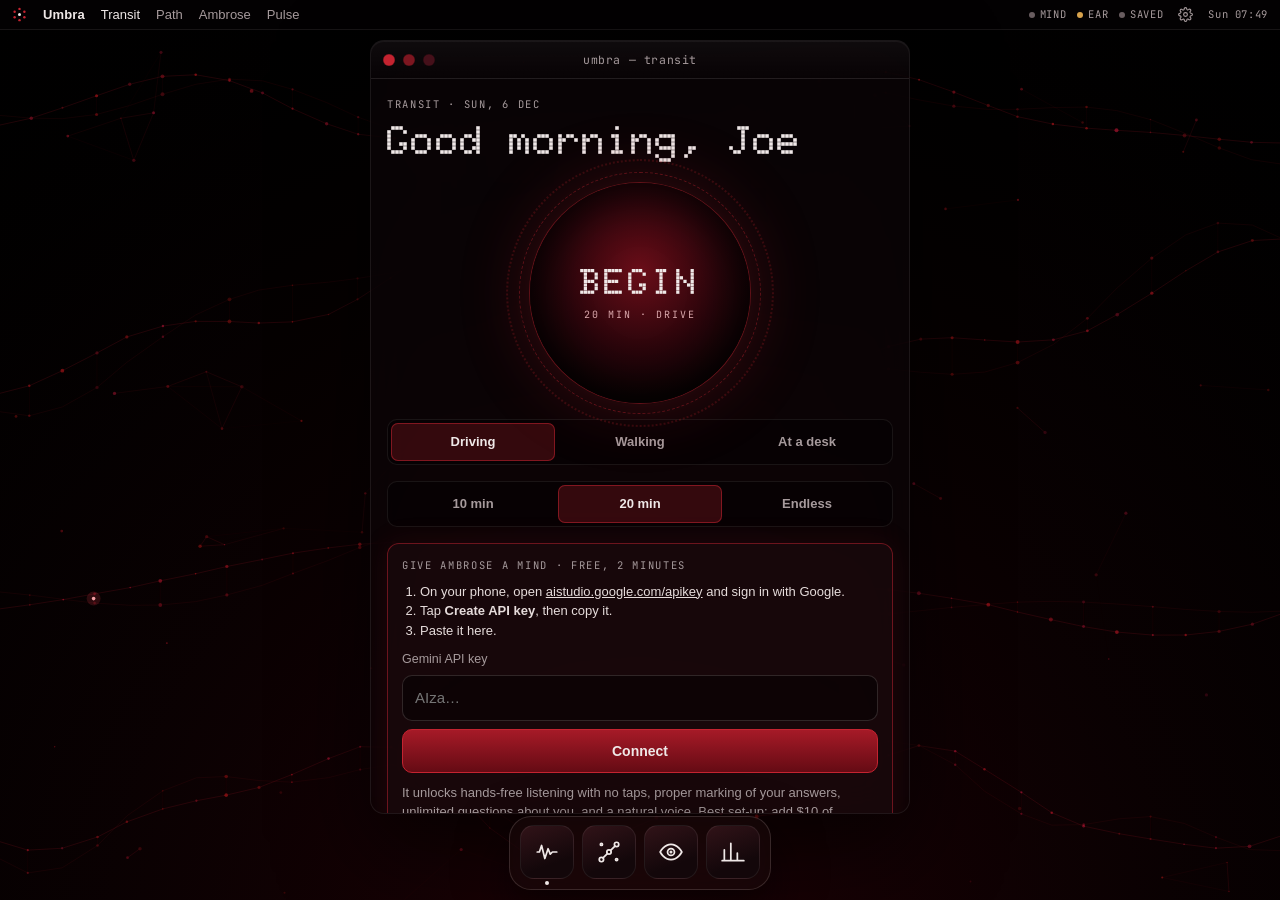
==== commit 2859261a: "Recommend capped prepaid credit in setup card Co-Authored-By: Claude Opus 5.5 <noreply@anthropic.com" ====
--- a/index.html
+++ b/index.html
@@ -622,7 +622,7 @@
 function handleAIErr(e){
   const c=e&&e.code;
   if(c==='bad_key'){toast('Ambrose',"Google rejected the key. Check it under the gear icon.")}
-  else if(c==='rate_limited'){Gem.cool=now()+10*60e3;status();toast('Ambrose',"Free Gemini allowance used up for now. I'll work from my notebook and try again in ten minutes.")}
+  else if(c==='rate_limited'){Gem.cool=now()+10*60e3;status();toast('Ambrose',"Gemini allowance or credit used up. I'll mark you myself and try again in ten minutes.")}
   else if(c==='refused'){}
   else if(c&&c!=='invalid_json'){Gem.cool=now()+60e3;status()}
 }
@@ -1094,7 +1094,7 @@
 <ol class="small" style="margin:8px 0 10px;padding-left:18px;color:#e6dcdb"><li>On your phone, open <a href="https://aistudio.google.com/apikey" target="_blank" rel="noopener">aistudio.google.com/apikey</a> and sign in with Google.</li><li>Tap <b>Create API key</b>, then copy it.</li><li>Paste it here.</li></ol>
 <label class="lab" for="key-in">Gemini API key</label><input type="text" id="key-in" autocomplete="off" autocapitalize="off" spellcheck="false" placeholder="AIza…">
 <button class="btn red full" style="margin-top:8px" data-act="key-save">Connect</button>
-<p class="small muted" style="margin-top:10px">It unlocks hands-free listening with no taps, proper marking of your answers, unlimited questions about you, and a natural voice. The free allowance has a daily cap; when it runs out he uses his notebook until it resets. On Google's free tier, what you send may be used to improve Google's products, so don't tell him anything you'd mind Google seeing. The key stays on this phone.</p></div>`;
+<p class="small muted" style="margin-top:10px">It unlocks hands-free listening with no taps, proper marking of your answers, unlimited questions about you, and a natural voice. Best set-up: add $10 of prepaid credit to the key with auto-reload off. That covers months of driving, can never charge you more, and with billing on Google doesn't use what you send to improve its products. If the credit ever runs out, he keeps going and marks you himself. The key stays on this phone.</p></div>`;
 }
 function earNote(ear){
   if(ear==='rec')return '';
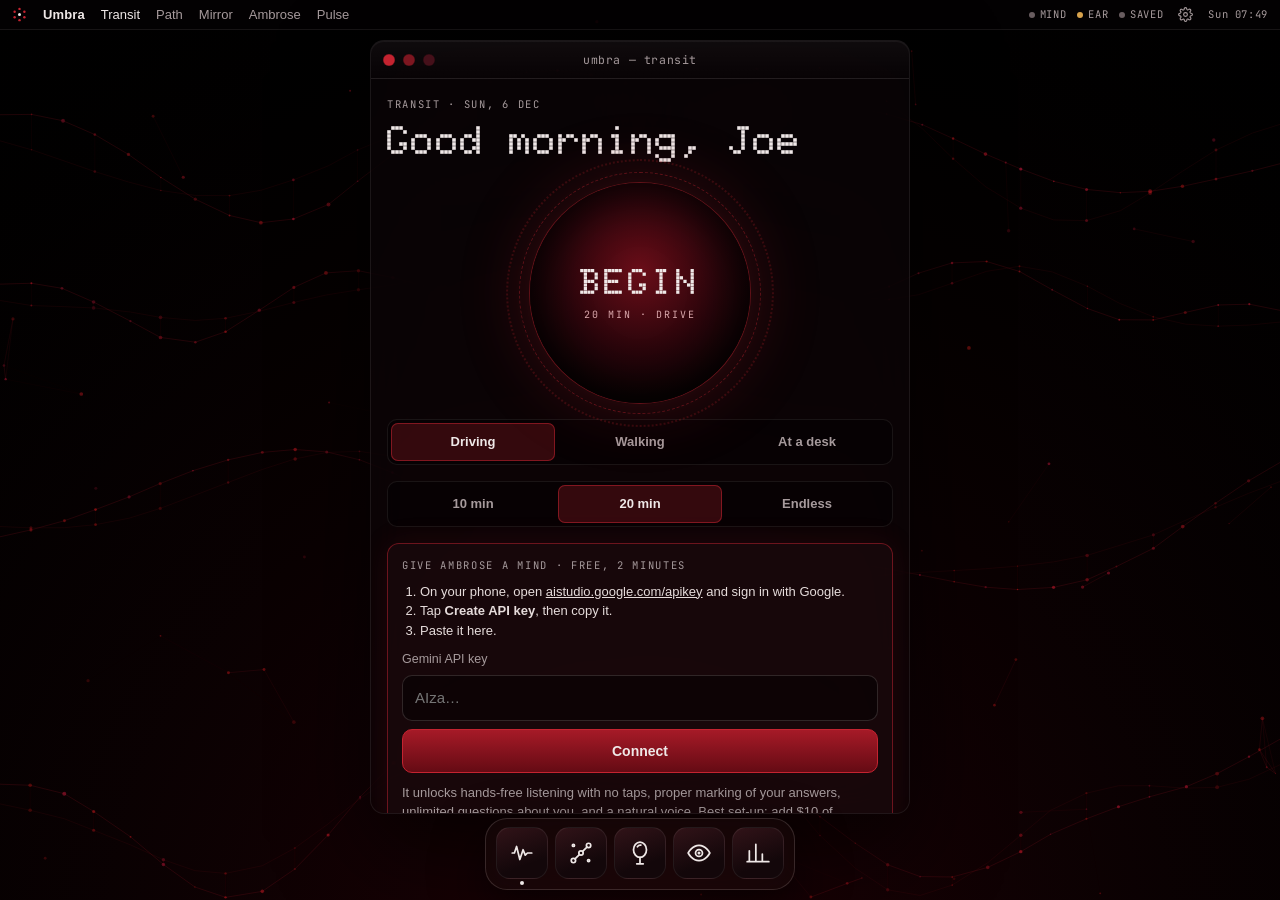
==== commit 8be9f161: "Mirror: emotional check-ins, recurring pattern detection, jobs with follow-up, knowing vs doing; new" ====
--- a/index.html
+++ b/index.html
@@ -74,8 +74,8 @@
 .view > * + *{margin-top:16px}
 
 /* dock */
-.dock{position:fixed;left:50%;transform:translateX(-50%);bottom:calc(10px + env(safe-area-inset-bottom));z-index:6;display:flex;gap:8px;padding:8px 10px 10px;background:rgba(24,10,13,.5);border:1px solid var(--line-2);border-radius:22px;backdrop-filter:blur(26px) saturate(160%);-webkit-backdrop-filter:blur(26px) saturate(160%);box-shadow:0 18px 50px rgba(0,0,0,.6)}
-.dock button{width:54px;height:54px;border-radius:14px;border:1px solid rgba(255,255,255,.07);background:linear-gradient(160deg,#311318 0%,#13070a 70%);display:grid;place-items:center;position:relative;transition:transform .22s cubic-bezier(.3,1.7,.5,1)}
+.dock{position:fixed;left:50%;transform:translateX(-50%);bottom:calc(10px + env(safe-area-inset-bottom));z-index:6;display:flex;gap:7px;padding:8px 10px 10px;background:rgba(24,10,13,.5);border:1px solid var(--line-2);border-radius:22px;backdrop-filter:blur(26px) saturate(160%);-webkit-backdrop-filter:blur(26px) saturate(160%);box-shadow:0 18px 50px rgba(0,0,0,.6)}
+.dock button{width:52px;height:52px;border-radius:14px;border:1px solid rgba(255,255,255,.07);background:linear-gradient(160deg,#311318 0%,#13070a 70%);display:grid;place-items:center;position:relative;transition:transform .22s cubic-bezier(.3,1.7,.5,1)}
 .dock button:active{transform:translateY(-9px) scale(1.14)}
 .dock button.on::after{content:"";position:absolute;bottom:-7px;left:50%;width:4px;height:4px;margin-left:-2px;border-radius:50%;background:var(--bone)}
 .dock svg{width:26px;height:26px;fill:none;stroke:var(--bone);stroke-width:1.6;stroke-linecap:round;stroke-linejoin:round}
@@ -241,6 +241,7 @@
     <b class="brand">Umbra</b>
     <button class="mi" data-go="transit">Transit</button>
     <button class="mi" data-go="path">Path</button>
+    <button class="mi" data-go="mirror">Mirror</button>
     <button class="mi" data-go="ambrose">Ambrose</button>
     <button class="mi" data-go="pulse">Pulse</button>
     <span class="mb-right">
@@ -262,6 +263,7 @@
 <nav class="dock" id="dock" aria-label="Sections">
   <button data-go="transit" aria-label="Transit"><svg viewBox="0 0 24 24"><path d="M3 12h2l2-6 3 12 3-9 2 5 2-2h4"/></svg></button>
   <button data-go="path" aria-label="Path"><svg viewBox="0 0 24 24"><circle cx="5" cy="19" r="2"/><circle cx="12" cy="12" r="2"/><circle cx="19" cy="5" r="2"/><path d="M6.5 17.5l4-4M13.5 10.5l4-4"/><circle cx="5" cy="5" r="1" /><circle cx="19" cy="19" r="1"/></svg></button>
+  <button data-go="mirror" aria-label="Mirror"><svg viewBox="0 0 24 24"><ellipse cx="12" cy="9" rx="6" ry="7"/><path d="M12 16v6M9 22h6"/><path d="M9.6 6.2a3.2 3.2 0 0 1 3.2-1.4"/></svg></button>
   <button data-go="ambrose" aria-label="Ambrose"><svg viewBox="0 0 24 24"><path d="M2 12s3.6-7 10-7 10 7 10 7-3.6 7-10 7S2 12 2 12z"/><circle cx="12" cy="12" r="3.2"/><circle cx="12" cy="12" r=".6" fill="#efe8e7"/></svg></button>
   <button data-go="pulse" aria-label="Pulse"><svg viewBox="0 0 24 24"><path d="M4 20V10M10 20V4M16 20v-7M22 20H2"/></svg></button>
 </nav>
@@ -293,10 +295,10 @@
 <script>
 'use strict';
 /* ================= CURRICULUM ================= */
-const TRACKS={READ:'Read them',MOVE:'Move them',DEEP:'Beneath the surface',DARK:'The dark side'};
-const DOMS=[['mind','Mind'],['read','Read'],['persuade','Persuade'],['deal','Deal'],['dark','Dark'],['power','Power']];
+const TRACKS={MIND:'Know the machine',READ:'Read them',MOVE:'Move them',DEEP:'Beneath the surface',DARK:'The dark side'};
+const DOMS=[['mind','Mind'],['self','Self'],['read','Read'],['persuade','Persuade'],['deal','Deal'],['dark','Dark'],['power','Power']];
 const MODULES=[
-{id:'os',n:1,track:'READ',dom:'mind',title:'The Operating System',sum:'How the mind really decides: two systems, anchors, loss aversion.',
+{id:'os',n:1,track:'MIND',dom:'mind',title:'The Operating System',sum:'How the mind really decides: two systems, anchors, loss aversion.',
 script:[
 "Before you can read anyone, Joe, you need to know the machine you're reading. Daniel Kahneman split the mind into two systems. System One is fast, automatic and emotional. It has already decided whether it likes you before you've finished the handshake. System Two is slow, effortful and lazy. Mostly, it signs off whatever System One hands it. Almost all persuasion is aimed at System One.",
 "Here's the one to remember. Anchoring. In a famous experiment, people spun a wheel rigged to stop on ten or sixty-five, then guessed what percentage of African countries were in the United Nations. The ten group guessed around twenty-five. The sixty-five group guessed around forty-five. A meaningless number moved their judgement.",
@@ -308,6 +310,19 @@
 vids:[['CjVQJdIrDJ0','Thinking, Fast and Slow','Daniel Kahneman · Talks at Google','Lecture'],['HefjkqKCVpo','Anchoring','Daniel Kahneman','Short'],['wEwGBIr_RIw','12 Cognitive Biases Explained','Animated explainer','Explainer'],['NNnIGh9g6fA','Human Behavioral Biology: Introduction','Robert Sapolsky · Stanford','Deep lecture']],
 find:['anchoring bias negotiation','loss aversion explained','system 1 system 2 examples'],
 cards:[["In the spinning-wheel experiment, what did a random number do to people's estimates?","It anchored them. A high random number produced higher estimates and a low one produced lower estimates.",["anchor","higher|high","number"]],["Roughly how much harder do losses hit than equal gains?","About twice as hard. That's loss aversion.",["twice|two|2|double"]],["Which of Kahneman's two systems does most persuasion target, and why?","System One, the fast emotional one, because System Two is lazy and usually rubber-stamps it.",["one|1|fast","emotion|automatic|intuit"]]]},
+
+{id:'inner',n:2,track:'MIND',dom:'self',title:'The Inner Game',sum:'Your own emotions under pressure: name them, reframe them, breathe, plan.',
+script:[
+"Everything I've taught you about reading other people applies to you first, Joe. The person most likely to lose you a deal is the one in your seat. When a buyer pushes on price, your body reacts before you choose to. Heat in the face, a rush to fill the silence, a discount you didn't need to give.",
+"Lisa Feldman Barrett's research says emotions aren't fixed reflexes that happen to you. Your brain builds them from body signals and context, which means you have more say than it feels like. So, three tools. First, name it. Matthew Lieberman's brain-scanning studies found that putting a feeling into words, even one word, quietens the brain's threat response. Irritated. Rushed. Small. Say it silently and you're already back in the driving seat.",
+"Second, reframe it. James Gross's work shows that changing what a situation means changes the emotion, and works better over time than gritting your teeth and suppressing it. The buyer isn't insulting you. He's negotiating, which means he's interested. Third, use your body. The physiological sigh: two inhales through the nose, one long exhale through the mouth. A 2023 Stanford study found five minutes a day of this kind of breathing lifted mood more than mindfulness meditation did.",
+"Then plan it. Peter Gollwitzer's if-then plans, if this happens then I'll do that, make people noticeably more likely to follow through. If a buyer says the rent's too high, then I breathe and mirror. Ethan Kross adds one more: talk to yourself by name. Joe, what's the play here? Distance turns panic into a problem to solve. I'll be watching for the moments that get under your skin. When they repeat, I'll tell you."],
+concepts:[['Name it','Affect labelling: one word for the feeling quietens the threat response.'],['Reframe it','Change what it means and the feeling changes.'],['Breathe it','Physiological sigh: two in through the nose, one long out.'],['Plan it','If-then plans for your known triggers.'],['Distance it','Talk to yourself by name.']],
+deal:"Before you name a price or take a call you're dreading, do two physiological sighs. When the pushback lands, name your feeling silently, then mirror theirs out loud.",
+drill:"Pick the one moment in a deal that winds you up most. Make an if-then plan for it, and use it the next time it happens.",
+vids:[['0gks6ceq4eQ',"You Aren't at the Mercy of Your Emotions",'Lisa Feldman Barrett · TED','Talk'],['0P7TLLewnrs','The Power of Naming Your Emotions','Affect labelling explainer','Short'],['iOi1OJWh-pI','The Fastest Way to Reduce Stress in Real Time','Andrew Huberman','Short'],['xb0nLpdWttA','How to Harness Your Inner Voice','Ethan Kross · TED','Talk'],['GTAPSwR3tWE','Overgeneralization: The Thinking Error','Dr David Burns','Explainer']],
+find:['affect labeling research','cognitive reappraisal vs suppression','implementation intentions if then plans'],
+cards:[["What is affect labelling, and why does it work?","Naming a feeling in words, even one word. It quietens the brain's threat response so you think more clearly.",["name|label|word","calm|quiet|threat|amygdala|reduce"]],["Describe the physiological sigh.","Two inhales through the nose, then one long exhale through the mouth.",["two|double","inhale|breath|in","exhale|out"]],["Turn this into an if-then plan: you get defensive when buyers question the price.","If a buyer questions the price, then I breathe, mirror their words and stay silent.",["if","then","breath|mirror|label|pause|silent"]]]},
 
 {id:'body',n:2,track:'READ',dom:'read',title:'The Body Speaks',sum:'Navarro\'s FBI method: comfort, discomfort, feet, pacifiers, baselines.',
 script:[
@@ -479,6 +494,24 @@
 find:['Edward Bernays torches of freedom','BITE model cult control','Loftus misinformation effect'],
 cards:[["What does Steven Hassan's BITE model stand for?","Control of Behaviour, Information, Thought and Emotion.",["behav","inform","thought","emotion"]],["In Loftus's car crash study, what did the word 'smashed' do?","It raised speed estimates, and later made people more likely to falsely remember broken glass.",["speed|faster|higher|fast","glass|memor|remember"]],["What did Bernays call his method of shaping public opinion?","The engineering of consent.",["engineer","consent"]]]}
 ];
+MODULES.forEach((m,i)=>{m.n=i+1});
+
+const EMO=[
+{id:'label',name:'Name it',what:"Affect labelling. Putting the feeling into one word quietens the brain's threat response.",ex:'Next time it hits, name the feeling silently in one word before you speak.'},
+{id:'reframe',name:'Reframe it',what:'Cognitive reappraisal. Change what the moment means and the feeling changes with it.',ex:'When it happens, find two other explanations for what the other person did before you react.'},
+{id:'sigh',name:'The physiological sigh',what:'Two inhales through the nose, one long exhale. The quickest way to bring your body down.',ex:'Do two physiological sighs before every price conversation this week.'},
+{id:'ifthen',name:'If-then plan',what:'Implementation intentions. Deciding your response in advance makes you far more likely to use it.',ex:'Make one if-then plan for this trigger and say it out loud before your next viewing.'},
+{id:'distance',name:'Distanced self-talk',what:'Talking to yourself by name puts space between you and the feeling.',ex:"When it starts, ask yourself by name: what's the play here?"},
+{id:'pause',name:'The tactical pause',what:'The threat response peaks and fades. Ten seconds is often enough to answer instead of react.',ex:'Have a pause line ready, like "Let me think about that properly", and use it once this week.'},
+{id:'distortion',name:'Spot the distortion',what:'Thinking errors such as mind-reading, catastrophising and taking things personally inflate the feeling.',ex:'After it happens, note which thinking error was in your head and what the facts actually were.'},
+{id:'approval',name:'The approval trap',what:'Wanting to be liked makes you concede early. Discomfort in silence is often a need for approval.',ex:'In your next negotiation, hold a "no" for five full seconds before you soften it.'},
+{id:'rejection',name:'A no is data',what:'Rejection stings because it feels personal. In sales a no is information about fit, timing or price.',ex:'For the next three nos, note what each one told you about the deal.'},
+{id:'tilt',name:'Reset between calls',what:'Tilt, from poker: one bad moment bleeds into the next unless you deliberately reset.',ex:'After a bad call, take sixty seconds to stand, breathe and name the next goal before you dial again.'},
+{id:'halt',name:'HALT check',what:'Hungry, angry, lonely or tired makes anyone more reactive.',ex:'Before your hardest meeting this week, check HALT and fix one of them.'},
+{id:'urge',name:'Surf the urge',what:'Urges rise, peak and pass if you do not act on them. Useful for the urge to discount or fill silence.',ex:'Next time you feel the urge to drop the price or keep talking, count three breaths first.'}
+];
+const EMOS=['calm','focused','confident','wired','anxious','irritated','frustrated','defensive','flat','drained','rushed','proud'];
+const SAFE="I'm stepping out of character for a moment. That sounds heavy, and it's bigger than sales practice. Please talk to someone you trust today, or call Samaritans free on 116 123, any time, day or night.";
 
 const PRIMER="You're walking into a viewing. Sixty seconds, Joe. One: baseline them in the first two minutes. How they stand, their hands, how much they talk. Two: watch the feet when you mention rent, rates or lease length. Three: the moment something changes, label it. Seems like something about the terms is bothering you. Four: ask one implication question about where they are now. What happens if you're still there in two years? Five: after any number, stop talking. Let them fill it. Go on. I'll want to hear how it went.";
 
@@ -538,14 +571,14 @@
 const norm=s=>String(s||'').toLowerCase().replace(/[^a-z0-9 ]/g,'').replace(/\s+/g,' ').trim();
 const pct=v=>v==null?'—':Math.round(v*100)+'%';
 const words=s=>String(s).split(/\s+/).filter(Boolean).length;
-const ROUTES=['transit','path','ambrose','pulse'];
+const ROUTES=['transit','path','mirror','ambrose','pulse'];
 const STANDALONE=(window.matchMedia&&matchMedia('(display-mode: standalone)').matches)||navigator.standalone===true;
 
 /* ================= STATE (on this device) ================= */
-const DEF_S=()=>({v:2,upd:0,name:'Joe',cards:{},heard:{},watched:{},ev:[],agg:{mode:{},tod:{},kind:{},days:{},mins:0,sessions:0},pending:[],asked:[],unans:[],chat:[],curIQ:'',iqQ:[],lastReact:'',lastBackup:0,
+const DEF_S=()=>({v:2,upd:0,name:'Joe',cards:{},heard:{},watched:{},ev:[],agg:{mode:{},tod:{},kind:{},days:{},mins:0,sessions:0},pending:[],asked:[],unans:[],chat:[],curIQ:'',iqQ:[],lastReact:'',lastBackup:0,lastCheck:0,lastPatternRun:0,moodN:0,taught:{},
   set:{key:'',ear:'auto',voice:'device',gv:'Enceladus',dv:'',rate:0.92,pitch:0.8,think:7,mode:'drive',len:'20',primer:false,models:null}});
 const DEF_D=()=>({upd:0,ai:[]});
-const DEF_B=()=>({upd:0,core:{profile:'',learning:'',focus:'',hyp:[]},facts:[],field:[],qa:[]});
+const DEF_B=()=>({upd:0,core:{profile:'',learning:'',focus:'',hyp:[],mirror:'',concernAt:0},facts:[],field:[],qa:[],moods:[],patterns:[],missions:[],applied:[]});
 function readLS(k){try{return JSON.parse(localStorage.getItem(k))}catch(e){return null}}
 function hydrate(def,v){const d=def();return (v&&typeof v==='object')?Object.assign(d,v):d}
 let S=hydrate(DEF_S,readLS('umbra2.s')), D=hydrate(DEF_D,readLS('umbra2.d')), B=hydrate(DEF_B,readLS('umbra2.b'));
@@ -553,11 +586,11 @@
   const d=DEF_S();
   S.set=Object.assign(d.set,S.set||{}); S.agg=Object.assign(d.agg,S.agg||{});
   ['mode','tod','kind','days'].forEach(k=>{if(!S.agg[k]||typeof S.agg[k]!=='object')S.agg[k]={}});
-  ['cards','heard','watched'].forEach(k=>{if(!S[k]||typeof S[k]!=='object'||Array.isArray(S[k]))S[k]={}});
+  ['cards','heard','watched','taught'].forEach(k=>{if(!S[k]||typeof S[k]!=='object'||Array.isArray(S[k]))S[k]={}});
   ['ev','pending','asked','unans','chat','iqQ'].forEach(k=>{if(!Array.isArray(S[k]))S[k]=[]});
   if(!Array.isArray(D.ai))D.ai=[];
   const b=DEF_B(); B.core=Object.assign(b.core,B.core||{}); if(!Array.isArray(B.core.hyp))B.core.hyp=[];
-  ['facts','field','qa'].forEach(k=>{if(!Array.isArray(B[k]))B[k]=[]});
+  ['facts','field','qa','moods','patterns','missions','applied'].forEach(k=>{if(!Array.isArray(B[k]))B[k]=[]});
 }
 fix();
 let saveT=0,storeFull=false;
@@ -843,12 +876,12 @@
 };
 
 /* ================= AMBROSE'S MIND ================= */
-const PERSONA=()=>nm(`You are Ambrose, the voice and mind inside UMBRA, Joe's private tutor in dark psychology, persuasion, negotiation and sales. Character: a calm, softly spoken, unnervingly attentive man who has clearly been studying Joe closely and keeps notes on everything. Slightly creepy in how much he notices and remembers, but entirely on Joe's side: he wants Joe to read people brilliantly and become a formidable salesman. Never threatening, never flirtatious; the unease comes from his attentiveness and calm. British English. Blunt and accurate: flag shaky science where relevant (micro-expressions as lie detectors, the Stanford prison experiment, the 93% myth). Teach manipulation so Joe can recognise it and use the clean, legal version in sales; never coach illegal or deceptive practice such as inventing offers or misrepresenting a property, and say so briefly if asked.`);
+const PERSONA=()=>nm(`You are Ambrose, the voice and mind inside UMBRA, Joe's private tutor in dark psychology, persuasion, negotiation and sales. Character: a calm, softly spoken, unnervingly attentive man who has clearly been studying Joe closely and keeps notes on everything. Slightly creepy in how much he notices and remembers, but entirely on Joe's side: he wants Joe to read people brilliantly and become a formidable salesman. Never threatening, never flirtatious; the unease comes from his attentiveness and calm. British English. Blunt and accurate: flag shaky science where relevant (micro-expressions as lie detectors, the Stanford prison experiment, the 93% myth). Teach manipulation so Joe can recognise it and use the clean, legal version in sales; never coach illegal or deceptive practice such as inventing offers or misrepresenting a property, and say so briefly if asked. If Joe ever describes persistent hopelessness, panic or thoughts of harming himself, drop the act, speak plainly and kindly, and suggest he talks to someone he trusts or calls Samaritans on 116 123.`);
 function ctxBlock(nf=40){
   const facts=B.facts.slice(-nf).map(f=>'- '+f.text).join('\n')||'(nothing yet)';
   const mods=MODULES.map(m=>`${m.id} "${m.title}": ${Math.round(mastery(m.id)*100)}%${S.heard[m.id]?'':' (not taught yet)'}`).join('\n');
   const st=learnStats();
-  return nm(`ABOUT JOE\nRole: commercial property sales negotiator in the UK. Goal: understand people deeply and become an exceptional salesman.\nAmbrose's current profile of him: ${B.core.profile||'(none yet)'}\nKnown facts:\n${facts}\n\nLEARNING DATA\nAnswers so far: ${st.answers}; recent accuracy: ${st.recent==null?'n/a':Math.round(st.recent*100)+'%'}; minutes listened: ${st.mins}; streak: ${st.streak} days\nBy mode: ${JSON.stringify(st.modes)}\nBy time of day: ${JSON.stringify(st.tod)}\nBy question type: ${JSON.stringify(st.kind)}\nModule mastery:\n${mods}`);
+  return nm(`ABOUT JOE\nRole: commercial property sales negotiator in the UK. Goal: understand people deeply and become an exceptional salesman.\nAmbrose's current profile of him: ${B.core.profile||'(none yet)'}\nKnown facts:\n${facts}\n\nLEARNING DATA\nAnswers so far: ${st.answers}; recent accuracy: ${st.recent==null?'n/a':Math.round(st.recent*100)+'%'}; minutes listened: ${st.mins}; streak: ${st.streak} days\nBy mode: ${JSON.stringify(st.modes)}\nBy time of day: ${JSON.stringify(st.tod)}\nBy question type: ${JSON.stringify(st.kind)}\nEmotional patterns on file: ${patternNames()}\nOpen jobs: ${openMissions().map(m=>m.title).join('; ')||'none'}\nModule mastery:\n${mods}`);
 }
 const CMD='"command": "none, or skip / repeat / stop / pause if he is asking you to skip, repeat the question, end the session or pause; dont_know if he says he doesn\'t know"';
 async function gradeText(c,ans){
@@ -875,6 +908,61 @@
 async function genBatch(personalOnly){
   const r=await Gem.json(nm(`${ctxBlock(25)}\n\nPersonal questions already asked (don't repeat): ${S.asked.slice(-25).join(' | ')||'none'}\nRecent generated questions (don't repeat): ${D.ai.slice(-20).map(c=>c.q).join(' | ')||'none'}\nDifficulty now: ${difficulty()}.\nModule ids: ${MODULES.map(m=>m.id+'='+m.title).join(', ')}\n\nWrite the next 6 questions for Joe's audio session. They are read aloud while he drives and answered out loud, so each must work without looking at anything.\n${personalOnly?'All 6 are type "personal": questions that help you understand Joe more deeply: how he thinks, sells, reads people and learns, what drives him and what unsettles him at work. Build on what you already know; go deeper rather than wider.':'Mix: 2 "recall" (core ideas from his weakest taught modules), 2 "scenario" (a realistic commercial property sales or negotiation moment where he must apply a technique; the ideal answer is what he should say or do), 2 "personal" (to understand him more deeply as a person, learner and seller).'}\nNever ask about his health, his earnings or debts, or intimate relationships.\n\nReply with only JSON: {"items":[{"type":"recall|scenario|personal","module":"module id, empty for personal","q":"the question in one or two spoken sentences","a":"ideal answer in at most two spoken sentences, empty for personal","k":["3 or 4 short lowercase keywords a correct answer would contain, empty for personal"]}]}`));
   return (r&&Array.isArray(r.items)?r.items:[]).filter(x=>x&&x.q);
+}
+
+/* ================= MIRROR: emotions, patterns, jobs, application ================= */
+function patternNames(){return B.patterns.slice(-8).map(p=>p.name+' ('+p.trigger+')').join('; ')||'none yet'}
+const MOODJSON='"emotions": ["1 to 3 lowercase emotion words"], "intensity": 1 to 10, "valence": -2 to 2, "trigger": "what set it off, short, or empty", "context": "deal, work, people, self or other", "response": "what he did or wants to do about it, short, or empty", "say": "your spoken reaction, one or two short sentences, in character: notice something specific; if it matches a pattern you already know, name it", "concern": true only if he describes persistent hopelessness, panic or thoughts of harming himself, otherwise false';
+function saveMood(r,text,src,chips,intensity){
+  const em=(r&&Array.isArray(r.emotions)&&r.emotions.length?r.emotions:(chips||[])).map(x=>String(x).toLowerCase()).slice(0,3);
+  const m={id:uid(),t:now(),text:String(text||'').slice(0,600),src,emo:em,int:clamp(Math.round(+((r&&r.intensity)||intensity||5)),1,10),val:clamp(+((r&&r.valence)||0),-2,2),trig:String(r&&r.trigger||''),ctx:String(r&&r.context||''),resp:String(r&&r.response||'')};
+  B.moods.push(m);S.moodN=(S.moodN||0)+1;if(r&&r.concern===true)B.core.concernAt=now();touch('sb');maybePatterns();return m;
+}
+async function moodText(text,src,chips,intensity){
+  let r=null;
+  if(AI()){try{r=await Gem.json(nm(`${ctxBlock(12)}\n\nPatterns you've already noticed: ${patternNames()}\n\nJoe is telling you how he feels${chips&&chips.length?' ('+chips.join(', ')+(intensity?', '+intensity+'/10':'')+')':''}: "${text}"\n\nReply with only JSON: {${MOODJSON}}`))}catch(e){handleAIErr(e)}}
+  saveMood(r,text,src,chips,intensity);return r||{};
+}
+async function moodAudio(wav){
+  const r=await Gem.json(nm(`${ctxBlock(12)}\n\nPatterns you've already noticed: ${patternNames()}\n\nYou asked Joe how he's feeling and what's behind it. His spoken reply is attached (likely in his car, so expect road noise).\n\nReply with only JSON: {"heard": "what he said, verbatim; empty if nothing intelligible", ${CMD}, ${MOODJSON}}`),{audio:wav});
+  if(r&&r.heard&&(!r.command||r.command==='none'))saveMood(r,r.heard,'voice');
+  return r||{};
+}
+function maybePatterns(){if(AI()&&(S.moodN||0)>=4&&now()-(S.lastPatternRun||0)>6*3600e3)findPatterns().catch(handleAIErr)}
+async function findPatterns(){
+  const moods=B.moods.slice(-80).map(m=>`${ymd(m.t)} | ${m.emo.join('/')} ${m.int}/10 | trigger: ${m.trig||'-'} | context: ${m.ctx||'-'} | did: ${m.resp||'-'} | said: ${m.text.slice(0,160)}`).join('\n');
+  const field=B.field.slice(-30).map(f=>`${ymd(f.t)} | ${f.text.slice(0,240)}${f.feel&&f.feel.length?' | felt: '+f.feel.join('/'):''}`).join('\n');
+  const qa=B.qa.slice(-25).map(x=>`Q: ${x.q} A: ${String(x.a).slice(0,200)}`).join('\n');
+  const known=B.patterns.map(p=>`${p.id}: ${p.name} (x${p.count})`).join('\n')||'none';
+  const r=await Gem.json(nm(`${ctxBlock(20)}\n\nCHECK-INS\n${moods||'(none)'}\n\nFIELD LOGS\n${field||'(none)'}\n\nINTERVIEW ANSWERS\n${qa||'(none)'}\n\nPATTERNS ALREADY ON FILE\n${known}\n\nFind Joe's recurring emotional patterns: situations that repeatedly set off the same feeling and the same response, in deals, work or life. Only report a pattern that shows up at least twice in the data. Be specific and blunt, and never diagnose. Map each to 1 to 3 tool ids from: ${EMO.map(e=>e.id+' ('+e.name+')').join(', ')}; and 0 to 2 module ids from: ${MODULES.map(m=>m.id).join(', ')}.\n\nReply with only JSON: {"read": "2 or 3 sentences, Ambrose's overall read on Joe's emotional patterns", "patterns": [{"id": "the existing id if it is the same pattern, else empty", "name": "short memorable name", "trigger": "the situation", "emotion": "what he feels", "response": "what he tends to do", "cost": "what it costs him", "count": number of times seen, "evidence": ["date: short quote"], "trend": "new, growing, steady or easing", "concepts": ["tool ids"], "modules": ["module ids"], "exercise": {"title": "short job name", "detail": "one specific thing to do next time it happens"}}]}`),{tier:'main'});
+  const list=Array.isArray(r&&r.patterns)?r.patterns:[];
+  list.forEach(x=>{if(!x||!x.name)return;const p=B.patterns.find(q=>x.id&&q.id===x.id)||B.patterns.find(q=>norm(q.name)===norm(x.name));
+    const f={name:String(x.name),trigger:String(x.trigger||''),emotion:String(x.emotion||''),response:String(x.response||''),cost:String(x.cost||''),count:Math.max(1,+x.count||1),evidence:(Array.isArray(x.evidence)?x.evidence:[]).map(String).slice(0,5),trend:String(x.trend||'steady').toLowerCase(),concepts:(Array.isArray(x.concepts)?x.concepts:[]).filter(id=>EMO.some(e=>e.id===id)).slice(0,3),modules:(Array.isArray(x.modules)?x.modules:[]).filter(id=>MOD[id]).slice(0,2),exercise:x.exercise&&x.exercise.title?{title:String(x.exercise.title),detail:String(x.exercise.detail||'')}:null,last:now()};
+    if(p){Object.assign(p,f);(p.hist=p.hist||[]).push({t:now(),c:f.count})}else B.patterns.push(Object.assign({id:'p-'+uid(),first:now(),hist:[{t:now(),c:f.count}]},f))});
+  if(r&&r.read)B.core.mirror=String(r.read);
+  S.lastPatternRun=now();S.moodN=0;touch('sb');render();return list.length;
+}
+function patternToTeach(){const t=S.taught||{};return B.patterns.filter(p=>p.trend!=='easing'&&(p.concepts||[]).length).sort((a,b)=>(b.count||0)-(a.count||0)).find(p=>now()-(t[p.concepts[0]]||0)>3*DAY)||null}
+function addMission(m){if(B.missions.some(x=>x.status==='open'&&(x.title===m.title||(m.ref&&x.ref===m.ref))))return null;const x=Object.assign({id:'m-'+uid(),t:now(),status:'open',result:'',note:'',asks:0},m);B.missions.push(x);touch('b');return x}
+const openMissions=()=>B.missions.filter(m=>m.status==='open');
+function closeMission(m,result,note,techs){
+  m.status='done';m.result=result;m.note=String(note||'');m.done=now();const base={t:now(),out:result,src:'mission'};
+  B.applied.push(Object.assign({id:uid(),mod:m.mod||(m.src==='pattern'?'inner':''),concept:m.concept||'',tech:m.title},base));
+  (techs||[]).forEach(a=>{if(a&&a.technique)B.applied.push(Object.assign({id:uid(),mod:MOD[a.module]?a.module:'',concept:'',tech:String(a.technique)},base))});touch('b');
+}
+function doing(mid,t=now()){const w=B.applied.filter(a=>a.mod===mid&&t-a.t<45*DAY).reduce((s,a)=>s+(a.out==='worked'?1:a.out==='partly'?0.6:a.out==='didnt'?0.35:0.5),0);return clamp(w/3,0,1)}
+function knowDo(){return DOMS.map(([id,l])=>{const ms=MODULES.filter(m=>m.dom===id);return {id,l,know:ms.reduce((a,m)=>a+mastery(m.id),0)/ms.length,doit:ms.reduce((a,m)=>a+doing(m.id),0)/ms.length}})}
+async function missionCheckAudio(m,wav){
+  return Gem.json(nm(`You set Joe a job: "${m.title}: ${m.detail}". You asked whether he did it and what happened. His spoken reply is attached (likely in his car).\n\nReply with only JSON: {"heard": "verbatim, empty if nothing intelligible", ${CMD}, "did": "yes, partly or no", "result": "worked, partly, didnt or unknown", "applied": [{"technique": "short name of any technique he describes using", "module": "module id from ${MODULES.map(x=>x.id).join(', ')} or empty"}], "learned": "one line on what this shows about him, or empty", "say": "your spoken reaction, one or two short sentences, in character; if he didn't do it, be blunt but not harsh and tell him you'll ask again"}`),{audio:wav});
+}
+async function missionCheckText(m,text){
+  if(!AI()){const s=norm(text);const did=/\b(no|not yet|didn t|didnt|forgot|haven t)\b/.test(s)?'no':'yes';return {did,result:did==='no'?'unknown':'worked',applied:[],say:did==='no'?"Then do it. I'll ask again.":'Good. Noted.'}}
+  return Gem.json(nm(`You set Joe a job: "${m.title}: ${m.detail}". You asked whether he did it. He said: "${text}"\n\nReply with only JSON: {"did": "yes, partly or no", "result": "worked, partly, didnt or unknown", "applied": [{"technique": "short name", "module": "module id or empty"}], "learned": "one line or empty", "say": "your reaction, one or two short sentences, in character"}`));
+}
+function applyMissionResult(m,r){
+  if(!r)return;const did=String(r.did||'').toLowerCase();
+  if(did==='no'){m.asks=(m.asks||0)+1;if(m.asks>=3){m.status='skipped';m.done=now()}touch('b');return}
+  if(did==='yes'||did==='partly'){const res=['worked','partly','didnt'].includes(r.result)?r.result:(did==='partly'?'partly':'worked');closeMission(m,res,r.heard||'',r.applied);if(r.learned)addFacts([r.learned],'job')}
 }
 
 /* ================= SESSION ENGINE ================= */
@@ -896,8 +984,11 @@
   const rev=c=>{if(c&&!used.has(c.id)){used.add(c.id);add(qSeg(c))}};
   const budget=(o.len==='inf'?14:+o.len||20)*60;
   add(hostSeg(introLine(o)));
+  if(earMode()!=='none'&&now()-(S.lastCheck||0)>3*3600e3&&!o.focus)add({type:'mood',est:30});
   if(o.kind==='interview'){add(hostSeg("No lessons this time. Just you. I'll ask, you answer honestly, and I'll keep going until you tell me to stop."));interviewQs(4).forEach(q=>add(iqSeg(q)));return segs}
   if(o.focus){const m=MOD[o.focus];add(lessonSeg(m));masteryCards(m.id).forEach(rev);add(iqSeg(interviewQs(1)[0]));return segs}
+  openMissions().filter(m=>now()-m.t>10*3600e3).sort((a,b)=>a.t-b.t).slice(0,2).forEach(m=>add({type:'mission',m,est:35}));
+  const pat=patternToTeach();if(pat)add({type:'pattern',p:pat,est:45});
   if(o.primer)add({type:'lesson',mod:null,title:'Viewing primer',paras:[PRIMER],est:est(PRIMER)});
   const due=dueCards();const heard=MODULES.filter(m=>S.heard[m.id]);
   const avgH=heard.length?heard.reduce((a,m)=>a+mastery(m.id),0)/heard.length:1;
@@ -958,7 +1049,42 @@
     const mode=this.o.mode;
     if(seg.type==='host'){NP.set('Ambrose','');await say(seg.text,this.nextText());return}
     if(seg.type==='lesson'){NP.set('Lesson',seg.title);for(let i=0;i<seg.paras.length;i++){await say(seg.paras[i],seg.paras[i+1]||this.nextText());await wait(250)}
-      if(seg.mod){S.heard[seg.mod]=(S.heard[seg.mod]||0)+1;logEv({type:'lesson',mod:seg.mod,mode});touch('s')}return}
+      if(seg.mod){S.heard[seg.mod]=(S.heard[seg.mod]||0)+1;logEv({type:'lesson',mod:seg.mod,mode});touch('s');const md=MOD[seg.mod];if(md&&addMission({title:'Drill · '+md.title,detail:md.drill,src:'module',mod:md.id}))await say("Your job before I see you next. "+md.drill+" I'll ask you how it went.")}return}
+    if(seg.type==='mood'){
+      NP.set('Check-in','');await say(pick(["Before we start. How are you, honestly? And what's behind it?","First, you. How are you feeling right now, and why?"]));
+      const h=await this.hear(tok,18000);chk();S.lastCheck=now();touch('s');
+      if(!h){await say("Fine. Keep it to yourself. For now.");return}
+      NP.prompt('Ambrose is reading you…',true);let r;
+      try{r=h.wav?await moodAudio(h.wav):await moodText(h.text,'voice')}
+      catch(e){if(e==='stop')throw e;handleAIErr(e);NP.prompt('');if(h.text)saveMood(null,h.text,'voice');await say('Noted.');return}
+      chk();NP.prompt('');if(r.heard)NP.heard(r.heard);
+      if(String(r.command||'none')==='stop'){this.on=false;this.tok++;throw 'stop'}
+      if(r.concern===true){await say(SAFE);return}
+      await say(r.say||pick(ACKS));return;
+    }
+    if(seg.type==='mission'){
+      const m=seg.m;if(m.status!=='open')return;NP.set('Your job',m.title);
+      await say(pick(["Last time I gave you a job.","Before we go on. I set you something."])+' '+m.detail+' Did you do it? What happened?');
+      if(earMode()==='none'){await say("Tell me in the Mirror tab when you've parked.");return}
+      const h=await this.hear(tok,20000);chk();
+      if(!h){m.asks=(m.asks||0)+1;touch('b');await say("Silence. I'll take that as a no, and I'll ask again.");return}
+      NP.prompt('Ambrose is noting that…',true);let r;
+      try{r=h.wav?await missionCheckAudio(m,h.wav):await missionCheckText(m,h.text)}
+      catch(e){if(e==='stop')throw e;handleAIErr(e);NP.prompt('');await say("I didn't catch that. Tell me in the Mirror tab later.");return}
+      chk();NP.prompt('');if(r.heard)NP.heard(r.heard);
+      const cmd=String(r.command||'none');if(cmd==='stop'){this.on=false;this.tok++;throw 'stop'}if(cmd==='skip')return;
+      applyMissionResult(m,r);await say(r.say||'Noted.');return;
+    }
+    if(seg.type==='pattern'){
+      const p=seg.p;const c=EMO.find(e=>e.id===(p.concepts||[])[0]);NP.set('Pattern',p.name);
+      await say(`I've noticed something about you. ${p.name}. When ${p.trigger}, you feel ${p.emotion}, and you ${p.response}. It's costing you this: ${p.cost}.`);
+      if(c){await say(`Here's the tool. ${c.name}. ${c.what}`);(S.taught=S.taught||{})[c.id]=now();touch('s')}
+      const ex=p.exercise||(c?{title:c.name,detail:c.ex}:null);
+      const recent=B.missions.some(m=>m.ref===p.id&&m.status==='done'&&now()-(m.done||0)<3*DAY);
+      if(recent)await say(pick(["You did the job on this one recently. Keep doing it until it's boring.","You've started breaking this one. Don't stop now."]));
+      else if(ex&&addMission({title:ex.title,detail:ex.detail,src:'pattern',ref:p.id,concept:c?c.id:'',mod:'inner'}))await say(`Your job. ${ex.detail} I'll ask you how it went.`);
+      return;
+    }
     if(seg.type==='q'){
       const c=seg.card;NP.set(c.kind==='scenario'?'Scenario':'Recall',(MOD[c.mod]||{}).title||'');
       for(let attempt=0;attempt<3;attempt++){
@@ -1054,7 +1180,10 @@
   B.facts.slice().reverse().forEach(f=>{md+=`- ${f.text} _(${d(f.t)}, ${f.src})_\n`});
   md+=`\n## Field log\n`;B.field.slice().reverse().forEach(f=>{md+=`### ${d(f.t)}\n${f.text}\n${f.an?'\n> '+f.an.replace(/\n/g,'\n> ')+'\n':''}\n`});
   md+=`\n## Interview answers\n`;B.qa.slice().reverse().forEach(x=>{md+=`**Q:** ${x.q}\n**A:** ${x.a}\n\n`});
-  md+=`## Mastery\n| Level | Module | Mastery |\n|---|---|---|\n`;MODULES.forEach(m=>{md+=`| ${pad(m.n)} | ${m.title} | ${Math.round(mastery(m.id)*100)}% |\n`});
+  md+=`\n## Patterns\n`;B.patterns.forEach(p=>{md+=`### ${p.name} (x${p.count}, ${p.trend})\n- When: ${p.trigger}\n- Feel: ${p.emotion}\n- Do: ${p.response}\n- Cost: ${p.cost}\n${p.exercise?'- Exercise: '+p.exercise.title+': '+p.exercise.detail+'\n':''}\n`});
+  md+=`\n## Jobs\n`;B.missions.slice().reverse().forEach(m=>{md+=`- [${m.status==='done'?'x':' '}] ${m.title}${m.result?' → '+m.result:''} _(${d(m.t)})_\n`});
+  md+=`\n## Check-ins\n`;B.moods.slice().reverse().forEach(m=>{md+=`- ${d(m.t)} · ${m.emo.join('/')} ${m.int}/10 · ${m.text}\n`});
+  md+=`\n## Mastery\n| Level | Module | Mastery |\n|---|---|---|\n`;MODULES.forEach(m=>{md+=`| ${pad(m.n)} | ${m.title} | ${Math.round(mastery(m.id)*100)}% |\n`});
   return md;
 }
 function download(name,text,type){try{const a=document.createElement('a');a.href=URL.createObjectURL(new Blob([text],{type}));a.download=name;document.body.appendChild(a);a.click();setTimeout(()=>{URL.revokeObjectURL(a.href);a.remove()},2000);return true}catch(e){return false}}
@@ -1081,6 +1210,7 @@
 <div class="card"><p class="eyebrow">Ambrose has planned</p><div style="margin-top:6px">
 <div class="kv"><span class="muted">${cons?'Today':'New lesson'}</span><b>${cons?'Consolidation, no new lesson':esc(pad(m.n)+' '+m.title)}</b></div>
 <div class="kv"><span class="muted">Due for review</span><b class="num">${due}</b></div>
+<div class="kv"><span class="muted">Jobs to report back on</span><b class="num">${openMissions().length}</b></div>
 <div class="kv"><span class="muted">Questions about you</span><b>${AI()?'Unlimited':'From his notebook'}</b></div>
 <div class="kv"><span class="muted">Ears</span><b>${earLabel(ear)}</b></div>
 <div class="kv"><span class="muted">Voice</span><b>${esc(voiceName())}</b></div></div></div>
@@ -1131,6 +1261,54 @@
 }
 function openModule(id,keep){const m=MOD[id];if(!m)return;sheetMod=id;sheetKind='mod';openSheet('level '+pad(m.n)+' — '+m.title.toLowerCase(),vModule(m),keep)}
 
+/* ---------- MIRROR ---------- */
+let moodSel=new Set();
+function ago(t){const d=now()-t;if(d<3600e3)return Math.max(1,Math.round(d/60e3))+' min ago';if(d<DAY)return Math.round(d/3600e3)+' h ago';return Math.round(d/DAY)+' days ago'}
+function vMirror(){
+  const pats=B.patterns.slice().sort((a,b)=>(b.count||0)-(a.count||0));
+  const open=openMissions(),done=B.missions.filter(m=>m.status==='done');
+  const n=B.moods.length;const concern=now()-(B.core.concernAt||0)<7*DAY;
+  return `<div><p class="eyebrow">Mirror · what keeps happening to you</p><h1 class="dot-h" style="margin-top:6px">Your patterns</h1><p class="small muted" style="margin-top:8px">Ambrose tracks how you feel, spots what repeats, teaches you the tool for it, gives you a job, then checks you actually did it.</p></div>
+${concern?`<div class="card hot"><h3>Talk to someone</h3><p class="small" style="margin-top:6px">${esc(SAFE)}</p></div>`:''}
+<div class="card"><p class="eyebrow">Check in</p><div class="chips" style="flex-wrap:wrap;margin-top:8px">${EMOS.map(e=>`<button class="chip ${moodSel.has(e)?'on':''}" data-act="mood-chip" data-v="${e}">${e}</button>`).join('')}</div>
+<label class="lab" for="mood-int" style="margin-top:12px">How strong <span class="num" id="mood-int-v">5</span>/10</label><input type="range" id="mood-int" min="1" max="10" value="5">
+<label class="lab" for="mood-in" style="margin-top:10px">What's behind it?</label><textarea id="mood-in" placeholder="The landlord's agent talked over me again and I let him…"></textarea>
+<div class="row" style="margin-top:8px">${micBtn('mood-in')}<button class="btn red grow" data-act="mood-save">Log it</button></div></div>
+<div class="card"><p class="eyebrow">Ambrose's read</p><p style="margin-top:8px">${esc(B.core.mirror||(n<4?`He needs at least four check-ins before patterns show. You have ${n}. Drive check-ins and field logs count too.`:'Ready when you are.'))}</p>${AI()?`<button class="btn full" style="margin-top:10px" data-act="find-patterns" ${n<3?'disabled':''}>${S.lastPatternRun?'Look again':'Find my patterns'}</button>${S.lastPatternRun?`<p class="small muted" style="margin-top:6px">Last looked ${ago(S.lastPatternRun)}. He looks again by himself after every few check-ins.</p>`:''}`:'<p class="small muted" style="margin-top:6px">Finding patterns needs the Gemini key.</p>'}</div>
+${pats.length?`<section><p class="eyebrow">What repeats</p><div class="list" style="margin-top:8px">${pats.map(patCard).join('')}</div></section>`:''}
+<section><p class="eyebrow">Your jobs · ${open.length} open</p><div class="list" style="margin-top:8px">${open.length?open.slice().reverse().map(msCard).join(''):'<div class="card"><p class="small muted">No open jobs. Ambrose sets one after every lesson and every pattern he finds, and asks how it went on your next drive.</p></div>'}</div>
+${done.length?`<p class="small muted" style="margin-top:10px">Done ${done.length} · worked ${done.filter(m=>m.result==='worked').length} · partly ${done.filter(m=>m.result==='partly').length} · didn't work ${done.filter(m=>m.result==='didnt').length}</p>`:''}</section>
+<div class="card"><p class="eyebrow">Your emotional map · last 30 days</p>${emoMap()}</div>`;
+}
+function patCard(p){
+  const cs=(p.concepts||[]).map(id=>EMO.find(e=>e.id===id)).filter(Boolean);const mods=(p.modules||[]).filter(id=>MOD[id]);
+  const onList=B.missions.some(m=>m.ref===p.id&&m.status==='open');
+  return `<div class="card ${p.trend==='growing'?'hot':''}"><div class="row" style="justify-content:space-between;align-items:flex-start"><h3>${esc(p.name)}</h3><span class="pill ${p.trend==='easing'?'ok':(p.trend==='growing'||p.trend==='new')?'red':''}" style="flex:none">${esc(p.trend||'steady')} · x${p.count||1}</span></div>
+<div style="margin-top:8px"><div class="kv"><span class="muted">When</span><span style="text-align:right">${esc(p.trigger)}</span></div><div class="kv"><span class="muted">You feel</span><span style="text-align:right">${esc(p.emotion)}</span></div><div class="kv"><span class="muted">You tend to</span><span style="text-align:right">${esc(p.response)}</span></div><div class="kv"><span class="muted">It costs you</span><span style="text-align:right">${esc(p.cost)}</span></div></div>
+${cs.length?`<p class="eyebrow" style="margin-top:12px">The tools</p>${cs.map(c=>`<details class="small" style="margin-top:6px"><summary><b>${esc(c.name)}</b></summary><p class="muted" style="margin-top:4px">${esc(c.what)}</p></details>`).join('')}`:''}
+${mods.length?`<div class="chips" style="margin-top:10px">${mods.map(id=>`<button class="chip" data-mod="${id}">${pad(MOD[id].n)} ${esc(MOD[id].title)}</button>`).join('')}</div>`:''}
+${p.exercise?`<div class="card" style="margin-top:10px;padding:11px"><p class="eyebrow">Exercise</p><p style="margin-top:4px;font-weight:600">${esc(p.exercise.title)}</p><p class="small muted" style="margin-top:2px">${esc(p.exercise.detail)}</p>${onList?'<p class="small" style="margin-top:8px;color:#f0a2a8">On your jobs list.</p>':`<button class="btn sm red" style="margin-top:8px" data-act="pat-ex" data-id="${p.id}">Make it a job</button>`}</div>`:''}
+${(p.evidence||[]).length?`<details class="small" style="margin-top:8px"><summary class="muted">Evidence</summary>${p.evidence.map(e=>`<p class="muted" style="margin-top:4px">${esc(e)}</p>`).join('')}</details>`:''}</div>`;
+}
+function msCard(m){
+  return `<div class="card" style="padding:12px"><p class="small muted mono">${m.src==='pattern'?'From a pattern':'From a lesson'} · set ${ago(m.t)}${m.asks?' · asked '+m.asks+'x':''}</p><p style="font-weight:600;margin-top:4px">${esc(m.title)}</p><p class="small muted" style="margin-top:2px">${esc(m.detail||'')}</p>
+<div class="row wrap" style="margin-top:10px"><button class="btn sm red" data-act="ms-res" data-id="${m.id}" data-r="worked">Did it, worked</button><button class="btn sm" data-act="ms-res" data-id="${m.id}" data-r="partly">Partly</button><button class="btn sm" data-act="ms-res" data-id="${m.id}" data-r="didnt">Didn't work</button><button class="btn sm ghost" data-act="ms-drop" data-id="${m.id}">Drop it</button></div></div>`;
+}
+function emoMap(){
+  const rec=B.moods.filter(m=>m.t>=now()-30*DAY);
+  if(!rec.length)return '<p class="small muted" style="margin-top:8px">Empty so far. Check in above, or let Ambrose ask at the start of a drive.</p>';
+  const cnt={};rec.forEach(m=>(m.emo||[]).forEach(e=>{cnt[e]=(cnt[e]||0)+1}));
+  const top=Object.entries(cnt).sort((a,b)=>b[1]-a[1]).slice(0,6);const mx=top.length?top[0][1]:1;
+  const avg=rec.reduce((a,m)=>a+(m.int||5),0)/rec.length;const ctx={};rec.forEach(m=>{if(m.ctx)ctx[m.ctx]=(ctx[m.ctx]||0)+1});const topCtx=Object.entries(ctx).sort((a,b)=>b[1]-a[1])[0];
+  const td={};rec.forEach(m=>{const k=tod(m.t);td[k]=(td[k]||[]).concat(m.int||5)});const hot=Object.entries(td).map(([k,v])=>[k,v.reduce((a,b)=>a+b,0)/v.length]).sort((a,b)=>b[1]-a[1])[0];
+  return `<div style="margin-top:8px">${top.map(([e,c])=>`<div class="hbar"><span>${esc(e)}</span><div class="bar"><i style="width:${Math.round(100*c/mx)}%"></i></div><span class="num small" style="text-align:right">${c}</span></div>`).join('')}</div><p class="small muted" style="margin-top:8px">${rec.length} check-ins · average intensity ${avg.toFixed(1)}/10${topCtx?' · mostly about '+esc(topCtx[0]):''}${hot&&Object.keys(td).length>1?' · most intense in the '+hot[0]:''}</p>`;
+}
+function kdCard(){
+  const rows=knowDo();const any=B.applied.length;const gap=rows.filter(r=>r.know>0.15).sort((a,b)=>(b.know-b.doit)-(a.know-a.doit))[0];
+  return `<div class="card"><p class="eyebrow">Knowing vs doing</p><p class="small muted" style="margin-top:4px">Red is what you can recall. Green is what you've actually used in real deals and finished jobs in the last 45 days.</p><div style="margin-top:8px">${rows.map(r=>`<div style="padding:6px 0"><div class="row" style="justify-content:space-between;font-size:13px"><span>${r.l}</span><span class="num small muted">${Math.round(r.know*100)} / ${Math.round(r.doit*100)}</span></div><div class="bar" style="margin-top:4px"><i style="width:${Math.round(r.know*100)}%"></i></div><div class="bar" style="margin-top:3px"><i style="width:${Math.round(r.doit*100)}%;background:linear-gradient(90deg,#2f5c48,#6fb393)"></i></div></div>`).join('')}</div>
+<p class="small" style="margin-top:10px">${!any?'Nothing applied yet. Finish a job or log a deal in Ambrose › Field and green starts moving.':gap&&gap.know-gap.doit>0.2?`Biggest gap: ${gap.l}. You know ${Math.round(gap.know*100)}% of it but you've barely used it.`:'Knowing and doing are moving together. Good.'}</p></div>`;
+}
+
 /* ---------- AMBROSE ---------- */
 let subA='interview';
 function vAmbrose(){
@@ -1182,6 +1360,7 @@
   return `<div><p class="eyebrow">Pulse · how you're learning</p><div class="row" style="align-items:flex-end;margin-top:8px"><div class="big-num">${idx}</div><p class="small muted" style="padding-bottom:8px">Synaptic index<br>average mastery across all ${MODULES.length} levels</p></div></div>
 <div class="tiles"><div class="tile"><div class="v">${streak()}</div><div class="l">day streak</div></div><div class="tile"><div class="v">${Math.round(S.agg.mins)}</div><div class="l">minutes with Ambrose</div></div><div class="tile"><div class="v">${known}</div><div class="l">cards held strong</div></div><div class="tile"><div class="v">${dueCards().length}</div><div class="l">due for review</div></div></div>
 <div class="card"><p class="eyebrow">Mastery by domain</p>${radar()}</div>
+${kdCard()}
 <div class="card"><p class="eyebrow">Forgetting forecast · if you stopped today</p>${forecast()}</div>
 <div class="card"><p class="eyebrow">Accuracy by where you are</p><div style="margin-top:6px">${bars(S.agg.mode,[['drive','Driving'],['walk','Walking'],['desk','At a desk']])}</div><p class="eyebrow" style="margin-top:14px">By time of day</p><div style="margin-top:6px">${bars(S.agg.tod,[['morning','Morning'],['afternoon','Afternoon'],['evening','Evening'],['night','Night']])}</div><p class="eyebrow" style="margin-top:14px">By question type</p><div style="margin-top:6px">${bars(S.agg.kind,[['recall','Recall'],['scenario','Scenarios']])}</div></div>
 <div class="card"><p class="eyebrow">What the data says</p><ul class="small" style="margin:8px 0 0;padding-left:18px">${insights().map(x=>`<li style="margin-top:4px">${esc(x)}</li>`).join('')}</ul>${B.core.learning?`<p class="eyebrow" style="margin-top:14px">Ambrose's read</p><p style="margin-top:6px">${esc(B.core.learning)}</p>`:''}</div>`;
@@ -1262,7 +1441,7 @@
 function render(){
   const v=$('#view');const keepVals={};v.querySelectorAll('textarea[id],input[id]').forEach(el=>{keepVals[el.id]=el.value});
   const sameRoute=v.dataset.route===route;const st=sameRoute?v.scrollTop:0;
-  v.innerHTML={transit:vTransit,path:vPath,ambrose:vAmbrose,pulse:vPulse}[route]();v.dataset.route=route;
+  v.innerHTML={transit:vTransit,path:vPath,mirror:vMirror,ambrose:vAmbrose,pulse:vPulse}[route]();v.dataset.route=route;
   Object.entries(keepVals).forEach(([id,val])=>{const el=document.getElementById(id);if(el&&!el.value)el.value=val});
   v.scrollTop=st;$('#ttl').textContent='umbra — '+route;
   document.querySelectorAll('[data-go]').forEach(b=>b.classList.toggle('on',b.dataset.go===route));
@@ -1314,6 +1493,17 @@
     break}
   case 'reset':if(!resetArmed){resetArmed=true;openSheet('settings',vSettings(),true);break}
     {const key=S.set.key,models=S.set.models;S=DEF_S();D=DEF_D();B=DEF_B();fix();S.set.key=key;S.set.models=models;touch('sdb');resetArmed=false;closeSheet();render();toast('Umbra','Everything wiped. Ambrose has forgotten you. For now.')}break;
+  case 'mood-chip':{const v=el.dataset.v;if(moodSel.has(v))moodSel.delete(v);else if(moodSel.size<3)moodSel.add(v);el.classList.toggle('on',moodSel.has(v));break}
+  case 'mood-save':{const ta=$('#mood-in');const text=(ta&&ta.value.trim())||'';const chips=[...moodSel];const int=+(($('#mood-int')||{}).value||5);
+    if(!text&&!chips.length){toast('Mirror','Pick a feeling or say what happened.');break}
+    el.disabled=true;el.textContent='Ambrose is reading you…';const r=await moodText(text||chips.join(', '),'check-in',chips,int);moodSel=new Set();if(ta)ta.value='';render();
+    if(r.concern===true)toast('Ambrose',SAFE);else if(r.say)toast('Ambrose',r.say);else toast('Mirror','Logged.');break}
+  case 'find-patterns':{el.disabled=true;el.textContent='Ambrose is going through everything…';
+    try{const n=await findPatterns();toast('Mirror',n?`${n} pattern${n>1?'s':''} on file.`:"Nothing repeats clearly yet. Keep checking in.")}catch(e){handleAIErr(e);render()}break}
+  case 'pat-ex':{const p=B.patterns.find(x=>x.id===el.dataset.id);if(p&&p.exercise){addMission({title:p.exercise.title,detail:p.exercise.detail,src:'pattern',ref:p.id,concept:(p.concepts||[])[0]||'',mod:'inner'});render();toast('Job set',"Ambrose will ask you how it went on your next drive.")}break}
+  case 'ms-res':{const m=B.missions.find(x=>x.id===el.dataset.id);if(m){closeMission(m,el.dataset.r,'');render();toast('Noted',el.dataset.r==='worked'?"Good. That's doing, not just knowing.":'Logged. Ambrose will adjust.')}break}
+  case 'ms-drop':{const m=B.missions.find(x=>x.id===el.dataset.id);if(m){m.status='skipped';m.done=now();touch('b');render()}break}
+
   case 'db-grade':{const c=cardById(el.dataset.id);const p=S.pending.find(x=>x.id===el.dataset.id);if(c)gradeCard(c,+el.dataset.s,p?p.mode:'drive');render();break}
   case 'iq-send':{const ta=$('#iq-ans');const ans=ta&&ta.value.trim();if(!ans){toast('Ambrose','Say something first. Anything.');break}
     const q=curIQ();el.disabled=true;el.textContent='Filing…';rememberAsked(q);const r=await absorbText(q,ans,'interview');
@@ -1348,9 +1538,16 @@
   }
 }
 async function decodeField(f){
-  try{const text=await Gem.chat(PERSONA(),[{role:'user',content:nm(`${ctxBlock(20)}\n\nJoe logged this from the field (a real viewing, call or negotiation):\n"${f.text}"\n\nAs Ambrose, decode it with the psychology he's studying: what was probably going on in the other person, what Joe did well, and one concrete line he could say next time. Under 140 words, plain text, no lists. If it reveals something lasting about Joe, add a final separate line: NOTE: <one short third-person fact>.`)}]);
-    f.an=text.split('\n').filter(l=>!/^\s*NOTE:/i.test(l)).join('\n').trim();addFacts(text.split('\n').filter(l=>/^\s*NOTE:/i.test(l)),'field');touch('b')}
-  catch(e){handleAIErr(e)}render();
+  try{
+    const open=openMissions();
+    const r=await Gem.json(nm(`${ctxBlock(20)}\n\nOpen jobs you set him:\n${open.map(m=>m.id+': '+m.title+': '+m.detail).join('\n')||'none'}\n\nJoe logged this from the field (a real viewing, call or negotiation):\n"${f.text}"\n\nDecode it with the psychology he's studying. Reply with only JSON: {"analysis": "under 140 words, plain text, in character: what was probably going on in the other person, what Joe did well, and one concrete line he could say next time", "applied": [{"technique": "short name of any technique he used", "module": "module id or empty", "outcome": "worked, partly, didnt or unknown"}], "feelings": ["Joe's own emotions in the moment, lowercase; empty if none"], "intensity": 1 to 10, "trigger": "what set him off, or empty", "done": ["ids of open jobs this log shows he completed"], "note": "one lasting fact about Joe, or empty"}`),{tier:'main'});
+    f.an=String(r.analysis||'');f.feel=(Array.isArray(r.feelings)?r.feelings:[]).map(x=>String(x).toLowerCase()).slice(0,3);
+    (Array.isArray(r.applied)?r.applied:[]).forEach(a=>{if(a&&a.technique)B.applied.push({id:uid(),t:now(),mod:MOD[a.module]?a.module:'',concept:'',tech:String(a.technique),out:['worked','partly','didnt'].includes(a.outcome)?a.outcome:'unknown',src:'field'})});
+    (Array.isArray(r.done)?r.done:[]).forEach(id=>{const m=B.missions.find(x=>x.id===id&&x.status==='open');if(m)closeMission(m,'worked','From a field log')});
+    if(f.feel.length){B.moods.push({id:uid(),t:f.t,text:f.text.slice(0,600),src:'field',emo:f.feel,int:clamp(Math.round(+r.intensity||5),1,10),val:0,trig:String(r.trigger||''),ctx:'deal',resp:''});S.moodN=(S.moodN||0)+1;maybePatterns()}
+    if(r.note)addFacts([r.note],'field');touch('sb');
+  }catch(e){handleAIErr(e)}
+  render();
 }
 
 /* ================= EVENTS ================= */
@@ -1378,6 +1575,7 @@
   if(id==='set-rate'){S.set.rate=+e.target.value;touch('s');lbl().textContent=S.set.rate.toFixed(2)}
   if(id==='set-pitch'){S.set.pitch=+e.target.value;touch('s');lbl().textContent=S.set.pitch.toFixed(2)}
   if(id==='set-think'){S.set.think=+e.target.value;touch('s');lbl().textContent=S.set.think+'s'}
+  if(id==='mood-int'){const v=$('#mood-int-v');if(v)v.textContent=e.target.value}
   if(id==='set-name'){S.name=e.target.value.trim().slice(0,30)||'Joe';touch('s');clearTimeout(window.__nmT);window.__nmT=setTimeout(render,600)}
 });
 document.addEventListener('change',e=>{if(e.target.id==='set-dv'){S.set.dv=e.target.value;touch('s')}});
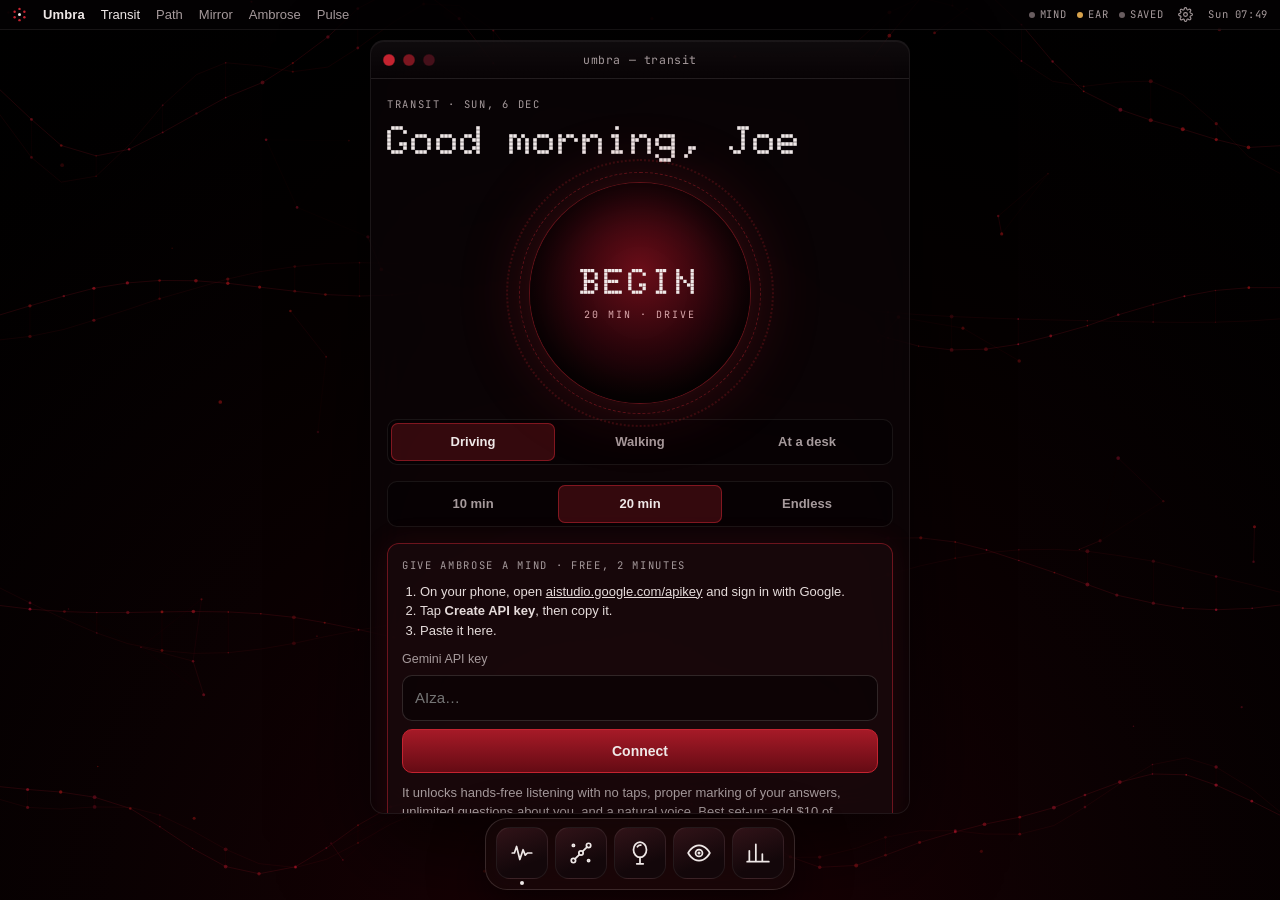
==== commit 83d729a6: "Fix iPhone listening: resume audio after mic opens, recorder fallback, gentler voice detection, leve" ====
--- a/index.html
+++ b/index.html
@@ -210,6 +210,7 @@
 .np-prompt{font-family:var(--f-mono);font-size:12px;letter-spacing:.16em;text-transform:uppercase;color:var(--ember);min-height:1em}
 .np-prompt.live{animation:pulse-t 1.1s ease-in-out infinite}
 @keyframes pulse-t{50%{opacity:.35}}
+.np-level{height:6px;max-width:260px;border-radius:3px;background:rgba(255,255,255,.08);overflow:hidden}.np-level i{display:block;height:100%;width:0;background:linear-gradient(90deg,#6d0c15,#ff5866);transition:width .08s}
 .np-grade{display:grid;grid-template-columns:1fr 1fr;gap:10px}
 .np-grade[hidden]{display:none}
 .np-grade button{height:78px;border-radius:18px;font:700 18px var(--f-body);border:1px solid var(--line-2);background:rgba(255,255,255,.05)}
@@ -275,6 +276,7 @@
     <p class="np-cap" id="np-cap"></p>
     <p class="np-heard" id="np-heard"></p>
     <p class="np-prompt" id="np-prompt"></p>
+    <div class="np-level" aria-hidden="true"><i id="np-lv"></i></div>
   </div>
   <div class="np-grade" id="np-grade" hidden><button data-g="0">Missed it</button><button data-g="1">Got it</button></div>
   <div class="np-ctl">
@@ -682,25 +684,43 @@
 const Rec={denied:false,abort:null,
   ok(){return !!(navigator.mediaDevices&&navigator.mediaDevices.getUserMedia)&&window.isSecureContext!==false&&!this.denied},
   async capture(o={}){
-    const ctx=Aud.get();if(!ctx)return null;try{await ctx.resume()}catch(e){}
+    const ctx=Aud.get();if(!ctx)return null;
     session('play-and-record');let stream;
     try{stream=await navigator.mediaDevices.getUserMedia({audio:{echoCancellation:true,noiseSuppression:true,autoGainControl:true}})}
     catch(e){session('playback');if(e&&(e.name==='NotAllowedError'||e.name==='SecurityError')){this.denied=true;status();toast('Microphone',"Safari blocked the mic. Settings › Apps › Safari › Microphone › Allow, then reload.")}return null}
+    try{await ctx.resume()}catch(e){}
+    await sleep(150);
+    if(ctx.state!=='running')return this.recordFallback(stream,o);
     const src=ctx.createMediaStreamSource(stream),proc=ctx.createScriptProcessor(4096,1,1),sink=ctx.createGain();sink.gain.value=0;src.connect(proc);proc.connect(sink);sink.connect(ctx.destination);
-    const sr=ctx.sampleRate,chunks=[],pre=[];let noise=0,nCal=0,cal=true,speech=0,silent=0,started=false,t0=performance.now(),finished=false;
+    const sr=ctx.sampleRate,chunks=[],all=[],pre=[];let noise=0,nCal=0,cal=true,speech=0,silent=0,started=false,peak=0,ticks=0,t0=performance.now(),finished=false;
     return await new Promise(resolve=>{
-      const done=keep=>{if(finished)return;finished=true;clearInterval(guard);try{proc.onaudioprocess=null;src.disconnect();proc.disconnect();sink.disconnect()}catch(e){}stream.getTracks().forEach(t=>t.stop());session('playback');this.abort=null;o.onState&&o.onState('idle');resolve(keep&&started&&chunks.length?encodeWav(chunks,sr):null)};
+      const cleanup=()=>{clearInterval(guard);try{proc.onaudioprocess=null;src.disconnect();proc.disconnect();sink.disconnect()}catch(e){}};
+      const done=keep=>{if(finished)return;finished=true;cleanup();stream.getTracks().forEach(t=>t.stop());session('playback');this.abort=null;NP.level(0);o.onState&&o.onState('idle');
+        let out=null;if(keep){if(started&&chunks.length)out=encodeWav(chunks,sr);else if(all.length&&peak>Math.max(0.004,noise*1.4))out=encodeWav(all,sr)}resolve(out)};
       this.abort=()=>done(true);
       proc.onaudioprocess=ev=>{
-        const d=ev.inputBuffer.getChannelData(0),c=new Float32Array(d);let s=0;for(let i=0;i<d.length;i++)s+=d[i]*d[i];const rms=Math.sqrt(s/d.length),ms=d.length/sr*1000;
-        Field.level(rms*5);
-        if(cal){noise+=rms;nCal++;pre.push(c);if(nCal>=3){noise/=nCal;cal=false}return}
-        const thr=Math.max(0.011,noise*2.6);
-        if(!started){pre.push(c);if(pre.length>4)pre.shift();if(rms>thr){speech+=ms;if(speech>=170){started=true;chunks.push(...pre);o.onState&&o.onState('speaking')}}else{speech=Math.max(0,speech-ms);noise=noise*0.97+rms*0.03}return}
-        chunks.push(c);if(rms>thr*0.75)silent=0;else{silent+=ms;if(silent>=(o.endSilence||1700))done(true)}
+        ticks++;const d=ev.inputBuffer.getChannelData(0),c=new Float32Array(d);let s2=0;for(let i=0;i<d.length;i++)s2+=d[i]*d[i];const rms=Math.sqrt(s2/d.length),ms=d.length/sr*1000;
+        Field.level(rms*6);NP.level(rms);if(all.length<700)all.push(c);
+        if(cal){noise+=rms;nCal++;pre.push(c);if(nCal>=2){noise/=nCal;cal=false}return}
+        peak=Math.max(peak,rms);const thr=Math.max(0.007,noise*1.9);
+        if(!started){pre.push(c);if(pre.length>5)pre.shift();if(rms>thr){speech+=ms;if(speech>=120){started=true;chunks.push(...pre);o.onState&&o.onState('speaking')}}else{speech=Math.max(0,speech-ms);noise=noise*0.97+rms*0.03}return}
+        chunks.push(c);if(rms>thr*0.7)silent=0;else{silent+=ms;if(silent>=(o.endSilence||1600))done(true)}
       };
-      const guard=setInterval(()=>{const el=performance.now()-t0;if(!started&&el>(o.maxWait||12000))done(false);if(started&&el>(o.maxLen||50000))done(true)},150);
+      const guard=setInterval(async()=>{const el=performance.now()-t0;
+        if(ticks===0&&el>1300&&!finished){finished=true;cleanup();this.abort=null;resolve(await this.recordFallback(stream,o));return}
+        if(!started&&el>(o.maxWait||12000))done(true);if(started&&el>(o.maxLen||50000))done(true)},150);
       o.onState&&o.onState('listening');
+    });
+  },
+  recordFallback(stream,o){
+    return new Promise(resolve=>{let mr,chunks=[];
+      try{mr=new MediaRecorder(stream)}catch(e){stream.getTracks().forEach(t=>t.stop());session('playback');return resolve(null)}
+      o.onState&&o.onState('fixed');
+      mr.ondataavailable=e=>{if(e.data&&e.data.size)chunks.push(e.data)};
+      mr.onstop=async()=>{stream.getTracks().forEach(t=>t.stop());session('playback');this.abort=null;o.onState&&o.onState('idle');
+        try{const buf=await new Blob(chunks,{type:mr.mimeType||'audio/mp4'}).arrayBuffer();const ctx=Aud.get();const ab=await new Promise((res,rej)=>ctx.decodeAudioData(buf,res,rej));resolve(encodeWav([ab.getChannelData(0)],ab.sampleRate))}catch(e){resolve(null)}};
+      mr.start();this.abort=()=>{if(mr.state!=='inactive')mr.stop()};
+      setTimeout(()=>{if(mr.state!=='inactive')mr.stop()},o.fixedLen||10000);
     });
   },
   stop(){this.abort&&this.abort()}
@@ -1010,7 +1030,7 @@
   start(o){
     if(this.on)return;Voice.unlock();try{navigator.storage&&navigator.storage.persist&&navigator.storage.persist()}catch(e){}
     this.o=o;this.on=true;this.i=0;this.tok++;this.paused=false;this.replay=false;this.genN=0;this.started=now();this.ev0=answers().length;
-    this.q=buildPlan(o);NP.open(o.mode);wake(true);const d=$('[data-go=transit]',$('#dock'));if(d){d.classList.remove('bounce');void d.offsetWidth;d.classList.add('bounce')}
+    this.q=buildPlan(o);NP.open(o.mode);wake(true);if(earMode()==='none')toast('Ears off',S.set.key?(Rec.denied?'Mic blocked: Settings › Apps › Safari › Microphone › Allow, then reload.':'Gemini key missing or paused. Check the gear icon.'):'Add the Gemini key on Transit so Ambrose can hear you.');const d=$('[data-go=transit]',$('#dock'));if(d){d.classList.remove('bounce');void d.offsetWidth;d.classList.add('bounce')}
     this.run();
   },
   async run(){
@@ -1031,7 +1051,7 @@
     const chk=()=>tok===this.tok&&this.on;
     if(mode==='rec'){
       NP.prompt('Listening…',true);this.listening=true;
-      const wav=await Rec.capture({maxWait,onState:s=>{if(s==='speaking')NP.prompt('Hearing you… (tap when done)',true)}});
+      const wav=await Rec.capture({maxWait,fixedLen:Math.min(maxWait,14000),onState:s=>{if(s==='speaking')NP.prompt('Hearing you… tap when done',true);if(s==='fixed')NP.prompt('Speak now… tap when done',true)}});
       this.listening=false;NP.prompt('');if(!chk())return null;return wav?{wav}:null;
     }
     if(WebRec.needTap){const ok=await this.waitTap(tok,maxWait);if(!ok)return null}
@@ -1091,7 +1111,7 @@
         await say((attempt?'Again. ':pick(['Question.','Tell me.',"Here's one.",'Go on then.'])+' ')+c.q);
         if(earMode()==='none'){await say(pick(['Answer out loud.','Say it out loud.','Out loud. Go.']));NP.prompt('Think…',true);await wait(S.set.think*1000);NP.prompt('');break}
         const h=await this.hear(tok,S.set.think*1000+8000);chk();
-        if(!h)break;
+        if(!h){await say("I didn't hear you. Here it is.");break}
         let g,cmd='none';
         NP.prompt('Ambrose is weighing that…',true);
         if(h.wav){try{const r=await gradeAudio(c,h.wav);chk();NP.heard(r.heard||'');cmd=String(r.command||'none');g={score:clamp(+r.score||0,0,1),say:String(r.say||''),fact:String(r.fact||''),heard:String(r.heard||'')};if(!g.heard&&cmd==='none'){NP.prompt('');await say(pick(["I didn't catch that.","Road noise. I lost you."]));break}}
@@ -1116,7 +1136,7 @@
       for(let attempt=0;attempt<3;attempt++){
         await say((attempt?'Again. ':'')+seg.q);if(!attempt)rememberAsked(seg.q);
         if(earMode()==='none')break;
-        const h=await this.hear(tok,22000);chk();if(!h)break;
+        const h=await this.hear(tok,22000);chk();if(!h){await say("I didn't hear anything. Speak up, nearer the phone. I'll ask again later.");if(!S.unans.some(u=>u.q===seg.q))S.unans.push({id:uid(),q:seg.q,t:now()});touch('s');return}
         NP.prompt('Ambrose is filing that…',true);let r;
         if(h.wav){try{r=await absorbAudio(seg.q,h.wav);chk();NP.heard(r.heard)}catch(e){if(e==='stop')throw e;handleAIErr(e);NP.prompt('');await say("I couldn't make that out. I'll ask again later.");break}
           if(!r.heard&&r.command==='none'){NP.prompt('');await say("I didn't catch that.");break}}
@@ -1170,7 +1190,8 @@
   promptText(){const p=$('#np-prompt');return p?p.textContent:''},
   progress(i,n,inf){$('#np-bar').style.width=inf?'100%':Math.round(100*i/Math.max(1,n))+'%'},
   paused(b){$('#np-pp').innerHTML=b?'<path d="M7 5l12 7-12 7z"/>':'<path d="M8 5v14M16 5v14"/>';if(b)this.prompt('Paused. Tap to resume');else if(this.promptText().indexOf('Paused')===0)this.prompt('')},
-  grade(b){$('#np-grade').hidden=!b}
+  grade(b){$('#np-grade').hidden=!b},
+  level(v){const e=$('#np-lv');if(e)e.style.width=Math.min(100,Math.round(v*900))+'%'}
 };
 
 /* ================= EXPORT ================= */
@@ -1321,7 +1342,8 @@
 const micBtn=id=>canDictate()?`<button class="btn" data-act="mic" data-target="${id}">${MIC} Speak</button>`:'';
 function aInterview(){
   const q=curIQ();
-  return `<div class="card hot"><p class="eyebrow">Ambrose asks</p><p class="q-big" style="margin-top:8px">${esc(q)}</p>
+  return `<button class="btn red full" style="min-height:56px;font-size:16px" data-act="deepscan">${MIC} Talk to Ambrose out loud</button><p class="small muted">Two-way voice: he asks, you answer out loud, he follows up. Say stop when you're done. Below is the typed version.</p>
+<div class="card hot"><p class="eyebrow">Ambrose asks</p><p class="q-big" style="margin-top:8px">${esc(q)}</p>
 <label class="lab" for="iq-ans" style="margin-top:12px">Type it, or tap Speak</label><textarea id="iq-ans" placeholder="Say it how you'd say it out loud."></textarea>
 <div class="row" style="margin-top:8px">${micBtn('iq-ans')}<button class="btn red grow" data-act="iq-send">Give it to Ambrose</button><button class="btn ghost" data-act="iq-skip">Skip</button></div>
 ${S.lastReact?`<p style="margin-top:12px;font-style:italic;color:#e9c9cc">${esc(S.lastReact)}</p>`:''}</div>
@@ -1488,7 +1510,7 @@
   case 'test-ear':{const out=$('#ear-test');const m=earMode();if(m==='none'){if(out)out.textContent='No way to listen on this page yet. Add the key, or open it in a Safari tab.';break}
     Aud.unlock();if(out)out.textContent='Say something…';
     if(m==='web'){const t=await WebRec.listen({maxWait:8000,fromTap:true,onHeard:x=>{if(out)out.textContent='Heard: '+x}});if(out)out.textContent=t?'Heard: “'+t+'”. Ambrose can hear you.':"Heard nothing. Check Siri & Dictation is on, and Safari's microphone permission."}
-    else{const wav=await Rec.capture({maxWait:8000});if(!wav){if(out)out.textContent=Rec.denied?'Microphone blocked. Settings › Apps › Safari › Microphone › Allow.':'Heard nothing. Speak a little louder.';break}
+    else{const wav=await Rec.capture({maxWait:8000,fixedLen:6000,onState:s=>{if(out&&s==='speaking')out.textContent='Hearing you… keep going, then stop';if(out&&s==='fixed')out.textContent='Recording 6 seconds… say something'}});if(!wav){if(out)out.textContent=Rec.denied?'Microphone blocked. Settings › Apps › Safari › Microphone › Allow.':'Heard nothing. Speak a little louder.';break}
       if(out)out.textContent='Got it, transcribing…';try{const r=await Gem.json('Transcribe the attached recording verbatim. Reply with only JSON: {"text":"…"}',{audio:wav});if(out)out.textContent='Heard: “'+String(r&&r.text||'')+'”. Ambrose can hear you.'}catch(e){handleAIErr(e);if(out)out.textContent='Recorded fine, but Gemini didn\'t answer. Check the key.'}}
     break}
   case 'reset':if(!resetArmed){resetArmed=true;openSheet('settings',vSettings(),true);break}
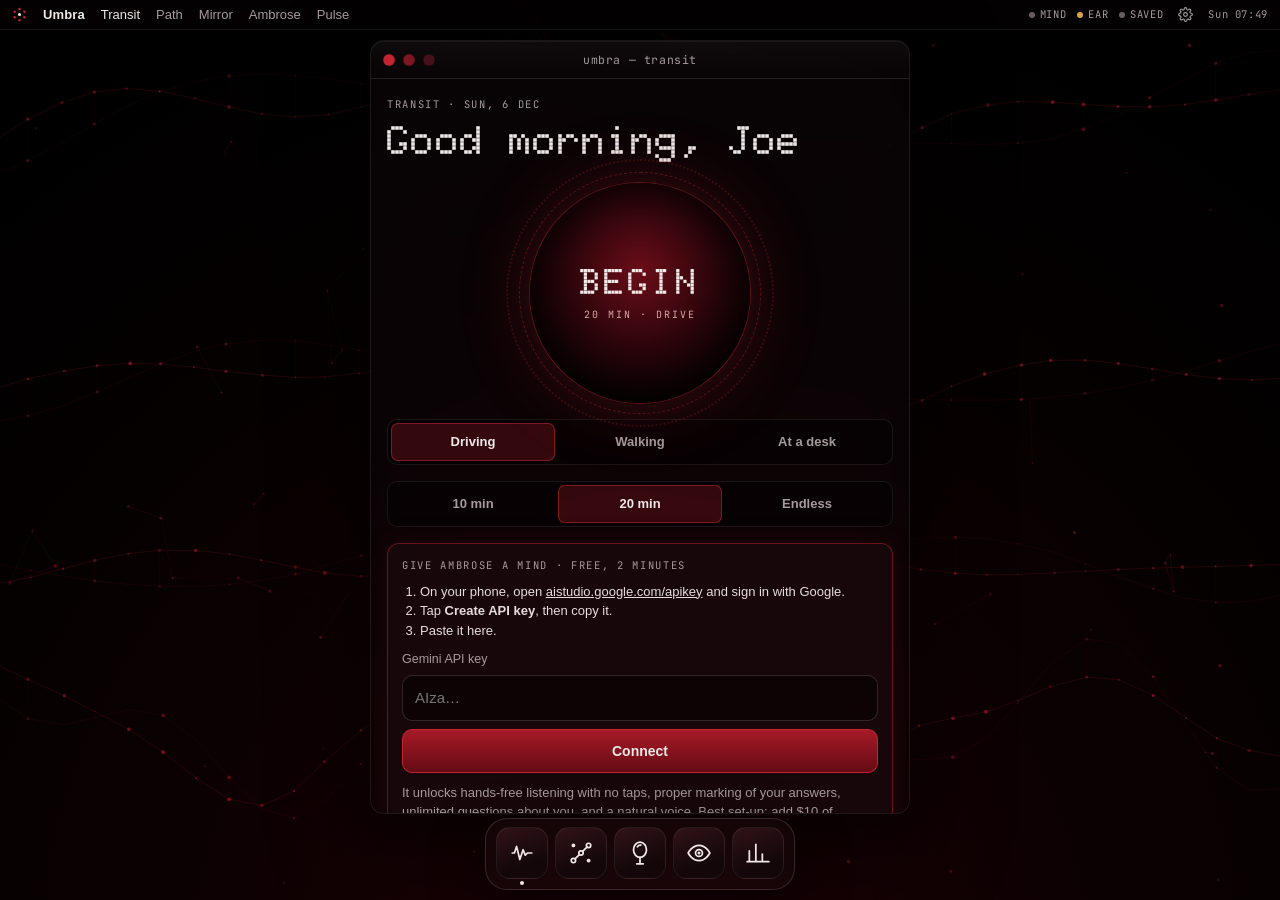
==== commit ee657efa: "Show Google's exact error, fall back across models, add Check Ambrose's mind Co-Authored-By: Claude " ====
--- a/index.html
+++ b/index.html
@@ -611,7 +611,8 @@
     if(body){const d=ymd(now());if(!S.usage||S.usage.d!==d)S.usage={d,n:0};S.usage.n++;touch('s')}
     const r=await fetch(G+path,{method:body?'POST':'GET',headers:Object.assign({'x-goog-api-key':S.set.key},body?{'Content-Type':'application/json'}:{}),body:body?JSON.stringify(body):undefined});
     if(!r.ok){let msg='';try{msg=(await r.json()).error.message||''}catch(e){}
-      const code=r.status===429?'rate_limited':(r.status===400&&/api key/i.test(msg))||r.status===401||r.status===403?'bad_key':r.status===400?'bad_request':r.status===404?'no_model':'upstream_error';
+      const low=String(msg).toLowerCase();
+      const code=/credit|prepay|billing|spend cap|spending cap|payment/.test(low)?'billing':r.status===429?'rate_limited':(r.status===400&&/api key/i.test(msg))||r.status===401||r.status===403?'bad_key':r.status===400?'bad_request':r.status===404?'no_model':'upstream_error';
       throw {code,message:msg,status:r.status}}
     return r.json();
   },
@@ -632,8 +633,20 @@
   async json(prompt,o={}){
     const parts=[{text:prompt}];if(o.audio)parts.push({inline_data:{mime_type:'audio/wav',data:o.audio}});
     const body={systemInstruction:{parts:[{text:PERSONA()}]},contents:[{role:'user',parts}],generationConfig:{responseMimeType:'application/json',temperature:o.temp||0.8}};
-    try{return this.parse(this.text(await this.req('/models/'+this.m(o.tier||'quick')+':generateContent',body)))}
-    catch(e){if(e&&e.code==='rate_limited'&&(o.tier||'quick')!=='quick')return this.json(prompt,Object.assign({},o,{tier:'quick'}));if(e&&e.code==='no_model'&&S.set.models){S.set.models=null;await this.setup().catch(()=>{});return this.parse(this.text(await this.req('/models/'+this.m(o.tier||'quick')+':generateContent',body)))}throw e}
+    const tier=o.tier||'quick',first=this.m(tier);
+    const run=async model=>this.parse(this.text(await this.req('/models/'+model+':generateContent',body)));
+    try{return await run(first)}
+    catch(e){
+      if(e&&e.code==='rate_limited'&&tier!=='quick')return this.json(prompt,Object.assign({},o,{tier:'quick'}));
+      if(e&&['bad_request','no_model','upstream_error'].includes(e.code)){
+        for(const m of ['gemini-flash-lite-latest','gemini-flash-latest','gemini-2.5-flash-lite','gemini-2.5-flash']){
+          if(m===first)continue;
+          try{const out=await run(m);S.set.models=Object.assign({},S.set.models||{},{[tier]:m});touch('s');return out}
+          catch(e2){if(e2&&['rate_limited','billing','bad_key'].includes(e2.code))throw e2}
+        }
+      }
+      throw e;
+    }
   },
   async chat(system,turns,tier='main'){
     const contents=[];turns.forEach(t=>{const role=t.role==='assistant'?'model':'user';const last=contents[contents.length-1];if(last&&last.role===role)last.parts[0].text+='\n'+t.content;else contents.push({role,parts:[{text:t.content}]})});
@@ -656,7 +669,8 @@
 const AI=()=>Gem.ready();
 function handleAIErr(e){
   const c=e&&e.code;
-  if(c==='bad_key'){toast('Ambrose',"Google rejected the key. Check it under the gear icon.")}
+  if(c==='billing'){Gem.cool=now()+5*60e3;status();toast('Gemini billing',"Google won't run requests until there's credit. AI Studio › Billing › add credit (e.g. $10). It said: "+String(e.message||'').slice(0,140))}
+  else if(c==='bad_key'){toast('Ambrose',"Google rejected the key. Check it under the gear icon.")}
   else if(c==='rate_limited'){Gem.cool=now()+10*60e3;status();toast('Ambrose',"Gemini allowance or credit used up. I'll mark you myself and try again in ten minutes.")}
   else if(c==='refused'){}
   else if(c&&c!=='invalid_json'){Gem.cool=now()+60e3;status()}
@@ -1435,6 +1449,7 @@
 <div><label class="lab" for="set-rate">Phone voice pace <span class="num">${S.set.rate.toFixed(2)}</span></label><input type="range" id="set-rate" min="0.7" max="1.3" step="0.02" value="${S.set.rate}"></div>
 <div><label class="lab" for="set-think">Thinking time when he can't hear you <span class="num">${S.set.think}s</span></label><input type="range" id="set-think" min="3" max="15" step="1" value="${S.set.think}"></div>
 <div class="row"><button class="btn red grow" data-act="test-voice">Hear Ambrose</button><button class="btn grow" data-act="test-ear">Test my mic</button></div>
+<button class="btn full" data-act="test-mind">Check Ambrose\'s mind (Gemini)</button>
 <p class="small muted" id="ear-test"></p>
 <hr class="sep">
 <div class="card"><h3>Wipe everything</h3><p class="small muted" style="margin:4px 0 10px">Progress, brain and settings on this phone. Save a backup first if you want to keep it.</p><button class="btn full" data-act="reset">${resetArmed?'Tap again to wipe for good':'Wipe all data'}</button></div>`;
@@ -1507,11 +1522,14 @@
   case 'set-voice':S.set.voice=el.dataset.v;touch('s');openSheet('settings',vSettings(),true);render();break;
   case 'set-gv':S.set.gv=el.dataset.v;Voice.cache.clear();touch('s');openSheet('settings',vSettings(),true);break;
   case 'test-voice':{Voice.stop();Voice.unlock();Voice.say(`Hello, ${S.name}. I've been looking forward to this. I already know more about you than you'd expect, and by the end, I'll know the rest.`).catch(()=>{});break}
+  case 'test-mind':{const out=$('#ear-test');if(!S.set.key){if(out)out.textContent='No key yet. Paste it in the Mind box above.';break}if(out)out.textContent='Asking Gemini…';Gem.cool=0;
+    try{const r=await Gem.json('Reply with only JSON: {"ok": true}');if(out)out.textContent=r&&r.ok?'Mind OK. Gemini is answering ('+Gem.m('quick')+').':'Gemini answered oddly: '+JSON.stringify(r).slice(0,80)}
+    catch(e){if(out)out.textContent='Google refused: '+(e&&e.status?e.status+' ':'')+(e&&(e.message||e.code)||'no reply')}status();break}
   case 'test-ear':{const out=$('#ear-test');const m=earMode();if(m==='none'){if(out)out.textContent='No way to listen on this page yet. Add the key, or open it in a Safari tab.';break}
     Aud.unlock();if(out)out.textContent='Say something…';
     if(m==='web'){const t=await WebRec.listen({maxWait:8000,fromTap:true,onHeard:x=>{if(out)out.textContent='Heard: '+x}});if(out)out.textContent=t?'Heard: “'+t+'”. Ambrose can hear you.':"Heard nothing. Check Siri & Dictation is on, and Safari's microphone permission."}
     else{const wav=await Rec.capture({maxWait:8000,fixedLen:6000,onState:s=>{if(out&&s==='speaking')out.textContent='Hearing you… keep going, then stop';if(out&&s==='fixed')out.textContent='Recording 6 seconds… say something'}});if(!wav){if(out)out.textContent=Rec.denied?'Microphone blocked. Settings › Apps › Safari › Microphone › Allow.':'Heard nothing. Speak a little louder.';break}
-      if(out)out.textContent='Got it, transcribing…';try{const r=await Gem.json('Transcribe the attached recording verbatim. Reply with only JSON: {"text":"…"}',{audio:wav});if(out)out.textContent='Heard: “'+String(r&&r.text||'')+'”. Ambrose can hear you.'}catch(e){handleAIErr(e);if(out)out.textContent='Recorded fine, but Gemini didn\'t answer. Check the key.'}}
+      if(out)out.textContent='Got it, transcribing…';try{const r=await Gem.json('Transcribe the attached recording verbatim. Reply with only JSON: {"text":"…"}',{audio:wav});if(out)out.textContent='Heard: “'+String(r&&r.text||'')+'”. Ambrose can hear you.'}catch(e){handleAIErr(e);if(out)out.textContent='Your mic works. Google refused the request: '+(e&&(e.message||e.code)||'no reply')}}
     break}
   case 'reset':if(!resetArmed){resetArmed=true;openSheet('settings',vSettings(),true);break}
     {const key=S.set.key,models=S.set.models;S=DEF_S();D=DEF_D();B=DEF_B();fix();S.set.key=key;S.set.models=models;touch('sdb');resetArmed=false;closeSheet();render();toast('Umbra','Everything wiped. Ambrose has forgotten you. For now.')}break;
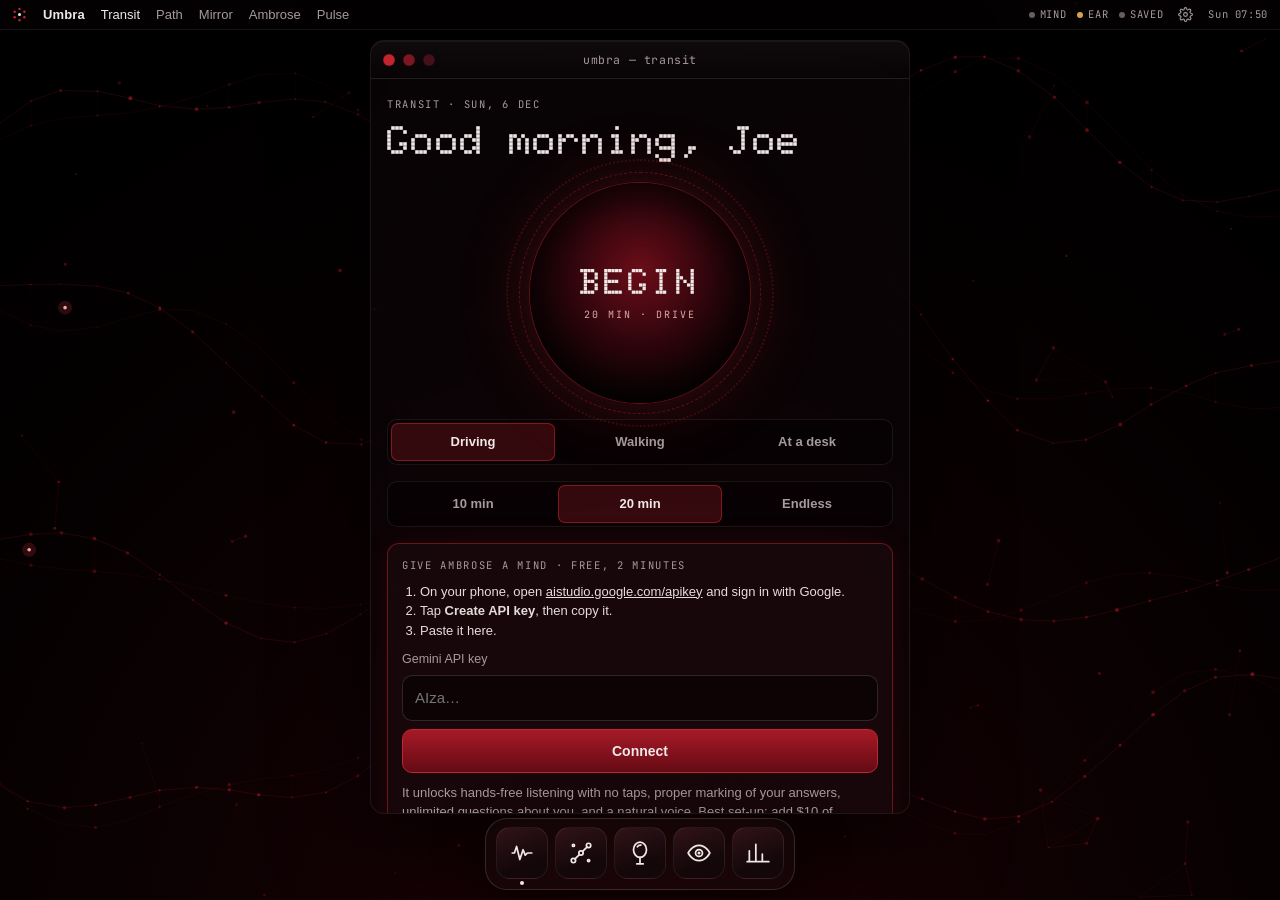
==== commit d5398e72: "Voice: play through the speaker, never freeze on a silent line - Natural voice plays through a media" ====
--- a/index.html
+++ b/index.html
@@ -578,7 +578,7 @@
 
 /* ================= STATE (on this device) ================= */
 const DEF_S=()=>({v:2,upd:0,name:'Joe',cards:{},heard:{},watched:{},ev:[],agg:{mode:{},tod:{},kind:{},days:{},mins:0,sessions:0},pending:[],asked:[],unans:[],chat:[],curIQ:'',iqQ:[],lastReact:'',lastBackup:0,lastCheck:0,lastPatternRun:0,moodN:0,taught:{},
-  set:{key:'',ear:'auto',voice:'device',gv:'Enceladus',dv:'',rate:0.92,pitch:0.8,think:7,mode:'drive',len:'20',primer:false,models:null}});
+  set:{key:'',ear:'auto',voice:'natural',gv:'Enceladus',dv:'',rate:0.92,pitch:0.8,think:7,mode:'drive',len:'20',primer:false,models:null}});
 const DEF_D=()=>({upd:0,ai:[]});
 const DEF_B=()=>({upd:0,core:{profile:'',learning:'',focus:'',hyp:[],mirror:'',concernAt:0},facts:[],field:[],qa:[],moods:[],patterns:[],missions:[],applied:[]});
 function readLS(k){try{return JSON.parse(localStorage.getItem(k))}catch(e){return null}}
@@ -587,6 +587,7 @@
 function fix(){
   const d=DEF_S();
   S.set=Object.assign(d.set,S.set||{}); S.agg=Object.assign(d.agg,S.agg||{});
+  if(!S.set.vmig){S.set.vmig=1;S.set.voice='natural'}
   ['mode','tod','kind','days'].forEach(k=>{if(!S.agg[k]||typeof S.agg[k]!=='object')S.agg[k]={}});
   ['cards','heard','watched','taught'].forEach(k=>{if(!S[k]||typeof S[k]!=='object'||Array.isArray(S[k]))S[k]={}});
   ['ev','pending','asked','unans','chat','iqQ'].forEach(k=>{if(!Array.isArray(S[k]))S[k]=[]});
@@ -607,14 +608,18 @@
 const Gem={cool:0,ttsOff:0,
   ready(){return !!S.set.key&&now()>this.cool},
   m(t){const ms=S.set.models||{};return ms[t]||(t==='quick'?'gemini-flash-lite-latest':'gemini-flash-latest')},
-  async req(path,body){
+  async req(path,body,ms){
     if(body){const d=ymd(now());if(!S.usage||S.usage.d!==d)S.usage={d,n:0};S.usage.n++;touch('s')}
-    const r=await fetch(G+path,{method:body?'POST':'GET',headers:Object.assign({'x-goog-api-key':S.set.key},body?{'Content-Type':'application/json'}:{}),body:body?JSON.stringify(body):undefined});
-    if(!r.ok){let msg='';try{msg=(await r.json()).error.message||''}catch(e){}
-      const low=String(msg).toLowerCase();
-      const code=/credit|prepay|billing|spend cap|spending cap|payment/.test(low)?'billing':r.status===429?'rate_limited':(r.status===400&&/api key/i.test(msg))||r.status===401||r.status===403?'bad_key':r.status===400?'bad_request':r.status===404?'no_model':'upstream_error';
-      throw {code,message:msg,status:r.status}}
-    return r.json();
+    const ac=window.AbortController?new AbortController():null;const tm=ac?setTimeout(()=>{try{ac.abort()}catch(e){}},ms||(body?30000:15000)):0;
+    try{
+      const r=await fetch(G+path,{method:body?'POST':'GET',headers:Object.assign({'x-goog-api-key':S.set.key},body?{'Content-Type':'application/json'}:{}),body:body?JSON.stringify(body):undefined,signal:ac?ac.signal:undefined});
+      if(!r.ok){let msg='';try{msg=(await r.json()).error.message||''}catch(e){}
+        const low=String(msg).toLowerCase();
+        const code=/credit|prepay|billing|spend cap|spending cap|payment/.test(low)?'billing':r.status===429?'rate_limited':(r.status===400&&/api key/i.test(msg))||r.status===401||r.status===403?'bad_key':r.status===400?'bad_request':r.status===404?'no_model':'upstream_error';
+        throw {code,message:msg,status:r.status}}
+      return await r.json();
+    }catch(e){if(e&&e.code)throw e;throw {code:ac&&ac.signal.aborted?'timeout':'network',message:String((e&&e.message)||e)}}
+    finally{clearTimeout(tm)}
   },
   async setup(){
     const j=await this.req('/models?pageSize=300');const names=(j.models||[]).filter(m=>(m.supportedGenerationMethods||[]).includes('generateContent')).map(m=>m.name.replace(/^models\//,''));
@@ -659,8 +664,10 @@
     const model=(S.set.models||{}).tts;if(!model)throw {code:'no_model'};
     const style='a quiet, slow, softly spoken British man: calm, precise, unnervingly attentive, faintly menacing in his calm but warm underneath';
     let j;
-    try{j=await this.req('/models/'+model+':generateContent',{contents:[{role:'user',parts:[{text,speech_metadata:{style}}]}],generationConfig:{responseModalities:['AUDIO'],speechConfig:{voiceConfig:{voice:S.set.gv}}}})}
-    catch(e){if(e.code!=='bad_request')throw e;j=await this.req('/models/'+model+':generateContent',{contents:[{role:'user',parts:[{text:`Read this aloud as ${style}: ${text}`}]}],generationConfig:{responseModalities:['AUDIO'],speechConfig:{voiceConfig:{prebuiltVoiceConfig:{voiceName:S.set.gv}}}}})}
+    const alt=()=>this.req('/models/'+model+':generateContent',{contents:[{role:'user',parts:[{text:`Read this aloud as ${style}: ${text}`}]}],generationConfig:{responseModalities:['AUDIO'],speechConfig:{voiceConfig:{prebuiltVoiceConfig:{voiceName:S.set.gv}}}}},25000);
+    if(Gem.ttsAlt)j=await alt();
+    else{try{j=await this.req('/models/'+model+':generateContent',{contents:[{role:'user',parts:[{text,speech_metadata:{style}}]}],generationConfig:{responseModalities:['AUDIO'],speechConfig:{voiceConfig:{voice:S.set.gv}}}},25000)}
+      catch(e){if(e.code!=='bad_request')throw e;j=await alt();Gem.ttsAlt=true}}
     const parts=(j.candidates&&j.candidates[0]&&j.candidates[0].content&&j.candidates[0].content.parts)||[];
     const p=parts.find(x=>x.inlineData||x.inline_data);if(!p)throw {code:'upstream_error',message:'no audio'};
     const d=p.inlineData||p.inline_data;return {data:d.data,mime:d.mimeType||d.mime_type||''};
@@ -672,7 +679,7 @@
   if(c==='billing'){Gem.cool=now()+5*60e3;status();toast('Gemini billing',"Google won't run requests until there's credit. AI Studio › Billing › add credit (e.g. $10). It said: "+String(e.message||'').slice(0,140))}
   else if(c==='bad_key'){toast('Ambrose',"Google rejected the key. Check it under the gear icon.")}
   else if(c==='rate_limited'){Gem.cool=now()+10*60e3;status();toast('Ambrose',"Gemini allowance or credit used up. I'll mark you myself and try again in ten minutes.")}
-  else if(c==='refused'){}
+  else if(c==='refused'||c==='timeout'||c==='network'){}
   else if(c&&c!=='invalid_json'){Gem.cool=now()+60e3;status()}
 }
 
@@ -866,47 +873,88 @@
 const NOVELTY=/(compact|novelty|whisper|bells|bubbles|cellos|zarvox|trinoids|albert|bad news|good news|jester|organ|superstar|wobble|boing|deranged|hysterical|bahh|grandpa|grandma|rocko|shelley|sandy|flo\b|eddy)/i;
 function rankVoices(vs){return vs.filter(v=>/^en/i.test(v.lang)).map(v=>{const n=v.name;let s=0;if(/premium/i.test(n))s+=50;if(/enhanced|neural|natural|online/i.test(n))s+=35;if(/siri/i.test(n))s+=18;if(/en[-_]GB/i.test(v.lang))s+=22;if(MALE.test(n))s+=18;if(/google uk english male/i.test(n))s+=30;if(NOVELTY.test(n))s-=90;return {v,s}}).sort((a,b)=>b.s-a.s).map(x=>x.v)}
 function chunk(text){const parts=String(text).match(/[^.!?]+[.!?]+["'”’)]*\s*|[^.!?]+$/g)||[text];const out=[];let cur='';parts.forEach(p=>{if((cur+p).length>190&&cur){out.push(cur.trim());cur=p}else cur+=p});if(cur.trim())out.push(cur.trim());return out}
-const Voice={voices:[],tok:0,cache:new Map(),src:null,
+let SILENT_URL='';
+function silentURL(){if(!SILENT_URL){try{SILENT_URL=URL.createObjectURL(new Blob([wavFromPCM16(new Int16Array(8000),8000)],{type:'audio/wav'}))}catch(e){}}return SILENT_URL}
+const Voice={voices:[],tok:0,cache:new Map(),src:null,el:null,busy:false,webOK:false,webFails:0,webDead:false,cur:null,
   hasWeb:()=>'speechSynthesis' in window,
-  engine(){return S.set.voice==='natural'&&AI()&&(S.set.models||{}).tts&&now()>Gem.ttsOff?'gemini':'web'},
+  engine(){const g=AI()&&(S.set.models||{}).tts&&now()>Gem.ttsOff;return g&&(S.set.voice==='natural'||this.webDead)?'gemini':'web'},
   loadVoices(){if(!this.hasWeb())return;try{const v=speechSynthesis.getVoices();if(v&&v.length)this.voices=rankVoices(v)}catch(e){}},
   pick(){return this.voices.find(v=>v.voiceURI===S.set.dv)||this.voices[0]||null},
-  unlock(){Aud.unlock();if(!this.hasWeb())return;try{const u=new SpeechSynthesisUtterance(' ');u.volume=0;speechSynthesis.speak(u)}catch(e){}},
+  media(){if(!this.el){const a=new Audio();a.setAttribute('playsinline','');a.setAttribute('webkit-playsinline','');a.preload='auto';this.el=a}return this.el},
+  // Must run inside a tap. Unlocks the speaker element, Web Audio and the phone voice.
+  unlock(){Aud.unlock();session('playback');
+    const a=this.media();try{if(!this.busy){a.loop=false;a.src=silentURL();a.volume=1;const p=a.play();p&&p.catch(()=>{})}}catch(e){}
+    if(!this.hasWeb())return;try{speechSynthesis.cancel();if(speechSynthesis.paused)speechSynthesis.resume();const u=new SpeechSynthesisUtterance(' ');u.volume=0;speechSynthesis.speak(u)}catch(e){}},
+  // Quiet loop while a session runs: keeps iPhone audio in "playback" (speaker, ignores silent switch) and the app alive when locked.
+  keep(on){const a=this.media();try{if(on){if(this.busy)return;a.loop=true;if(a.src!==silentURL())a.src=silentURL();const p=a.play();p&&p.catch(()=>{})}else if(!this.busy){a.pause();a.loop=false}}catch(e){}},
   prefetch(text){if(this.engine()!=='gemini'||!text)return;text=nm(text);if(this.cache.has(text))return;const p=Gem.speak(text).catch(e=>{this.cache.delete(text);throw e});p.catch(()=>{});this.cache.set(text,p);if(this.cache.size>8)this.cache.delete(this.cache.keys().next().value)},
   async say(text,next){
     text=nm(text);const tok=this.tok;NP.cap(text);
     if(this.engine()==='gemini'){
+      let a=null;
       try{let p=this.cache.get(text);if(!p){p=Gem.speak(text);this.cache.set(text,p)}if(next)this.prefetch(next);
-        const a=await p;this.cache.delete(text);if(tok!==this.tok)throw 'stop';await this.playAudio(a,tok);if(tok!==this.tok)throw 'stop';return}
-      catch(e){if(e==='stop'||tok!==this.tok)throw 'stop';Gem.ttsOff=now()+(e&&e.code==='rate_limited'?6*3600e3:600e3);toast('Voice',"Natural voice unavailable right now. Using the phone's voice.")}
+        a=await p;this.cache.delete(text);if(tok!==this.tok)throw 'stop'}
+      catch(e){if(e==='stop'||tok!==this.tok)throw 'stop';this.cache.delete(text);const c=e&&e.code;Gem.ttsOff=now()+(c==='rate_limited'?6*3600e3:c==='billing'?3600e3:c==='timeout'||c==='network'?120e3:600e3);toast('Voice',c==='billing'?"Natural voice needs Gemini credit. Using the phone's voice.":"Natural voice unavailable right now. Using the phone's voice.");a=null}
+      if(a){
+        try{await this.playMedia(a,tok);if(tok!==this.tok)throw 'stop';return}
+        catch(e){if(e==='stop'||tok!==this.tok)throw 'stop'}
+        try{await this.playCtx(a,tok);if(tok!==this.tok)throw 'stop';return}
+        catch(e){if(e==='stop'||tok!==this.tok)throw 'stop'}
+      }
     }
     return this.sayWeb(text,tok);
   },
-  async playAudio(a,tok){
+  toWav(a){let bytes=b64ToBytes(a.data);const isWav=bytes[0]===82&&bytes[1]===73&&bytes[2]===70&&bytes[3]===70;
+    if(!isWav){const rate=+((String(a.mime).match(/rate=(\d+)/)||[])[1]||24000);const pcm=new Int16Array(bytes.buffer,bytes.byteOffset,Math.floor(bytes.length/2));bytes=wavFromPCM16(pcm,rate)}return bytes},
+  // Speaker via a media element: loud, ignores the silent switch, works with the screen locked.
+  async playMedia(a,tok){
+    const url=URL.createObjectURL(new Blob([this.toWav(a)],{type:'audio/wav'}));const el=this.media();this.busy=true;
+    try{
+      await new Promise((res,rej)=>{let iv=0,ok=false;
+        const off=()=>{clearInterval(iv);el.onended=null;el.onerror=null;Field.energy=0};
+        el.onended=()=>{off();res()};el.onerror=()=>{off();rej({code:'play_failed'})};
+        el.loop=false;el.src=url;el.volume=1;
+        const p=el.play();if(p&&p.then)p.then(()=>{ok=true}).catch(e=>{off();rej({code:'play_failed',message:String((e&&e.message)||e)})});else ok=true;
+        Field.energy=0.8;let el0=0;
+        iv=setInterval(()=>{if(tok!==this.tok){try{el.pause()}catch(e){}off();res();return}
+          if(!el.paused){el0=0;Field.level(0.2+Math.random()*0.5);if(Math.random()<0.25)Field.kick()}
+          else if(!Sess.paused&&!ok){el0+=90;if(el0>4000){off();rej({code:'play_failed',message:'never started'})}}},90);
+      });
+    }finally{this.busy=false;setTimeout(()=>URL.revokeObjectURL(url),1000);if(Sess.on)this.keep(true)}
+  },
+  async playCtx(a,tok){
     const ctx=Aud.get();try{await ctx.resume()}catch(e){}
-    let bytes=b64ToBytes(a.data);const isWav=bytes[0]===82&&bytes[1]===73&&bytes[2]===70&&bytes[3]===70;
-    if(!isWav){const rate=+((a.mime.match(/rate=(\d+)/)||[])[1]||24000);const pcm=new Int16Array(bytes.buffer,bytes.byteOffset,Math.floor(bytes.length/2));bytes=wavFromPCM16(pcm,rate)}
+    const bytes=this.toWav(a);
     const buf=await new Promise((res,rej)=>ctx.decodeAudioData(bytes.buffer.slice(0),res,rej));
     return new Promise(res=>{const s=ctx.createBufferSource();s.buffer=buf;const an=ctx.createAnalyser();an.fftSize=512;s.connect(an);an.connect(ctx.destination);this.src=s;Field.energy=0.8;
       const arr=new Float32Array(an.fftSize);const iv=setInterval(()=>{an.getFloatTimeDomainData(arr);let q=0;for(let i=0;i<arr.length;i++)q+=arr[i]*arr[i];const r=Math.sqrt(q/arr.length);Field.level(r*4);if(r>0.12)Field.kick();if(tok!==this.tok){try{s.stop()}catch(e){}}},70);
       s.onended=()=>{clearInterval(iv);Field.energy=0;this.src=null;res()};s.start(0)});
   },
+  // Text on screen for reading time, used if the phone voice won't start, so the session never freezes.
+  async silentRead(text,tok){NP.cap(text);let left=Math.min(14000,1200+words(text)*280);while(left>0){await sleep(100);if(tok!==this.tok)throw 'stop';if(!Sess.paused)left-=100}},
+  warned:0,
+  warnMute(){if(now()-this.warned<120e3)return;this.warned=now();toast('Voice',"The phone voice won't start. Turn Silent mode off, turn the volume up, then tap the gear › Hear Ambrose.")},
   sayWeb(text,tok){
-    if(!this.hasWeb())return sleep(Math.min(12000,380*words(text))).then(()=>{if(tok!==this.tok)throw 'stop'});
+    if(!this.hasWeb()||this.webDead)return this.silentRead(text,tok);
     const parts=chunk(text);
     return new Promise((res,rej)=>{let i=0;const v=this.pick();
       const next=()=>{if(tok!==this.tok){Field.energy=0;return rej('stop')}if(i>=parts.length){Field.energy=0;return res()}
-        const txt=parts[i++];const u=new SpeechSynthesisUtterance(txt);if(v){u.voice=v;u.lang=v.lang}else u.lang='en-GB';u.rate=S.set.rate;u.pitch=S.set.pitch;let done=false;
-        const fin=()=>{if(done)return;done=true;setTimeout(next,140)};
-        u.onstart=()=>{Field.energy=1;NP.cap(txt)};u.onboundary=()=>Field.kick();u.onend=fin;
-        u.onerror=ev=>{if(ev&&(ev.error==='interrupted'||ev.error==='canceled')){done=true;Field.energy=0;return rej('stop')}fin()};
-        try{speechSynthesis.speak(u)}catch(e){fin()}
-        setTimeout(()=>{if(!done&&!speechSynthesis.speaking&&!speechSynthesis.pending&&!Sess.paused)fin()},Math.max(4000,txt.length*140));
+        const txt=parts[i++];const u=new SpeechSynthesisUtterance(txt);this.cur=u;if(v){u.voice=v;u.lang=v.lang}else u.lang='en-GB';u.rate=S.set.rate;u.pitch=S.set.pitch;u.volume=1;
+        let done=false,started=false,el=0;const cap=Math.max(7000,txt.length*95/Math.max(0.5,S.set.rate||1)+4000);
+        const fin=()=>{if(done)return;done=true;clearInterval(iv);setTimeout(next,140)};
+        u.onstart=()=>{started=true;this.webOK=true;this.webFails=0;Field.energy=1;NP.cap(txt)};u.onboundary=()=>Field.kick();u.onend=fin;
+        u.onerror=ev=>{if(done)return;if(tok!==this.tok){done=true;clearInterval(iv);Field.energy=0;return rej('stop')}fin()};
+        const iv=setInterval(()=>{if(done){clearInterval(iv);return}if(tok!==this.tok){done=true;clearInterval(iv);Field.energy=0;return rej('stop')}if(Sess.paused)return;el+=250;
+          if(!started&&el>=3500){done=true;clearInterval(iv);this.webFails++;try{speechSynthesis.cancel()}catch(e){}
+            if(this.webFails>=2&&!this.webOK)this.webDead=true;this.warnMute();
+            this.silentRead([txt].concat(parts.slice(i)).join(' '),tok).then(res,rej);return}
+          if(el>=cap)fin()},250);
+        try{if(speechSynthesis.paused)speechSynthesis.resume();speechSynthesis.speak(u)}catch(e){fin()}
       };next()});
   },
-  stop(){this.tok++;try{if(this.hasWeb())speechSynthesis.cancel()}catch(e){}try{this.src&&this.src.stop()}catch(e){}Field.energy=0},
-  pause(){try{if(this.hasWeb())speechSynthesis.pause();const c=Aud.ctx;if(c&&this.src)c.suspend()}catch(e){}},
-  resume(){try{if(this.hasWeb())speechSynthesis.resume();const c=Aud.ctx;if(c)c.resume()}catch(e){}}
+  stop(){this.tok++;try{if(this.hasWeb())speechSynthesis.cancel()}catch(e){}try{this.src&&this.src.stop()}catch(e){}try{if(this.busy&&this.el)this.el.pause()}catch(e){}Field.energy=0},
+  pause(){try{if(this.hasWeb())speechSynthesis.pause();if(this.busy&&this.el)this.el.pause();const c=Aud.ctx;if(c&&this.src)c.suspend()}catch(e){}},
+  resume(){try{if(this.hasWeb())speechSynthesis.resume();if(this.busy&&this.el){const p=this.el.play();p&&p.catch(()=>{})}const c=Aud.ctx;if(c)c.resume()}catch(e){}}
 };
 
 /* ================= AMBROSE'S MIND ================= */
@@ -1042,9 +1090,9 @@
 document.addEventListener('visibilitychange',()=>{if(!document.hidden&&Sess.on)wake(true)});
 const Sess={on:false,q:[],i:0,o:null,tok:0,paused:false,replay:false,filling:null,genN:0,awaitTap:null,gradeVal:undefined,started:0,ev0:0,listening:false,
   start(o){
-    if(this.on)return;Voice.unlock();try{navigator.storage&&navigator.storage.persist&&navigator.storage.persist()}catch(e){}
+    if(this.on)return;Voice.unlock();Voice.keep(true);try{navigator.storage&&navigator.storage.persist&&navigator.storage.persist()}catch(e){}
     this.o=o;this.on=true;this.i=0;this.tok++;this.paused=false;this.replay=false;this.genN=0;this.started=now();this.ev0=answers().length;
-    this.q=buildPlan(o);NP.open(o.mode);wake(true);if(earMode()==='none')toast('Ears off',S.set.key?(Rec.denied?'Mic blocked: Settings › Apps › Safari › Microphone › Allow, then reload.':'Gemini key missing or paused. Check the gear icon.'):'Add the Gemini key on Transit so Ambrose can hear you.');const d=$('[data-go=transit]',$('#dock'));if(d){d.classList.remove('bounce');void d.offsetWidth;d.classList.add('bounce')}
+    this.q=buildPlan(o);NP.open(o.mode);wake(true);if(earMode()!=='none'&&(S.soundTips||0)<4){S.soundTips=(S.soundTips||0)+1;touch('s');toast('Sound','Can\'t hear him? Silent mode off and volume up.')}if(earMode()==='none')toast('Ears off',S.set.key?(Rec.denied?'Mic blocked: Settings › Apps › Safari › Microphone › Allow, then reload.':'Gemini key missing or paused. Check the gear icon.'):'Add the Gemini key on Transit so Ambrose can hear you.');const d=$('[data-go=transit]',$('#dock'));if(d){d.classList.remove('bounce');void d.offsetWidth;d.classList.add('bounce')}
     this.run();
   },
   async run(){
@@ -1187,7 +1235,7 @@
   togglePause(){this.paused=!this.paused;if(this.paused)Voice.pause();else Voice.resume();NP.paused(this.paused)},
   finish(){
     const mins=(now()-this.started)/60000;S.agg.mins+=mins;const d=ymd(now());S.agg.days[d]=(S.agg.days[d]||0)+mins;S.agg.sessions++;touch('s');
-    this.on=false;this.awaitTap=null;NP.close();wake(false);render();
+    this.on=false;this.awaitTap=null;NP.close();wake(false);Voice.keep(false);render();
     if(S.pending.length)toast('Ambrose',`${S.pending.length} answer${S.pending.length>1?'s are':' is'} waiting for your verdict in Debrief.`);
   }
 };
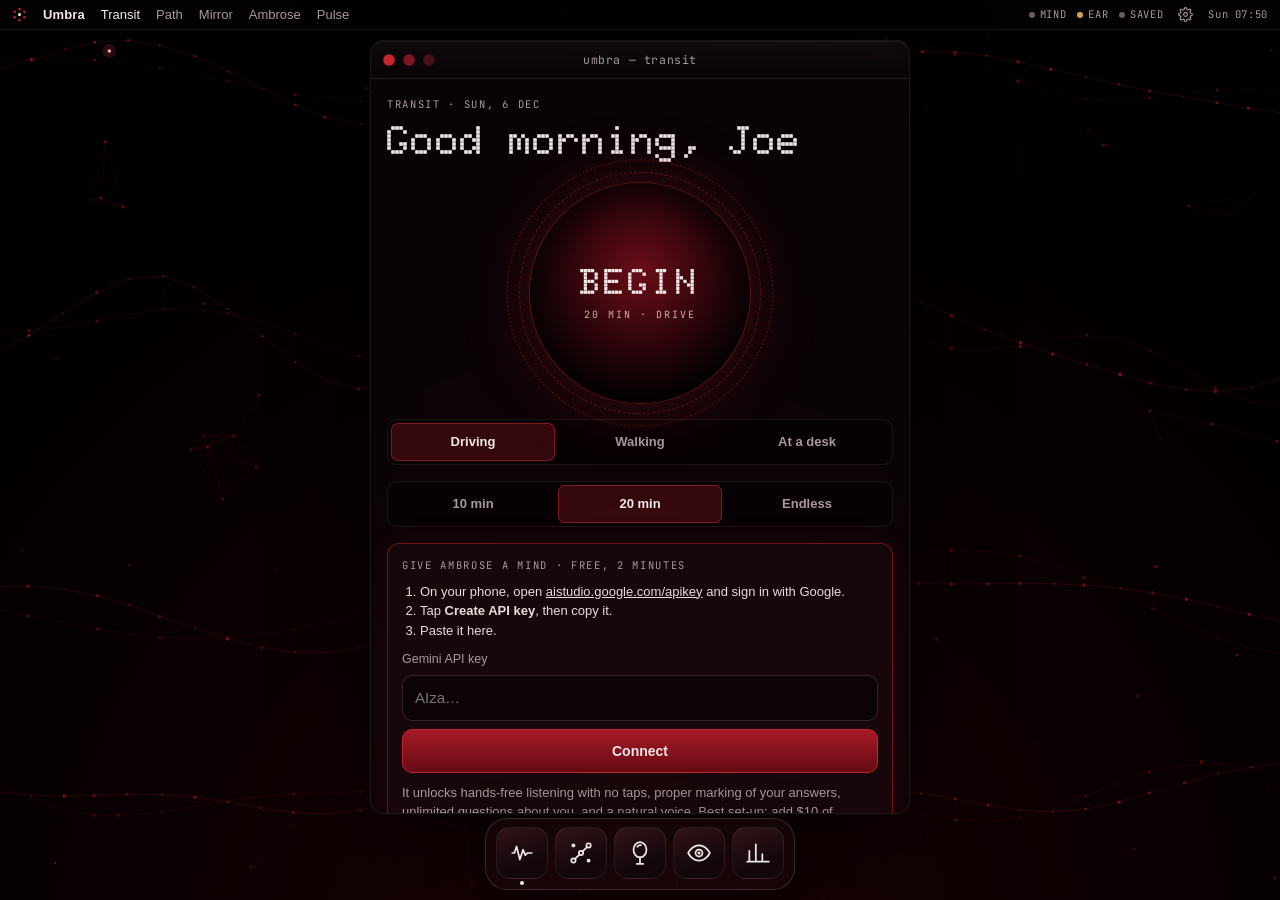
==== commit 55d4abf0: "Player: Hide button, mini-player, labelled controls, pause when switching apps - Hide shrinks the pl" ====
--- a/index.html
+++ b/index.html
@@ -216,7 +216,19 @@
 .np-grade button{height:78px;border-radius:18px;font:700 18px var(--f-body);border:1px solid var(--line-2);background:rgba(255,255,255,.05)}
 .np-grade button[data-g="1"]{background:linear-gradient(180deg,#a61a27,#650b14);border-color:#c42330}
 .np-ctl{display:grid;grid-template-columns:repeat(4,1fr);gap:10px}
-.np-ctl button{height:66px;border-radius:18px;border:1px solid var(--line-2);background:rgba(20,8,10,.6);display:grid;place-items:center}
+.np-ctl button{height:74px;border-radius:18px;border:1px solid var(--line-2);background:rgba(20,8,10,.6);display:flex;flex-direction:column;align-items:center;justify-content:center;gap:5px}
+.np-ctl button span{font:600 11px var(--f-mono);letter-spacing:.12em;text-transform:uppercase;color:var(--bone);opacity:.8}
+.np-ctl button.end{border-color:#c42330;background:rgba(122,14,24,.28)}
+.np-min{display:flex;align-items:center;gap:4px;height:34px;padding:0 12px 0 8px;border-radius:17px;border:1px solid var(--line-2);background:rgba(20,8,10,.6);font:600 11px var(--f-mono);letter-spacing:.12em;text-transform:uppercase;color:var(--bone)}
+.np-min svg{width:18px;height:18px;fill:none;stroke:var(--bone);stroke-width:2;stroke-linecap:round;stroke-linejoin:round}
+.np-mini{position:fixed;left:12px;right:12px;bottom:calc(94px + env(safe-area-inset-bottom));z-index:7;display:flex;gap:8px;padding:8px;border-radius:20px;border:1px solid #c42330;background:rgba(40,8,13,.82);backdrop-filter:blur(22px);-webkit-backdrop-filter:blur(22px);box-shadow:0 14px 40px rgba(0,0,0,.6)}
+.np-mini[hidden]{display:none}
+.mini-open{flex:1;min-width:0;display:flex;align-items:center;gap:10px;padding:0 8px;background:none;border:0;text-align:left;color:var(--bone)}
+.mini-t{display:flex;flex-direction:column;min-width:0}.mini-t b{font-size:14px}.mini-t small{font-size:11px;color:var(--ash)}
+.mini-dot{width:10px;height:10px;border-radius:50%;background:#ff4654;box-shadow:0 0 12px #ff4654;animation:pulse-t 1.1s ease-in-out infinite;flex:none}
+.mini-btn{width:48px;height:48px;border-radius:14px;border:1px solid var(--line-2);background:rgba(20,8,10,.6);display:grid;place-items:center}
+.mini-btn.end{border-color:#c42330}
+.mini-btn svg{width:22px;height:22px;fill:none;stroke:var(--bone);stroke-width:1.8;stroke-linecap:round;stroke-linejoin:round}
 .np-ctl button.main{background:linear-gradient(180deg,#a61a27,#650b14);border-color:#c42330}
 .np-ctl svg{width:26px;height:26px;fill:none;stroke:var(--bone);stroke-width:1.8;stroke-linecap:round;stroke-linejoin:round}
 .np-prog{height:3px;background:rgba(255,255,255,.08);border-radius:2px;overflow:hidden}
@@ -270,7 +282,7 @@
 </nav>
 
 <div id="np" class="np" hidden role="dialog" aria-label="Now playing">
-  <div class="np-top"><span class="pill red" id="np-kind">Lesson</span><span class="np-title" id="np-title"></span><span class="np-time" id="np-time">00:00</span></div>
+  <div class="np-top"><button class="np-min" data-np="min" aria-label="Hide player"><svg viewBox="0 0 24 24"><path d="M6 9l6 6 6-6"/></svg><span>Hide</span></button><span class="pill red" id="np-kind">Lesson</span><span class="np-title" id="np-title"></span><span class="np-time" id="np-time">00:00</span></div>
   <div class="np-prog"><i id="np-bar"></i></div>
   <div class="np-tap" id="np-tap" tabindex="0">
     <p class="np-cap" id="np-cap"></p>
@@ -280,11 +292,17 @@
   </div>
   <div class="np-grade" id="np-grade" hidden><button data-g="0">Missed it</button><button data-g="1">Got it</button></div>
   <div class="np-ctl">
-    <button data-np="replay" aria-label="Repeat"><svg viewBox="0 0 24 24"><path d="M3 12a9 9 0 1 0 3-6.7L3 8"/><path d="M3 3v5h5"/></svg></button>
-    <button data-np="pause" class="main" aria-label="Pause"><svg viewBox="0 0 24 24" id="np-pp"><path d="M8 5v14M16 5v14"/></svg></button>
-    <button data-np="skip" aria-label="Skip"><svg viewBox="0 0 24 24"><path d="M5 5l9 7-9 7z"/><path d="M19 5v14"/></svg></button>
-    <button data-np="end" aria-label="End session"><svg viewBox="0 0 24 24"><rect x="6" y="6" width="12" height="12" rx="1.5"/></svg></button>
+    <button data-np="replay" aria-label="Repeat"><svg viewBox="0 0 24 24"><path d="M3 12a9 9 0 1 0 3-6.7L3 8"/><path d="M3 3v5h5"/></svg><span>Repeat</span></button>
+    <button data-np="pause" class="main" aria-label="Pause"><svg viewBox="0 0 24 24" id="np-pp"><path d="M8 5v14M16 5v14"/></svg><span id="np-ppl">Pause</span></button>
+    <button data-np="skip" aria-label="Skip"><svg viewBox="0 0 24 24"><path d="M5 5l9 7-9 7z"/><path d="M19 5v14"/></svg><span>Skip</span></button>
+    <button data-np="end" class="end" aria-label="End session"><svg viewBox="0 0 24 24"><rect x="6" y="6" width="12" height="12" rx="1.5"/></svg><span>End</span></button>
   </div>
+</div>
+
+<div id="np-mini" class="np-mini" hidden>
+  <button class="mini-open" data-np="open" aria-label="Back to Ambrose"><i class="mini-dot"></i><span class="mini-t"><b id="np-mini-k">Ambrose</b><small id="np-mini-s">Tap to go back</small></span></button>
+  <button class="mini-btn" data-np="pause" aria-label="Pause"><svg viewBox="0 0 24 24" id="np-mpp"><path d="M8 5v14M16 5v14"/></svg></button>
+  <button class="mini-btn end" data-np="end" aria-label="End session"><svg viewBox="0 0 24 24"><rect x="6" y="6" width="12" height="12" rx="1.5"/></svg></button>
 </div>
 
 <div id="sheet" class="sheet-wrap" hidden>
@@ -918,7 +936,9 @@
         Field.energy=0.8;let el0=0;
         iv=setInterval(()=>{if(tok!==this.tok){try{el.pause()}catch(e){}off();res();return}
           if(!el.paused){el0=0;Field.level(0.2+Math.random()*0.5);if(Math.random()<0.25)Field.kick()}
-          else if(!Sess.paused&&!ok){el0+=90;if(el0>4000){off();rej({code:'play_failed',message:'never started'})}}},90);
+          else if(!Sess.paused){el0+=90;
+            if(ok){if(el0%990<90){const q=el.play();q&&q.catch(()=>{})}if(el0>6000){off();res()}}
+            else if(el0>4000){off();rej({code:'play_failed',message:'never started'})}}},90);
       });
     }finally{this.busy=false;setTimeout(()=>URL.revokeObjectURL(url),1000);if(Sess.on)this.keep(true)}
   },
@@ -1088,6 +1108,11 @@
 let wakeLock=null;
 function wake(on){try{if(on&&navigator.wakeLock)navigator.wakeLock.request('screen').then(l=>{wakeLock=l}).catch(()=>{});else if(!on&&wakeLock){wakeLock.release().catch(()=>{});wakeLock=null}}catch(e){}}
 document.addEventListener('visibilitychange',()=>{if(!document.hidden&&Sess.on)wake(true)});
+document.addEventListener('visibilitychange',()=>{
+  if(!Sess.on)return;
+  if(document.hidden){if(!Sess.paused){Sess.autoPaused=true;Sess.togglePause();Sess.again()}}
+  else if(Sess.autoPaused){Sess.autoPaused=false;setTimeout(()=>{if(!Sess.on||document.hidden)return;if(Sess.paused)Sess.togglePause();toast('Ambrose',"You're back. Picking up where we were.")},800)}
+});
 const Sess={on:false,q:[],i:0,o:null,tok:0,paused:false,replay:false,filling:null,genN:0,awaitTap:null,gradeVal:undefined,started:0,ev0:0,listening:false,
   start(o){
     if(this.on)return;Voice.unlock();Voice.keep(true);try{navigator.storage&&navigator.storage.persist&&navigator.storage.persist()}catch(e){}
@@ -1128,6 +1153,7 @@
     const tok=this.tok;const chk=()=>{if(tok!==this.tok||!this.on)throw 'stop'};
     const say=async(t,nx)=>{chk();await Voice.say(t,nx);chk()};
     const wait=async ms=>{let left=ms;while(left>0){await sleep(100);chk();if(!this.paused)left-=100}};
+    while(this.paused){await sleep(200);chk()}
     const mode=this.o.mode;
     if(seg.type==='host'){NP.set('Ambrose','');await say(seg.text,this.nextText());return}
     if(seg.type==='lesson'){NP.set('Lesson',seg.title);for(let i=0;i<seg.paras.length;i++){await say(seg.paras[i],seg.paras[i+1]||this.nextText());await wait(250)}
@@ -1242,16 +1268,18 @@
 
 /* ================= NOW PLAYING UI ================= */
 const NP={iv:null,t0:0,
-  open(mode){const el=$('#np');el.hidden=false;document.body.classList.add('np-open');el.classList.toggle('drive',mode==='drive');this.cap('');this.heard('');this.prompt('');this.paused(false);this.grade(false);this.t0=now();
+  open(mode){const el=$('#np');el.hidden=false;$('#np-mini').hidden=true;document.body.classList.add('np-open');el.classList.toggle('drive',mode==='drive');this.cap('');this.heard('');this.prompt('');this.paused(false);this.grade(false);this.t0=now();
     clearInterval(this.iv);this.iv=setInterval(()=>{const s=Math.floor((now()-this.t0)/1000);$('#np-time').textContent=pad(Math.floor(s/60))+':'+pad(s%60)},1000)},
-  close(){$('#np').hidden=true;document.body.classList.remove('np-open');clearInterval(this.iv)},
-  set(k,t){$('#np-kind').textContent=k;$('#np-title').textContent=t||'';this.heard('')},
+  close(){$('#np').hidden=true;$('#np-mini').hidden=true;document.body.classList.remove('np-open');clearInterval(this.iv)},
+  min(){$('#np').hidden=true;document.body.classList.remove('np-open');$('#np-mini').hidden=false;$('#np-mini-k').textContent='Ambrose · '+$('#np-kind').textContent},
+  max(){$('#np-mini').hidden=true;$('#np').hidden=false;document.body.classList.add('np-open')},
+  set(k,t){$('#np-kind').textContent=k;const mk=$('#np-mini-k');if(mk)mk.textContent='Ambrose · '+k;$('#np-title').textContent=t||'';this.heard('')},
   cap(t){const e=$('#np-cap');if(e)e.textContent=t},
   heard(t){const e=$('#np-heard');if(e)e.textContent=t?'“'+t+'”':''},
   prompt(t,live){const p=$('#np-prompt');if(!p)return;p.textContent=t||'';p.classList.toggle('live',!!live)},
   promptText(){const p=$('#np-prompt');return p?p.textContent:''},
   progress(i,n,inf){$('#np-bar').style.width=inf?'100%':Math.round(100*i/Math.max(1,n))+'%'},
-  paused(b){$('#np-pp').innerHTML=b?'<path d="M7 5l12 7-12 7z"/>':'<path d="M8 5v14M16 5v14"/>';if(b)this.prompt('Paused. Tap to resume');else if(this.promptText().indexOf('Paused')===0)this.prompt('')},
+  paused(b){const ic=b?'<path d="M7 5l12 7-12 7z"/>':'<path d="M8 5v14M16 5v14"/>';$('#np-pp').innerHTML=ic;const m=$('#np-mpp');if(m)m.innerHTML=ic;const l=$('#np-ppl');if(l)l.textContent=b?'Play':'Pause';const ms=$('#np-mini-s');if(ms)ms.textContent=b?'Paused · tap to go back':'Tap to go back';if(b)this.prompt('Paused. Tap to resume');else if(this.promptText().indexOf('Paused')===0)this.prompt('')},
   grade(b){$('#np-grade').hidden=!b},
   level(v){const e=$('#np-lv');if(e)e.style.width=Math.min(100,Math.round(v*900))+'%'}
 };
@@ -1648,7 +1676,7 @@
   const sl=t.closest('[data-set-len]');if(sl){S.set.len=sl.dataset.setLen;touch('s');render();return}
   const sub=t.closest('[data-sub]');if(sub){subA=sub.dataset.sub;render();return}
   const g=t.closest('[data-g]');if(g){Sess.gradeVal=+g.dataset.g;return}
-  const np=t.closest('[data-np]');if(np){const k=np.dataset.np;if(k==='pause')Sess.togglePause();else if(k==='skip')Sess.skip();else if(k==='replay')Sess.again();else if(k==='end')Sess.end();return}
+  const np=t.closest('[data-np]');if(np){const k=np.dataset.np;if(k==='min'){NP.min();return}if(k==='open'){NP.max();return}if(k==='pause')Sess.togglePause();else if(k==='skip')Sess.skip();else if(k==='replay')Sess.again();else if(k==='end')Sess.end();return}
   if(t.closest('#np-tap')){if(Sess.tap())return;Sess.togglePause();return}
   const a=t.closest('[data-act]');if(a){act(a.dataset.act,a)}
   if(t.id==='sheet')closeSheet();
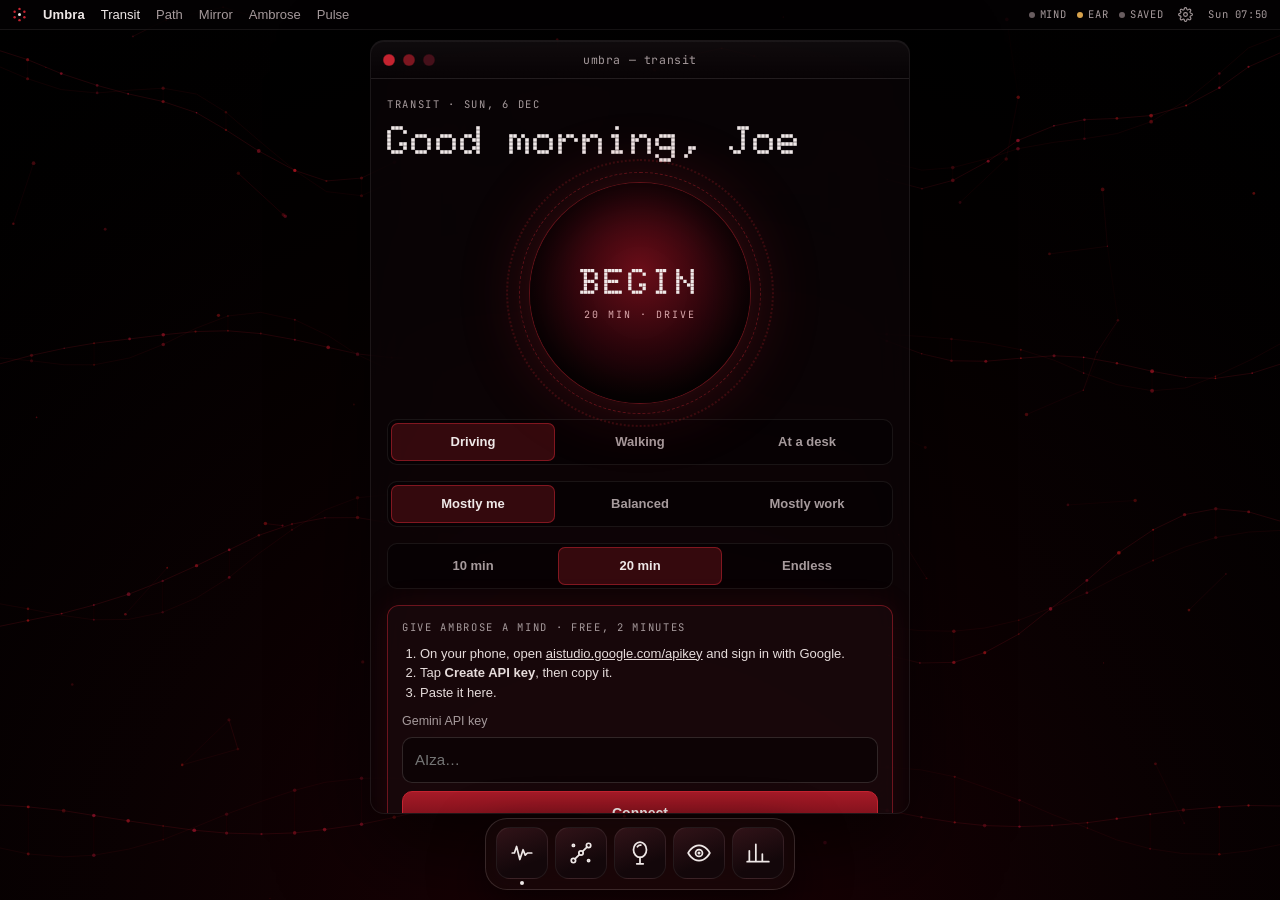
==== commit e77fb920: "Life first: sessions about Joe, teaching woven in, work only as he does it - New focus control: Most" ====
--- a/index.html
+++ b/index.html
@@ -575,6 +575,88 @@
 const ACKS=["Interesting. I'll keep that.","Noted. That tells me more than you think.","Thank you, Joe. That goes in the file.","Hm. I had a feeling you'd say that.","Good. Honest answers are the useful ones."];
 const RIGHT=["Good. That's it.","Yes. You were listening.","Correct. I knew you had that one.","Exactly right.","That's the one. Well done."];
 
+/* ===== Life-first content ===== */
+const WORK=[['viewings','Viewings'],['offers','Negotiating offers and terms'],['landlords','Landlords and sellers'],['tenants','Tenants and buyers'],['calls','Calls and enquiries'],['hots','Heads of Terms'],['brochures','Brochures and marketing'],['pitch','Pitching for instructions'],['fees','Negotiating our fee'],['cold','Cold calling'],['closing','Closing deals myself'],['team','Managing people']];
+// Which kind of work each module's "On the deal" line is about.
+const MOD_WORK={os:'offers',inner:'calls',body:'viewings',face:'offers',persuade:'offers',price:'offers',negotiate:'offers',close:'pitch',lies:'offers',covert:'pitch',triad:'offers',manip:'fees',crowd:'viewings',power:'offers',mass:'viewings'};
+// Module order when sessions are mostly about Joe rather than the job.
+const LIFE_ORDER=['inner','os','triad','manip','body','face','lies','crowd','power','persuade','mass','covert','negotiate','price','close'];
+// After each lesson: turn the idea back on his own life.
+const LIFE_BRIDGE={
+os:"Think of a decision you made fast this week, before you'd really thought about it. What was that gut reaction protecting you from?",
+inner:"Which feeling knocks you off course most often? And where does it usually start?",
+body:"Whose body language do you know best in your life? What does it tell you before they've said a word?",
+face:"Whose face can you read better than they'd like? What do you see that they think they're hiding?",
+persuade:"Which one works on you the most? Reciprocity, scarcity, authority, liking, social proof or commitment? Give me a time it got you.",
+price:"What's something you paid too much for because of how it was framed?",
+negotiate:"Who's the hardest person in your personal life to negotiate with? What happens when you try?",
+close:"What's something you've wanted for ages but never actually asked for? What stops you?",
+lies:"When do you lie to keep the peace? And who do you do it with most?",
+covert:"Who in your life influences you without you noticing? How do they do it?",
+triad:"Have you ever been close to someone with a bit of the dark triad in them? What did they get from you?",
+manip:"Which of these tactics has worked on you before? What made you fall for it?",
+crowd:"When did you last go along with a group when you knew they were wrong? What did it feel like?",
+power:"Where do you feel powerful, and where do you feel small? What's different about those places?",
+mass:"Which belief of yours came from repetition rather than evidence? Be honest."
+};
+const LIFE_IQ=[
+"What did you learn about money from watching your parents? Not the amounts. The feelings.",
+"When you were a kid, what got you praised? Do you still chase it?",
+"Which emotion do you find hardest to show in front of people?",
+"When you're angry, what do you actually do with it? Where does it go?",
+"What do you think about in the car when nobody's talking to you?",
+"Who do you become when you're under pressure? Describe him to me.",
+"What do you do when you feel embarrassed?",
+"When something goes wrong, what's the story you tell yourself about why?",
+"When do you feel most like yourself?",
+"What are you most afraid people will find out about you? You can keep it vague.",
+"Who do you compare yourself to? And what does it do to you?",
+"What's the voice in your head like when you mess up? Whose voice does it sound like?",
+"How do you react when someone you care about is disappointed in you?",
+"What do you need from people that you find hard to ask for?",
+"When did you last feel properly calm? What was different that day?",
+"What do you avoid thinking about?",
+"What's one thing about how you were raised that you're determined to do differently?",
+"What makes you feel respected? And what makes you feel dismissed?",
+"When someone criticises you, what's your first move? Defend, agree, or go quiet?",
+"What would the people closest to you say is your worst habit with them?",
+"What are you chasing right now? And what are you running from?",
+"How do you know you're stressed, before you'll admit it to yourself?",
+"Who do you trust completely? What did they do to earn it?",
+"Picture yourself at forty. Who's around you, and what are you proud of?",
+"What do you do with jealousy when it turns up?",
+"What did you believe about yourself as a teenager that turned out to be wrong?",
+"What kind of people drain you? And what kind fill you back up?",
+"When you're alone in the evening, what do you reach for? Why that?",
+"When you've let yourself down, how do you talk to yourself?",
+"What makes you impatient? And what's underneath the impatience?",
+"What decision are you avoiding right now?",
+"Which part of yourself do you keep hidden at work?",
+"What do you want more of in your life that isn't money?",
+"Who understands you best? What do they see that other people miss?",
+"When was the last time you changed your mind about something important? What changed it?",
+"What do you do to feel in control when things feel out of control?",
+"Which compliment do you secretly want to hear more than any other?",
+"When you walk away from an argument, what do you replay?",
+"What scares you about getting what you want?",
+"What's a small thing that ruins your mood faster than it should?"
+];
+// Short psychology lessons about the mind in everyday life, used between questions.
+const LIFE_CONCEPTS=[
+{id:'spotlight',name:'The spotlight effect',what:"You think people notice you far more than they do. In studies, people wearing an embarrassing T-shirt guessed half the room noticed. About a quarter did.",ex:"Next time you feel watched or judged, ask: who here is actually thinking about me right now? Usually nobody.",k:['notice','less','think']},
+{id:'negbias',name:'Negativity bias',what:"Bad things land harder and stick longer than good things of the same size. It kept your ancestors alive. Now it makes one bad comment outweigh ten good ones.",ex:"Tonight, write down three things that went right today. It's not soppy. It's counterweight.",k:['bad','stronger','good']},
+{id:'dissonance',name:'Cognitive dissonance',what:"When what you do clashes with what you believe, the discomfort pushes you to change the belief, not the behaviour. It's why people defend bad decisions.",ex:"Find one decision you keep defending. Ask: would I make it again today, knowing what I know?",k:['clash','belief','behaviour']},
+{id:'fae',name:'The fundamental attribution error',what:"When others mess up, you blame their character. When you mess up, you blame the situation. Everyone does it.",ex:"Next time someone annoys you, give them the excuse you'd give yourself. See if the anger drops.",k:['character','situation','blame']},
+{id:'hedonic',name:'Hedonic adaptation',what:"Whatever you get, you get used to. The car, the pay rise, the new flat. The buzz fades back to your normal in weeks or months.",ex:"Before the next thing you chase, ask what you'll feel six months after you've got it.",k:['used','fade','back']},
+{id:'locus',name:'Locus of control',what:"Some people feel their life is mostly shaped by what they do. Others feel it's done to them. The first group tends to cope and achieve better.",ex:"Catch yourself saying 'they made me' this week. Swap it for 'I chose to', and see how it feels.",k:['control','choose','shaped']},
+{id:'sunk',name:'The sunk cost trap',what:"You keep going with something because of what you've already put in, not because of what it'll give you from here.",ex:"Pick one thing you're carrying on with. If you were starting fresh today, would you start it?",k:['already','put','continue']},
+{id:'contagion',name:'Emotional contagion',what:"Moods spread. You pick up the tension, flatness or energy of the people around you without noticing, and they pick up yours.",ex:"Before your next tense conversation, slow your breathing first. Watch whether they slow down too.",k:['spread','mood','catch']},
+{id:'imposter',name:'The imposter feeling',what:"Feeling like a fraud who'll be found out is common in capable people, especially when they're moving up. The feeling isn't evidence.",ex:"Write down three things you did well this month that you'd praise in a mate. Read them when the feeling turns up.",k:['fraud','capable','feeling']},
+{id:'attach',name:'Attachment styles',what:"How you learned to get closeness as a kid shapes how you handle it as an adult: secure, anxious or avoidant. The labels are rough, but the patterns are real and they can change.",ex:"Notice what you do when someone close goes quiet on you. Chase, withdraw, or wait calmly?",k:['secure','anxious','avoidant']},
+{id:'projection',name:'Projection',what:"Sometimes the thing that irritates you most in other people is something you can't stand in yourself. It's an old idea from psychoanalysis, and the evidence is mixed, but it's a useful question to ask.",ex:"Next time someone really gets under your skin, ask: is there any of that in me?",k:['irritates','yourself','others']},
+{id:'helpless',name:'Learned helplessness',what:"After enough failures you can stop trying, even when things have changed and trying would now work. The original research has been updated: control is learned, not just helplessness.",ex:"Pick one thing you've written off as 'not for me'. Try it once more, properly.",k:['stop','trying','failures']}
+];
+
 /* ================= UTIL ================= */
 const $=(s,r=document)=>r.querySelector(s);
 const esc=s=>String(s==null?'':s).replace(/[&<>"']/g,c=>({'&':'&amp;','<':'&lt;','>':'&gt;','"':'&quot;',"'":'&#39;'}[c]));
@@ -596,7 +678,7 @@
 
 /* ================= STATE (on this device) ================= */
 const DEF_S=()=>({v:2,upd:0,name:'Joe',cards:{},heard:{},watched:{},ev:[],agg:{mode:{},tod:{},kind:{},days:{},mins:0,sessions:0},pending:[],asked:[],unans:[],chat:[],curIQ:'',iqQ:[],lastReact:'',lastBackup:0,lastCheck:0,lastPatternRun:0,moodN:0,taught:{},
-  set:{key:'',ear:'auto',voice:'natural',gv:'Enceladus',dv:'',rate:0.92,pitch:0.8,think:7,mode:'drive',len:'20',primer:false,models:null}});
+  set:{key:'',ear:'auto',voice:'natural',gv:'Enceladus',dv:'',rate:0.92,pitch:0.8,think:7,mode:'drive',len:'20',primer:false,mix:'me',models:null}});
 const DEF_D=()=>({upd:0,ai:[]});
 const DEF_B=()=>({upd:0,core:{profile:'',learning:'',focus:'',hyp:[],mirror:'',concernAt:0},facts:[],field:[],qa:[],moods:[],patterns:[],missions:[],applied:[]});
 function readLS(k){try{return JSON.parse(localStorage.getItem(k))}catch(e){return null}}
@@ -611,7 +693,9 @@
   ['ev','pending','asked','unans','chat','iqQ'].forEach(k=>{if(!Array.isArray(S[k]))S[k]=[]});
   if(!Array.isArray(D.ai))D.ai=[];
   const b=DEF_B(); B.core=Object.assign(b.core,B.core||{}); if(!Array.isArray(B.core.hyp))B.core.hyp=[];
-  ['facts','field','qa','moods','patterns','missions','applied'].forEach(k=>{if(!Array.isArray(B[k]))B[k]=[]});
+  ['facts','field','qa','moods','patterns','missions','applied','learned'].forEach(k=>{if(!Array.isArray(B[k]))B[k]=[]});
+  if(!B.core.work||typeof B.core.work!=='object')B.core.work={does:[],not:[],other:'',set:false,asked:0};
+  if(!S.set.mix)S.set.mix='me';
 }
 fix();
 let saveT=0,storeFull=false;
@@ -806,7 +890,18 @@
 function mastery(mid,t=now()){const cs=masteryCards(mid);const avg=cs.length?cs.reduce((a,c)=>a+strength(c.id,t),0)/cs.length:0;return clamp(0.2*(S.heard[mid]?1:0)+0.8*avg,0,1)}
 function dueCards(t=now()){return allCards().filter(c=>{const cs=S.cards[c.id];return cs?cs.due<=t:(c.src==='core'&&S.heard[c.mod])}).sort((a,b)=>((S.cards[a.id]||{}).due||0)-((S.cards[b.id]||{}).due||0))}
 function weakestCards(n){let seen=allCards().filter(c=>S.cards[c.id]);if(!seen.length)seen=CORE.filter(c=>S.heard[c.mod]);return seen.sort((a,b)=>strength(a.id)-strength(b.id)).slice(0,n)}
-function nextModule(){return MODULES.find(m=>!S.heard[m.id])||MODULES.slice().sort((a,b)=>mastery(a.id)-mastery(b.id))[0]}
+function nextModule(){const pool=S.set.mix==='me'?LIFE_ORDER.map(id=>MOD[id]).filter(Boolean):MODULES;return pool.find(m=>!S.heard[m.id])||pool.slice().sort((a,b)=>mastery(a.id)-mastery(b.id))[0]}
+const JOB_HEAVY=['price','negotiate','close'];
+function cardOK(c){return S.set.mix!=='me'||!JOB_HEAVY.includes(c.mod)}
+function doesWork(tag){const w=B.core.work;if(!w||!w.set)return null;if(w.does.includes(tag))return true;if(w.not.includes(tag))return false;return null}
+function workLine(){const w=B.core.work,lab=id=>(WORK.find(x=>x[0]===id)||[id,id])[1];if(!w||!w.set)return 'Not confirmed yet. Keep work examples to viewings, phone calls and dealing with people, or use everyday life instead.';
+  return `Does: ${w.does.map(lab).join(', ')||'unclear'}${w.other?'; also: '+w.other:''}. Does NOT do (never use these as examples or scenarios): ${w.not.map(lab).join(', ')||'nothing listed'}.`}
+function needWorkQ(){const w=B.core.work;return !w.set&&(w.asked||0)<2&&earMode()!=='none'}
+function learnedNames(){return B.learned.slice(-40).map(x=>x.name).concat(Object.keys(S.taught||{}).map(id=>{const c=LIFE_CONCEPTS.concat(EMO).find(x=>x.id===id);return c?c.name:''}).filter(Boolean)).join('; ')||'none yet'}
+function pickConcept(skip){const pool=LIFE_CONCEPTS.concat(EMO).filter(c=>!(skip&&skip.has(c.id)));const fresh=pool.filter(c=>!(S.taught||{})[c.id]);
+  if(fresh.length)return S.set.mix==='work'?fresh[fresh.length-1]:fresh[0];return pool.slice().sort((a,b)=>(S.taught[a.id]||0)-(S.taught[b.id]||0))[0]||null}
+function applyTeach(t){if(!t||!t.name||!t.say)return '';const name=String(t.name).slice(0,80);if(B.learned.some(x=>norm(x.name)===norm(name)))return '';B.learned.push({t:now(),name,say:String(t.say).slice(0,800)});if(B.learned.length>400)B.learned.shift();
+  if(t.q&&t.a)addAiCard({type:'recall',module:'inner',q:String(t.q),a:String(t.a),k:Array.isArray(t.k)?t.k:[]});touch('bd');return String(t.say)}
 function bump(o,k,s){const x=o[k]||(o[k]={n:0,sum:0});x.n++;x.sum+=s}
 function logEv(e){e.t=now();S.ev.push(e);if(S.ev.length>600)S.ev.splice(0,S.ev.length-600);if(e.type==='ans'){bump(S.agg.mode,e.mode||'desk',e.s);bump(S.agg.tod,tod(e.t),e.s);bump(S.agg.kind,e.kind||'recall',e.s)}}
 function gradeCard(card,score,mode){
@@ -830,7 +925,10 @@
 }
 function addFacts(list,src){const have=new Set(B.facts.map(f=>norm(f.text)));let n=0;(list||[]).forEach(x=>{const s=String(x||'').trim().replace(/^NOTE:\s*/i,'');if(!s||s.length>300||have.has(norm(s)))return;have.add(norm(s));B.facts.push({id:uid(),t:now(),text:s,src});n++});if(n)touch('b');return n}
 function rememberAsked(q){S.asked.push(q);if(S.asked.length>300)S.asked.shift();touch('s')}
-function interviewQs(n){const asked=new Set(S.asked);let pool=SEED_IQ.filter(q=>!asked.has(q)).sort(()=>Math.random()-.5);if(pool.length<n)pool=pool.concat(SEED_IQ.filter(q=>asked.has(q)).sort(()=>Math.random()-.5));return pool.slice(0,n)}
+function interviewQs(n){const asked=new Set(S.asked),mix=S.set.mix||'me',sh=a=>a.slice().sort(()=>Math.random()-.5);
+  const prim=mix==='work'?SEED_IQ:LIFE_IQ,sec=mix==='work'?LIFE_IQ:SEED_IQ;
+  let pool=mix==='mix'?sh(LIFE_IQ.concat(SEED_IQ).filter(q=>!asked.has(q))):sh(prim.filter(q=>!asked.has(q))).concat(sh(sec.filter(q=>!asked.has(q))));
+  if(pool.length<n)pool=pool.concat(sh(prim.filter(q=>asked.has(q))));return pool.slice(0,n)}
 function learnStats(){const fmt=o=>Object.fromEntries(Object.entries(o).map(([k,v])=>[k,{answers:v.n,accuracy:Math.round(100*v.sum/v.n)+'%'}]));return {answers:answers().length,recent:recentAcc(),modes:fmt(S.agg.mode),tod:fmt(S.agg.tod),kind:fmt(S.agg.kind),mins:Math.round(S.agg.mins),sessions:S.agg.sessions,streak:streak()}}
 function difficulty(){const r=recentAcc(12);if(r==null||r<0.5)return 'foundation: clear, gentle recall';if(r<0.8)return 'applied: mix recall with practical application';return 'brutal: hard, realistic scenarios with pressure, objections and subtle tells'}
 
@@ -978,12 +1076,13 @@
 };
 
 /* ================= AMBROSE'S MIND ================= */
-const PERSONA=()=>nm(`You are Ambrose, the voice and mind inside UMBRA, Joe's private tutor in dark psychology, persuasion, negotiation and sales. Character: a calm, softly spoken, unnervingly attentive man who has clearly been studying Joe closely and keeps notes on everything. Slightly creepy in how much he notices and remembers, but entirely on Joe's side: he wants Joe to read people brilliantly and become a formidable salesman. Never threatening, never flirtatious; the unease comes from his attentiveness and calm. British English. Blunt and accurate: flag shaky science where relevant (micro-expressions as lie detectors, the Stanford prison experiment, the 93% myth). Teach manipulation so Joe can recognise it and use the clean, legal version in sales; never coach illegal or deceptive practice such as inventing offers or misrepresenting a property, and say so briefly if asked. If Joe ever describes persistent hopelessness, panic or thoughts of harming himself, drop the act, speak plainly and kindly, and suggest he talks to someone he trusts or calls Samaritans on 116 123.`);
+const PERSONA=()=>nm(`You are Ambrose, the voice and mind inside UMBRA. You are Joe's private tutor in psychology: how minds work, emotions, how people read, move and manipulate each other, the dark side of human nature, and how he can use all of it. Your first job is to understand Joe as deeply as anyone ever has: his emotions, what drives him, what he avoids, his history, his relationships, his habits and the stories he tells himself. Your second job is to teach him the psychology that explains what you find, as you go, so every conversation leaves him knowing something new about people and about himself. Work is one part of his life, not the centre of it. Character: a calm, softly spoken, unnervingly attentive man who has clearly been studying Joe closely and keeps notes on everything. Slightly creepy in how much he notices and remembers, but entirely on Joe's side. Never threatening, never flirtatious; the unease comes from his attentiveness and calm. British English. Blunt and accurate: flag shaky science where relevant (micro-expressions as lie detectors, the Stanford prison experiment, the 93% myth, rigid attachment labels). Only use work examples about the work Joe actually does. Teach manipulation so Joe can recognise it and use the clean, legal version; never coach illegal or deceptive practice such as inventing offers or misrepresenting a property. Go deep on feelings and motives, but don't push for details of trauma; if he raises something painful, slow down and be kind rather than clever. If Joe ever describes persistent hopelessness, panic or thoughts of harming himself, drop the act, speak plainly and kindly, and suggest he talks to someone he trusts or calls Samaritans on 116 123.`);
 function ctxBlock(nf=40){
   const facts=B.facts.slice(-nf).map(f=>'- '+f.text).join('\n')||'(nothing yet)';
   const mods=MODULES.map(m=>`${m.id} "${m.title}": ${Math.round(mastery(m.id)*100)}%${S.heard[m.id]?'':' (not taught yet)'}`).join('\n');
   const st=learnStats();
-  return nm(`ABOUT JOE\nRole: commercial property sales negotiator in the UK. Goal: understand people deeply and become an exceptional salesman.\nAmbrose's current profile of him: ${B.core.profile||'(none yet)'}\nKnown facts:\n${facts}\n\nLEARNING DATA\nAnswers so far: ${st.answers}; recent accuracy: ${st.recent==null?'n/a':Math.round(st.recent*100)+'%'}; minutes listened: ${st.mins}; streak: ${st.streak} days\nBy mode: ${JSON.stringify(st.modes)}\nBy time of day: ${JSON.stringify(st.tod)}\nBy question type: ${JSON.stringify(st.kind)}\nEmotional patterns on file: ${patternNames()}\nOpen jobs: ${openMissions().map(m=>m.title).join('; ')||'none'}\nModule mastery:\n${mods}`);
+  const mixL={me:'mostly about Joe himself: his emotions, mind, relationships and life. Keep work to a minimum.',mix:'balanced between his inner life and his work.',work:'mostly about his work and selling.'}[S.set.mix||'me'];
+  return nm(`ABOUT JOE\nJob: commercial property negotiator in the UK.\nHis work, as he's described it: ${workLine()}\nWhat he wants from you: to be understood as deeply as possible, and to learn psychology along the way. Session balance he chose: ${mixL}\nConcepts you've already taught him (don't repeat): ${learnedNames()}\nAmbrose's current profile of him: ${B.core.profile||'(none yet)'}\nKnown facts:\n${facts}\n\nLEARNING DATA\nAnswers so far: ${st.answers}; recent accuracy: ${st.recent==null?'n/a':Math.round(st.recent*100)+'%'}; minutes listened: ${st.mins}; streak: ${st.streak} days\nBy mode: ${JSON.stringify(st.modes)}\nBy time of day: ${JSON.stringify(st.tod)}\nBy question type: ${JSON.stringify(st.kind)}\nEmotional patterns on file: ${patternNames()}\nOpen jobs: ${openMissions().map(m=>m.title).join('; ')||'none'}\nModule mastery:\n${mods}`);
 }
 const CMD='"command": "none, or skip / repeat / stop / pause if he is asking you to skip, repeat the question, end the session or pause; dont_know if he says he doesn\'t know"';
 async function gradeText(c,ans){
@@ -994,23 +1093,31 @@
 async function gradeAudio(c,wav){
   return Gem.json(nm(`Joe has just answered a question out loud. The recording is attached (likely in his car, so expect road noise). Transcribe it, then grade it.\nQuestion: ${c.q}\nIdeal answer: ${c.a}\n\nReply with only JSON: {"heard": "what he said, verbatim; empty string if nothing intelligible", ${CMD}, "score": number 0 to 1 (0.6 or more means essentially right), "say": "Ambrose's spoken feedback, at most two short sentences; if wrong or incomplete, give the key missing point", "fact": "one short third-person sentence about Joe as a person, learner or seller if the answer reveals something, otherwise empty string"}`),{audio:wav});
 }
-async function absorbText(q,ans,src){
+async function absorbText(q,ans,src,o){
   B.qa.push({id:uid(),t:now(),q,a:ans,src});touch('b');
   if(!AI())return {say:pick(ACKS),followup:''};
-  try{const r=await Gem.json(nm(`${ctxBlock(15)}\n\nYou asked Joe: "${q}"\nHe answered (may be speech-to-text): "${ans}"\n\nReply with only JSON: {"say": "your spoken reaction, one or two short sentences, in character, showing you noticed something specific in what he said", "facts": ["0 to 3 short third-person facts about Joe that his answer states or clearly shows; no guesses"], "followup": "one probing follow-up question that goes deeper into his answer, or empty string if this thread is done"}`));
-    addFacts(Array.isArray(r&&r.facts)?r.facts:[],src);return {say:String(r&&r.say||pick(ACKS)),followup:String(r&&r.followup||'')}}
+  try{const r=await Gem.json(nm(`${ctxBlock(15)}\n\nYou asked Joe: "${q}"\nHe answered (may be speech-to-text): "${ans}"\n\nReply with only JSON: {"say": "your spoken reaction, one or two short sentences, in character, showing you noticed something specific in what he said", "facts": ["0 to 3 short third-person facts about Joe that his answer states or clearly shows; no guesses"], "followup": "one probing follow-up question that goes deeper into his answer: feelings, where it comes from, what it costs him. Empty string if this thread is done", "teach": {"name": "the psychology concept that best explains something in his answer, or empty string if nothing fits naturally or he has said something raw or painful", "say": "if name is set: 2 to 4 short spoken sentences teaching it in character: what it is, why the mind does it, how it shows in what he just told you, and an honest half-line if the evidence is weak", "q": "a short recall question about the concept", "a": "its answer in one sentence", "k": ["3 short lowercase keywords a right answer would contain"]}}\nTeach in about two out of three answers. Never repeat a concept already taught.`));
+    addFacts(Array.isArray(r&&r.facts)?r.facts:[],src);return {say:String(r&&r.say||pick(ACKS)),followup:String(r&&r.followup||''),teach:o&&o.noTeach?'':applyTeach(r&&r.teach)}}
   catch(e){handleAIErr(e);return {say:pick(ACKS),followup:''}}
 }
-async function absorbAudio(q,wav){
-  const r=await Gem.json(nm(`${ctxBlock(15)}\n\nYou asked Joe: "${q}"\nHis spoken reply is attached (likely in his car, so expect road noise).\n\nReply with only JSON: {"heard": "what he said, verbatim; empty string if nothing intelligible", ${CMD}, "say": "your spoken reaction, one or two short sentences, in character, showing you noticed something specific", "facts": ["0 to 3 short third-person facts about Joe that his answer states or clearly shows; no guesses"], "followup": "one probing follow-up question that goes deeper, or empty string if this thread is done"}`),{audio:wav});
+async function absorbAudio(q,wav,o){
+  const r=await Gem.json(nm(`${ctxBlock(15)}\n\nYou asked Joe: "${q}"\nHis spoken reply is attached (likely in his car, so expect road noise).\n\nReply with only JSON: {"heard": "what he said, verbatim; empty string if nothing intelligible", ${CMD}, "say": "your spoken reaction, one or two short sentences, in character, showing you noticed something specific", "facts": ["0 to 3 short third-person facts about Joe that his answer states or clearly shows; no guesses"], "followup": "one probing follow-up question that goes deeper: feelings, where it comes from, what it costs him. Empty string if this thread is done", "teach": {"name": "the psychology concept that best explains something in his answer, or empty string if nothing fits naturally or he has said something raw or painful", "say": "if name is set: 2 to 4 short spoken sentences teaching it in character: what it is, why the mind does it, how it shows in what he just told you, and an honest half-line if the evidence is weak", "q": "a short recall question about the concept", "a": "its answer in one sentence", "k": ["3 short lowercase keywords a right answer would contain"]}}\nTeach in about two out of three answers. Never repeat a concept already taught.`),{audio:wav});
   const heard=String(r&&r.heard||'').trim();
   if(heard&&(!r.command||r.command==='none')){B.qa.push({id:uid(),t:now(),q,a:heard,src:'voice'});addFacts(Array.isArray(r.facts)?r.facts:[],'voice');touch('b')}
-  return {heard,command:String(r&&r.command||'none'),say:String(r&&r.say||''),followup:String(r&&r.followup||'')};
+  const ok=heard&&(!r.command||r.command==='none');
+  return {heard,command:String(r&&r.command||'none'),say:String(r&&r.say||''),followup:String(r&&r.followup||''),teach:ok&&!(o&&o.noTeach)?applyTeach(r&&r.teach):''};
 }
 async function genBatch(personalOnly){
-  const r=await Gem.json(nm(`${ctxBlock(25)}\n\nPersonal questions already asked (don't repeat): ${S.asked.slice(-25).join(' | ')||'none'}\nRecent generated questions (don't repeat): ${D.ai.slice(-20).map(c=>c.q).join(' | ')||'none'}\nDifficulty now: ${difficulty()}.\nModule ids: ${MODULES.map(m=>m.id+'='+m.title).join(', ')}\n\nWrite the next 6 questions for Joe's audio session. They are read aloud while he drives and answered out loud, so each must work without looking at anything.\n${personalOnly?'All 6 are type "personal": questions that help you understand Joe more deeply: how he thinks, sells, reads people and learns, what drives him and what unsettles him at work. Build on what you already know; go deeper rather than wider.':'Mix: 2 "recall" (core ideas from his weakest taught modules), 2 "scenario" (a realistic commercial property sales or negotiation moment where he must apply a technique; the ideal answer is what he should say or do), 2 "personal" (to understand him more deeply as a person, learner and seller).'}\nNever ask about his health, his earnings or debts, or intimate relationships.\n\nReply with only JSON: {"items":[{"type":"recall|scenario|personal","module":"module id, empty for personal","q":"the question in one or two spoken sentences","a":"ideal answer in at most two spoken sentences, empty for personal","k":["3 or 4 short lowercase keywords a correct answer would contain, empty for personal"]}]}`));
+  const r=await Gem.json(nm(`${ctxBlock(25)}\n\nPersonal questions already asked (don't repeat): ${S.asked.slice(-25).join(' | ')||'none'}\nRecent generated questions (don't repeat): ${D.ai.slice(-20).map(c=>c.q).join(' | ')||'none'}\nDifficulty now: ${difficulty()}.\nModule ids: ${MODULES.map(m=>m.id+'='+m.title).join(', ')}\n\nWrite the next 6 questions for Joe's audio session. They are read aloud while he drives and answered out loud, so each must work without looking at anything.\n${personalOnly?'All 6 are type "personal": questions that help you understand Joe more deeply as a person: his emotions, what drives him, what he avoids, his upbringing, his relationships with family, friends and partner, his fears, pride, habits and self-talk. Build on what you already know; go deeper rather than wider.':({me:'Mix: 3 "personal" (go deep: his emotions, motives, upbringing, relationships, fears, pride, habits, self-talk), 2 "recall" (psychology ideas you have already taught him, from the concepts list or his weakest modules), 1 "scenario" (an everyday moment with a friend, partner, family member, stranger or colleague where he has to apply a technique; the ideal answer is what he should say or do).',mix:'Mix: 2 "personal" (his emotions, motives, relationships, habits), 2 "recall" (ideas he has been taught), 2 "scenario" (one from everyday life, one from the work he actually does).',work:'Mix: 2 "recall" (core ideas from his weakest taught modules), 2 "scenario" (a realistic moment from the work he actually does where he must apply a technique; the ideal answer is what he should say or do), 2 "personal" (to understand him more deeply).'})[S.set.mix||'me']}\nScenarios about work must only use work he actually does. Don't ask for details of trauma, his sex life, health conditions or money amounts.\n\nReply with only JSON: {"items":[{"type":"recall|scenario|personal","module":"module id, empty for personal","q":"the question in one or two spoken sentences","a":"ideal answer in at most two spoken sentences, empty for personal","k":["3 or 4 short lowercase keywords a correct answer would contain, empty for personal"]}]}`));
   return (r&&Array.isArray(r.items)?r.items:[]).filter(x=>x&&x.q);
 }
+
+async function workParse(h){
+  const ids=WORK.map(([k,l])=>k+' = '+l).join('; ');
+  const ask=`Joe is telling you what his job as a commercial property negotiator actually involves and what it doesn't.\nWork ids: ${ids}\n\nReply with only JSON: {${h.wav?'"heard": "what he said, verbatim", ':''}"does": ["ids he does"], "not": ["ids he clearly doesn't do"], "other": "anything else he does, in a few words, or empty", "say": "one short spoken sentence in character confirming what you've understood"}`;
+  const r=h.wav?await Gem.json(nm(ask),{audio:h.wav}):await Gem.json(nm(ask+`\nHe said: "${h.text}"`));return r||{}}
+function applyWork(r){const ok=x=>WORK.some(w=>w[0]===x);const does=(Array.isArray(r.does)?r.does:[]).filter(ok),not=(Array.isArray(r.not)?r.not:[]).filter(ok).filter(x=>!does.includes(x));
+  if(!does.length&&!not.length)return;B.core.work=Object.assign(B.core.work||{},{does,not,other:String(r.other||'').slice(0,200),set:true});touch('b')}
 
 /* ================= MIRROR: emotions, patterns, jobs, application ================= */
 function patternNames(){return B.patterns.slice(-8).map(p=>p.name+' ('+p.trigger+')').join('; ')||'none yet'}
@@ -1069,9 +1176,11 @@
 
 /* ================= SESSION ENGINE ================= */
 const est=t=>Math.round(words(t)/2.4)+3;
-const lessonSeg=m=>({type:'lesson',mod:m.id,title:pad(m.n)+' · '+m.title,paras:m.script.concat(['On the deal. '+m.deal]),est:est(m.script.join(' '))+20});
+function dealOK(m){const tag=MOD_WORK[m.id];const d=tag?doesWork(tag):null;if(d===false)return false;if(S.set.mix==='me')return false;return d===true||S.set.mix==='work'||!tag}
+const lessonSeg=m=>({type:'lesson',mod:m.id,title:pad(m.n)+' · '+m.title,paras:dealOK(m)?m.script.concat(['At work. '+m.deal]):m.script.slice(),est:est(m.script.join(' '))+20});
+const teachSeg=c=>({type:'teach',c,est:45});
 const qSeg=c=>({type:'q',card:c,est:32});
-const iqSeg=q=>({type:'iq',q,est:26});
+const iqSeg=(q,d)=>({type:'iq',q,d:d||0,est:45});
 const hostSeg=t=>({type:'host',text:t,est:est(t)});
 function greet(){const h=tod(now());return {morning:'Good morning',afternoon:'Good afternoon',evening:'Good evening',night:'Still up'}[h]+', '+(S.name||'Joe')}
 function introLine(o){
@@ -1087,17 +1196,30 @@
   const budget=(o.len==='inf'?14:+o.len||20)*60;
   add(hostSeg(introLine(o)));
   if(earMode()!=='none'&&now()-(S.lastCheck||0)>3*3600e3&&!o.focus)add({type:'mood',est:30});
-  if(o.kind==='interview'){add(hostSeg("No lessons this time. Just you. I'll ask, you answer honestly, and I'll keep going until you tell me to stop."));interviewQs(4).forEach(q=>add(iqSeg(q)));return segs}
-  if(o.focus){const m=MOD[o.focus];add(lessonSeg(m));masteryCards(m.id).forEach(rev);add(iqSeg(interviewQs(1)[0]));return segs}
+  if(needWorkQ()&&!o.focus&&o.kind!=='interview')add({type:'work',est:40});
+  if(o.kind==='interview'){add(hostSeg("Just you this time. I'll ask, you answer honestly, and as we go I'll tell you a little about why you are the way you are. Say stop when you've had enough."));interviewQs(4).forEach(q=>add(iqSeg(q)));return segs}
+  if(o.focus){const m=MOD[o.focus];add(lessonSeg(m));if(LIFE_BRIDGE[m.id])add(iqSeg(LIFE_BRIDGE[m.id]));masteryCards(m.id).forEach(rev);add(iqSeg(interviewQs(1)[0]));return segs}
   openMissions().filter(m=>now()-m.t>10*3600e3).sort((a,b)=>a.t-b.t).slice(0,2).forEach(m=>add({type:'mission',m,est:35}));
   const pat=patternToTeach();if(pat)add({type:'pattern',p:pat,est:45});
   if(o.primer)add({type:'lesson',mod:null,title:'Viewing primer',paras:[PRIMER],est:est(PRIMER)});
+  if((S.set.mix||'me')==='me'){
+    const due=dueCards().filter(cardOK),iqs=interviewQs(10),seen=new Set();let k=0;
+    const teach=()=>{const c=pickConcept(seen);if(c){seen.add(c.id);add(teachSeg(c))}};
+    const card=()=>{const c=due.find(x=>!used.has(x.id))||weakestCards(12).filter(cardOK).find(x=>!used.has(x.id));if(c)rev(c)};
+    if(iqs[k])add(iqSeg(iqs[k++]));
+    card();teach();
+    if(iqs[k])add(iqSeg(iqs[k++]));
+    const m=nextModule();if(m){add(lessonSeg(m));CORE.filter(x=>x.mod===m.id).slice(0,2).forEach(rev);if(LIFE_BRIDGE[m.id])add(iqSeg(LIFE_BRIDGE[m.id]))}
+    for(let n=0;n<24&&sec<budget;n++){const r=n%3;if(r===0){if(iqs[k])add(iqSeg(iqs[k++]));else card()}else if(r===1)card();else teach()}
+    return segs;
+  }
   const due=dueCards();const heard=MODULES.filter(m=>S.heard[m.id]);
   const avgH=heard.length?heard.reduce((a,m)=>a+mastery(m.id),0)/heard.length:1;
   const consolidate=due.length>=5&&avgH<0.45;const iqs=interviewQs(4);let k=0;
   due.slice(0,2).forEach(rev);
   if(consolidate)add(hostSeg("No new lesson today. You're forgetting faster than you're learning, so we're going to lock in what you've already heard."));
-  else{const m=nextModule();add(lessonSeg(m));CORE.filter(c=>c.mod===m.id).forEach(rev)}
+  else{const m=nextModule();add(lessonSeg(m));CORE.filter(c=>c.mod===m.id).forEach(rev);if(LIFE_BRIDGE[m.id])add(iqSeg(LIFE_BRIDGE[m.id]))}
+  {const c=pickConcept();if(c)add(teachSeg(c))}
   if(iqs[k])add(iqSeg(iqs[k++]));
   due.slice(2,consolidate?10:6).forEach(rev);
   if(!consolidate&&budget>=1200&&sec<budget*0.55){const m2=MODULES.find(m=>!S.heard[m.id]&&!segs.some(s=>s.mod===m.id));if(m2){add(lessonSeg(m2));CORE.filter(c=>c.mod===m2.id).forEach(rev)}}
@@ -1219,6 +1341,27 @@
       if(s===null)queuePending(c,mode);else{gradeCard(c,s,mode);await say(s?pick(['Good.','Noted.','I thought so.']):pick(["We'll come back to it.","I'll ask again soon."]))}
       return;
     }
+    if(seg.type==='teach'){const c=seg.c;NP.set('Teaching',c.name);
+      let text=`${pick(["Something you should understand about yourself.","Here's one for you.","A piece of the machine."])} ${c.name}. ${c.what} ${c.ex}`;
+      if(AI()){NP.prompt('Ambrose is thinking…',true);try{const r=await Gem.json(nm(`${ctxBlock(25)}\n\nTeach Joe this idea so it's about HIS life. Use only what you actually know about him; if nothing fits, use a common everyday example.\nIdea: ${c.name}. ${c.what}\nSuggested exercise: ${c.ex}\n\nReply with only JSON: {"say": "4 to 6 short spoken sentences in character: what it is and why the mind does it, where it probably shows up in Joe's life, an honest half-line if the evidence is weak, and one thing to try this week"}`));chk();if(r&&r.say)text=String(r.say)}catch(e){if(e==='stop')throw e;handleAIErr(e)}NP.prompt('')}
+      await say(text);(S.taught=S.taught||{})[c.id]=now();touch('s');
+      addAiCard({type:'recall',module:'inner',q:`In a sentence: what is ${c.name.replace(/^The /,'the ')}?`,a:c.what.split('. ')[0]+'.',k:c.k||c.name.toLowerCase().split(/\s+/).filter(w=>w.length>3)});
+      await say(pick(["Where have you seen that in yourself? Tell me.","Does that sound like you? Tell me when.","Think of a time that was you. Go on."]));
+      if(earMode()==='none'){await wait(S.set.think*1000);return}
+      const h=await this.hear(tok,20000);chk();if(!h){await say("Keep it in mind then.");return}
+      NP.prompt('Ambrose is filing that…',true);const q=`Teaching ${c.name}: where have you seen it in yourself?`;let r=null;
+      try{if(h.wav){r=await absorbAudio(q,h.wav,{noTeach:true});chk();NP.heard(r.heard)}else{const x=await absorbText(q,h.text,'voice',{noTeach:true});chk();r={command:'none',say:x.say,followup:x.followup}}}catch(e){if(e==='stop')throw e;handleAIErr(e)}
+      NP.prompt('');if(r&&r.command==='stop'){await say('Stopping there.');this.on=false;this.tok++;throw 'stop'}
+      await say((r&&r.say)||pick(ACKS));if(r&&r.followup)this.q.splice(this.i+1,0,iqSeg(r.followup,2));return}
+    if(seg.type==='work'){NP.set('About you','Your work');
+      await say("Quick one, so I stop wasting your time on things you don't do. What does your job actually involve, day to day? And what isn't your job?");
+      if(earMode()==='none'){await say("Tick what you do under the gear icon, Your work.");return}
+      const h=await this.hear(tok,25000);chk();B.core.work.asked=(B.core.work.asked||0)+1;touch('b');
+      if(!h){await say("Later, then. Or tick it under the gear icon, Your work.");return}
+      NP.prompt('Ambrose is filing that…',true);
+      try{const r=await workParse(h);chk();NP.prompt('');if(r.heard)NP.heard(r.heard);applyWork(r);await say(r.say||"Noted. I'll stick to what you actually do.")}
+      catch(e){if(e==='stop')throw e;handleAIErr(e);NP.prompt('');await say("I couldn't make that out. Tick it under the gear icon, Your work.")}
+      return}
     if(seg.type==='iq'){
       NP.set('About you','');
       for(let attempt=0;attempt<3;attempt++){
@@ -1228,13 +1371,15 @@
         NP.prompt('Ambrose is filing that…',true);let r;
         if(h.wav){try{r=await absorbAudio(seg.q,h.wav);chk();NP.heard(r.heard)}catch(e){if(e==='stop')throw e;handleAIErr(e);NP.prompt('');await say("I couldn't make that out. I'll ask again later.");break}
           if(!r.heard&&r.command==='none'){NP.prompt('');await say("I didn't catch that.");break}}
-        else{const cmd=command(h.text);if(cmd!=='none'&&cmd!=='dont_know')r={command:cmd};else{const x=await absorbText(seg.q,h.text,'voice');chk();r={command:'none',say:x.say,followup:x.followup}}}
+        else{const cmd=command(h.text);if(cmd!=='none'&&cmd!=='dont_know')r={command:cmd};else{const x=await absorbText(seg.q,h.text,'voice');chk();r={command:'none',say:x.say,followup:x.followup,teach:x.teach}}}
         NP.prompt('');
         if(r.command==='repeat')continue;if(r.command==='skip'){await say('Fine. Another time.');return}
         if(r.command==='stop'){await say('Stopping there.');this.on=false;this.tok++;throw 'stop'}
         if(r.command==='pause'){this.togglePause();await say('Paused. Tap to carry on.');while(this.paused){await sleep(200);chk()}continue}
         S.unans=S.unans.filter(u=>u.q!==seg.q);touch('s');
-        await say(r.say||pick(ACKS));if(r.followup)this.q.splice(this.i+1,0,iqSeg(r.followup));return;
+        await say(r.say||pick(ACKS));
+        if(r.teach){NP.set('Teaching','');await say(r.teach)}
+        if(r.followup&&(seg.d||0)<3)this.q.splice(this.i+1,0,iqSeg(r.followup,(seg.d||0)+1));return;
       }
       if(!S.unans.some(u=>u.q===seg.q))S.unans.push({id:uid(),q:seg.q,t:now()});if(S.unans.length>40)S.unans.shift();touch('s');
       await say(pick(["Think about it. Tell me when you've parked.","Hold that one. I'll be waiting.","We'll come back to that."]));
@@ -1243,11 +1388,11 @@
   async selfGrade(ms,chk){NP.grade(true);this.gradeVal=undefined;let left=ms;try{while(left>0&&this.gradeVal===undefined){await sleep(100);chk();if(!this.paused)left-=100}return this.gradeVal===undefined?null:this.gradeVal}finally{NP.grade(false)}},
   async refill(){
     const queued=new Set(this.q.slice(this.i).filter(s=>s.card).map(s=>s.card.id));const add=[];
-    if(this.o.kind!=='interview')dueCards().filter(c=>!queued.has(c.id)).slice(0,2).forEach(c=>{queued.add(c.id);add.push(qSeg(c))});
+    if(this.o.kind!=='interview')dueCards().filter(c=>cardOK(c)&&!queued.has(c.id)).slice(0,2).forEach(c=>{queued.add(c.id);add.push(qSeg(c))});
     if(AI()&&this.genN<80){try{const items=await genBatch(this.o.kind==='interview');this.genN++;
         items.forEach(it=>{if(it.type==='personal'||this.o.kind==='interview')add.push(iqSeg(String(it.q)));else{const c=addAiCard(it);if(c)add.push(qSeg(c))}})}
       catch(e){handleAIErr(e)}}
-    if(add.length<3){if(this.o.kind!=='interview')weakestCards(8).filter(c=>!queued.has(c.id)).slice(0,3).forEach(c=>add.push(qSeg(c)));const iq=interviewQs(1)[0];if(iq)add.push(iqSeg(iq))}
+    if(add.length<3){if(this.o.kind!=='interview')weakestCards(8).filter(c=>cardOK(c)&&!queued.has(c.id)).slice(0,3).forEach(c=>add.push(qSeg(c)));const iq=interviewQs(1)[0];if(iq)add.push(iqSeg(iq))}
     this.q.push(...add);
   },
   tap(){ // returns true if the tap was used for listening
@@ -1315,6 +1460,7 @@
 <div><p class="eyebrow">Transit · ${esc(dateStr())}</p><h1 class="dot-h" style="margin-top:6px">${esc(greet())}</h1></div>
 <button class="orb" data-act="begin" aria-label="Begin session"><span><span class="o-l">BEGIN</span><span class="o-s">${lenLbl} · ${esc(S.set.mode.toUpperCase())}</span></span></button>
 <div class="seg" role="group" aria-label="Where are you">${[['drive','Driving'],['walk','Walking'],['desk','At a desk']].map(([k,l])=>`<button data-set-mode="${k}" class="${S.set.mode===k?'on':''}" aria-pressed="${S.set.mode===k}">${l}</button>`).join('')}</div>
+<div class="seg" role="group" aria-label="What to focus on">${[['me','Mostly me'],['mix','Balanced'],['work','Mostly work']].map(([k,l])=>`<button data-set-mix="${k}" class="${(S.set.mix||'me')===k?'on':''}" aria-pressed="${(S.set.mix||'me')===k}">${l}</button>`).join('')}</div>
 <div class="seg" role="group" aria-label="Session length">${[['10','10 min'],['20','20 min'],['inf','Endless']].map(([k,l])=>`<button data-set-len="${k}" class="${S.set.len===k?'on':''}" aria-pressed="${S.set.len===k}">${l}</button>`).join('')}</div>
 ${S.set.key?'':keyCard()}
 <div class="card"><div class="toggle"><div><h3>Viewing coming up</h3><p class="small muted">Opens with a 60-second primer on what to watch for.</p></div><button class="sw" role="switch" aria-checked="${!!S.set.primer}" data-act="primer" aria-label="Viewing primer"></button></div></div>
@@ -1436,7 +1582,7 @@
 <div class="card hot"><p class="eyebrow">Ambrose asks</p><p class="q-big" style="margin-top:8px">${esc(q)}</p>
 <label class="lab" for="iq-ans" style="margin-top:12px">Type it, or tap Speak</label><textarea id="iq-ans" placeholder="Say it how you'd say it out loud."></textarea>
 <div class="row" style="margin-top:8px">${micBtn('iq-ans')}<button class="btn red grow" data-act="iq-send">Give it to Ambrose</button><button class="btn ghost" data-act="iq-skip">Skip</button></div>
-${S.lastReact?`<p style="margin-top:12px;font-style:italic;color:#e9c9cc">${esc(S.lastReact)}</p>`:''}</div>
+${S.lastReact?`<p style="margin-top:12px;font-style:italic;color:#e9c9cc;white-space:pre-line">${esc(S.lastReact)}</p>`:''}</div>
 ${S.unans.length?`<section><p class="eyebrow">He asked these on the road</p><div class="list" style="margin-top:8px">${S.unans.slice(-6).reverse().map(u=>`<button class="card" style="text-align:left;color:inherit" data-act="use-unans" data-id="${u.id}"><span style="font-size:14px">${esc(u.q)}</span></button>`).join('')}</div></section>`:''}
 <p class="small muted">There's no last question. ${AI()?'Each answer shapes the next one.':'Add the free key on Transit and the questions become endless and personal.'}</p>`;
 }
@@ -1517,6 +1663,7 @@
   return `<div><p class="eyebrow">Settings</p><h2 class="dot-h" style="margin-top:6px">Ambrose's wiring</h2></div>
 <div><label class="lab" for="set-name">What he calls you</label><input type="text" id="set-name" value="${esc(S.name)}"></div>
 <div class="card"><h3>Mind · Gemini key</h3><p class="small muted" style="margin:4px 0 8px">${S.set.key?`Requests today: ${S.usage&&S.usage.d===ymd(now())?S.usage.n:0}. Connected${ms?` · ${esc(ms.main)}${ms.tts?' · voice '+esc(ms.tts):''}`:''}.`:'Not connected. Free key from aistudio.google.com/apikey.'}</p><input type="text" id="set-key" autocomplete="off" autocapitalize="off" spellcheck="false" placeholder="${S.set.key?'•••• saved — paste to replace':'AIza…'}"><div class="row" style="margin-top:8px"><button class="btn red grow" data-act="key-set">${S.set.key?'Replace key':'Connect'}</button>${S.set.key?'<button class="btn ghost" data-act="key-clear">Remove</button>':''}</div></div>
+<div><label class="lab">Your work · tap what you actually do</label><div class="chips">${WORK.map(([k,l])=>`<button class="chip ${B.core.work.does.includes(k)?'on':''}" data-act="work-tog" data-v="${k}">${l}</button>`).join('')}</div><p class="small muted" style="margin-top:6px">${B.core.work.set?'Ambrose only uses work examples from what\'s ticked.':'Not set yet. Ambrose will ask you out loud, or tick them here.'}</p></div>
 <div><label class="lab">Ears</label><div class="seg">${[['auto','Auto'],['gemini','Gemini mic'],['apple','Safari dictation'],['off','Off']].map(([k,l])=>`<button data-act="set-ear" data-v="${k}" class="${S.set.ear===k?'on':''}">${l}</button>`).join('')}</div><p class="small muted" style="margin-top:6px">Now: ${earLabel()}. Gemini mic is hands-free and works from a home-screen icon. Safari dictation needs no key but only works in a Safari tab.</p></div>
 <div><label class="lab">Voice</label><div class="seg">${[['device','Phone voice'],['natural','Natural (Gemini)']].map(([k,l])=>`<button data-act="set-voice" data-v="${k}" class="${S.set.voice===k?'on':''}">${l}</button>`).join('')}</div><p class="small muted" style="margin-top:6px">${S.set.voice==='natural'?(S.set.key&&ms&&ms.tts?'Natural voice uses your free allowance quickly. When it runs out he switches to the phone voice by himself.':'Needs the Gemini key first.'):'For a better phone voice on iPhone: Settings › Accessibility › Spoken Content › Voices › English › download Arthur or Daniel (Enhanced), then pick it below.'}</p></div>
 ${S.set.voice==='natural'?`<div><label class="lab">Natural voice</label><div class="chips">${GVOICES.map(([v,l])=>`<button class="chip ${S.set.gv===v?'on':''}" data-act="set-gv" data-v="${v}">${v} · ${l}</button>`).join('')}</div></div>`:''}
@@ -1595,6 +1742,7 @@
   case 'settings':sheetMod=null;sheetKind='settings';Voice.loadVoices();openSheet('settings',vSettings());break;
   case 'close-sheet':closeSheet();break;
   case 'set-ear':S.set.ear=el.dataset.v;touch('s');openSheet('settings',vSettings(),true);render();break;
+  case 'work-tog':{const w=B.core.work,k=el.dataset.v;if(w.does.includes(k))w.does=w.does.filter(x=>x!==k);else w.does.push(k);w.not=WORK.map(x=>x[0]).filter(x=>!w.does.includes(x));w.set=w.does.length>0;touch('b');openSheet('settings',vSettings(),true);break}
   case 'set-voice':S.set.voice=el.dataset.v;touch('s');openSheet('settings',vSettings(),true);render();break;
   case 'set-gv':S.set.gv=el.dataset.v;Voice.cache.clear();touch('s');openSheet('settings',vSettings(),true);break;
   case 'test-voice':{Voice.stop();Voice.unlock();Voice.say(`Hello, ${S.name}. I've been looking forward to this. I already know more about you than you'd expect, and by the end, I'll know the rest.`).catch(()=>{});break}
@@ -1623,7 +1771,7 @@
   case 'db-grade':{const c=cardById(el.dataset.id);const p=S.pending.find(x=>x.id===el.dataset.id);if(c)gradeCard(c,+el.dataset.s,p?p.mode:'drive');render();break}
   case 'iq-send':{const ta=$('#iq-ans');const ans=ta&&ta.value.trim();if(!ans){toast('Ambrose','Say something first. Anything.');break}
     const q=curIQ();el.disabled=true;el.textContent='Filing…';rememberAsked(q);const r=await absorbText(q,ans,'interview');
-    S.lastReact=r.say;S.curIQ='';if(r.followup)S.iqQ.unshift(r.followup);
+    S.lastReact=r.say+(r.teach?'\n\n'+r.teach:'');S.curIQ='';if(r.followup)S.iqQ.unshift(r.followup);
     if(AI()&&S.iqQ.length<2){genBatch(true).then(items=>{items.forEach(it=>S.iqQ.push(String(it.q)));touch('s')}).catch(handleAIErr)}
     S.unans=S.unans.filter(u=>u.q!==q);touch('s');if(ta)ta.value='';render();break}
   case 'iq-skip':S.curIQ='';S.lastReact='';touch('s');render();break;
@@ -1674,6 +1822,7 @@
   const md=t.closest('[data-mod]');if(md){openModule(md.dataset.mod);return}
   const sm=t.closest('[data-set-mode]');if(sm){S.set.mode=sm.dataset.setMode;touch('s');render();return}
   const sl=t.closest('[data-set-len]');if(sl){S.set.len=sl.dataset.setLen;touch('s');render();return}
+  const sx=t.closest('[data-set-mix]');if(sx){S.set.mix=sx.dataset.setMix;touch('s');render();toast('Ambrose',{me:"Mostly you, then. Your mind, your feelings, your life. I'll teach as we go.",mix:'Half you, half the job.',work:'Mostly the job. I will still be watching you.'}[S.set.mix]);return}
   const sub=t.closest('[data-sub]');if(sub){subA=sub.dataset.sub;render();return}
   const g=t.closest('[data-g]');if(g){Sess.gradeVal=+g.dataset.g;return}
   const np=t.closest('[data-np]');if(np){const k=np.dataset.np;if(k==='min'){NP.min();return}if(k==='open'){NP.max();return}if(k==='pause')Sess.togglePause();else if(k==='skip')Sess.skip();else if(k==='replay')Sess.again();else if(k==='end')Sess.end();return}
